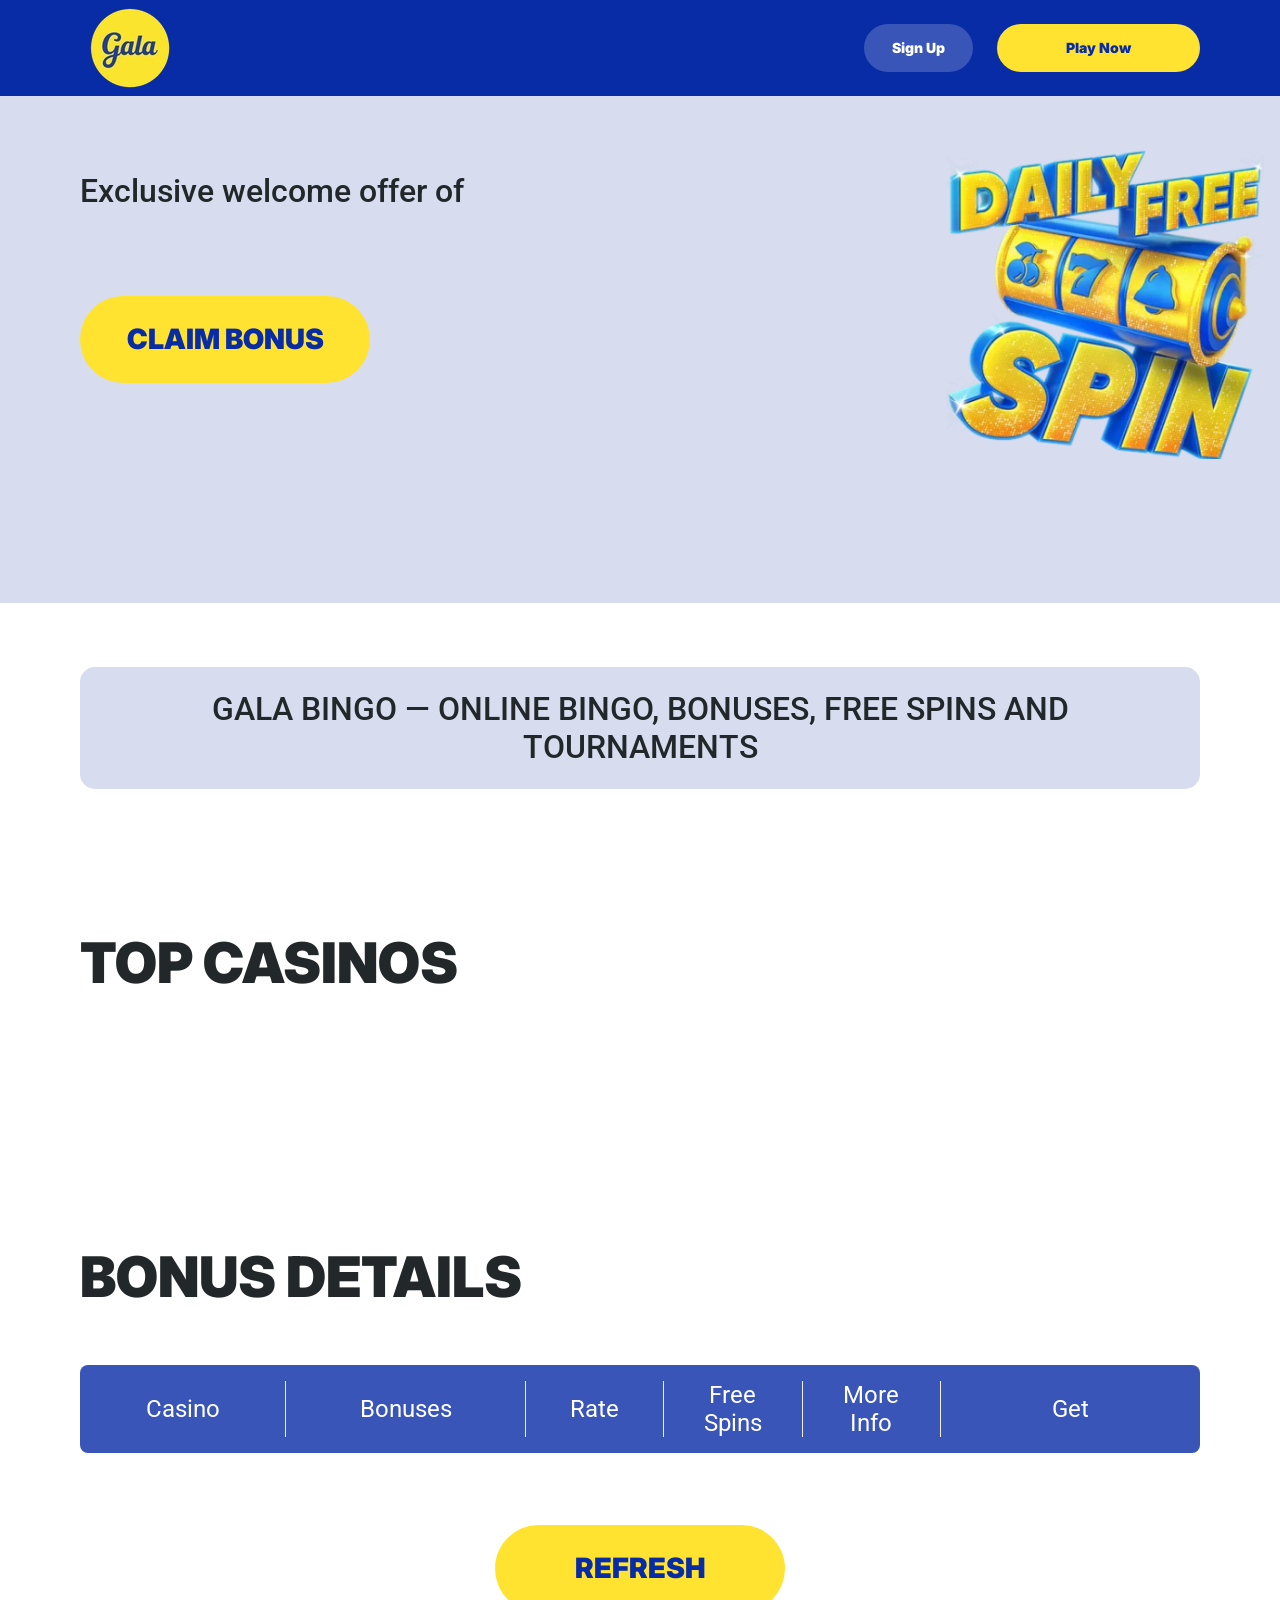
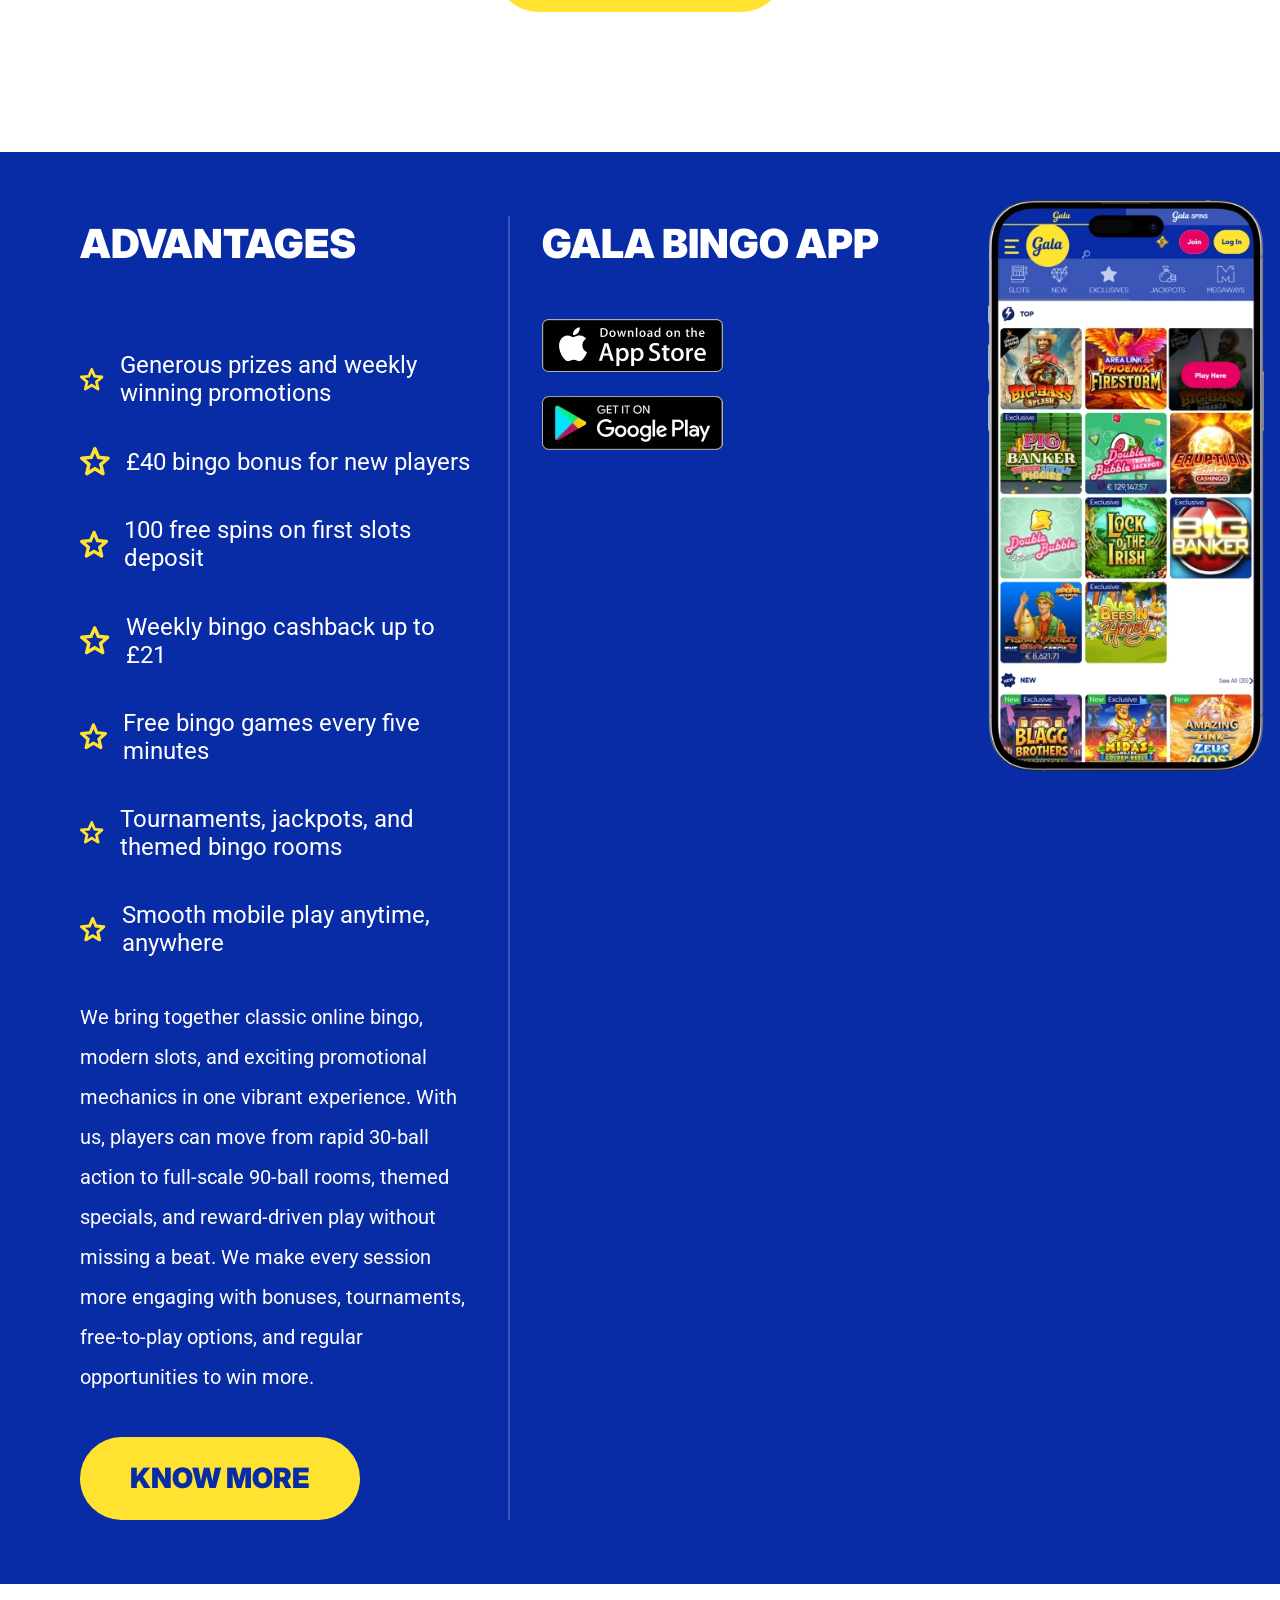
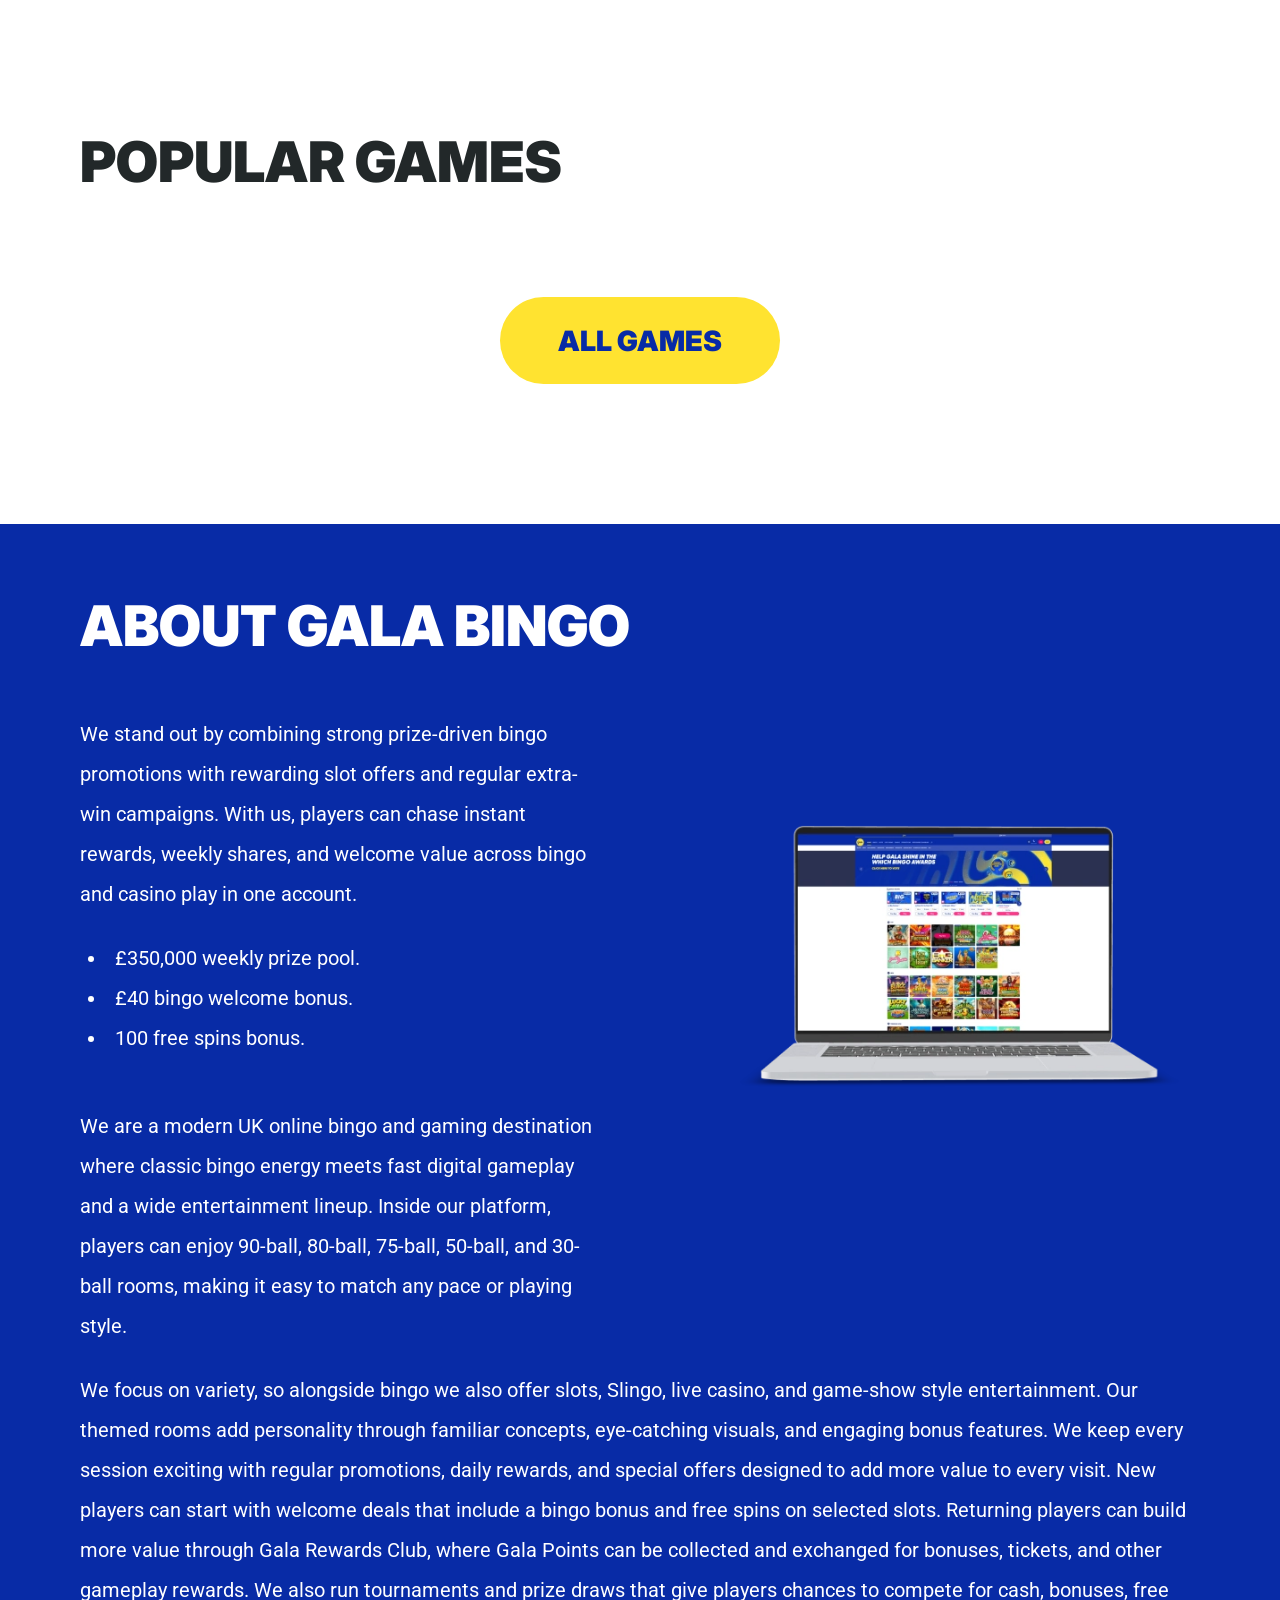
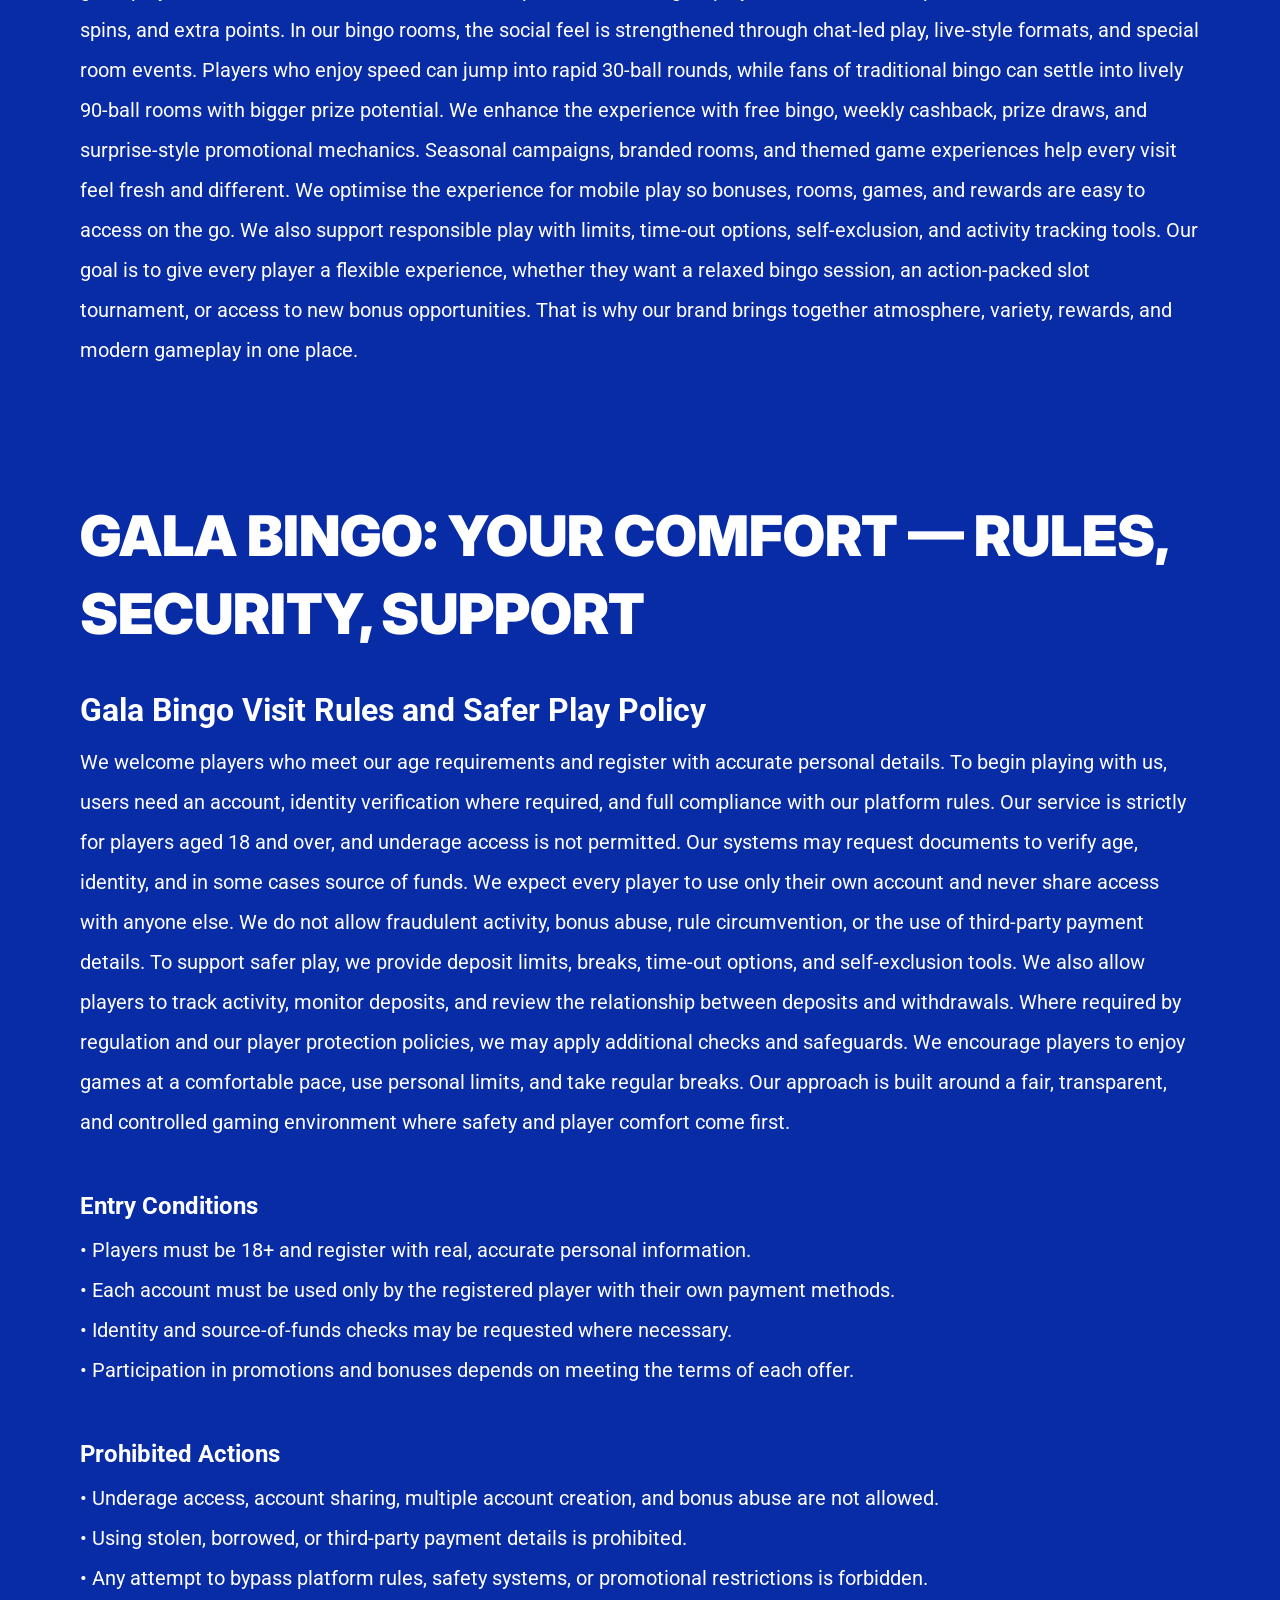
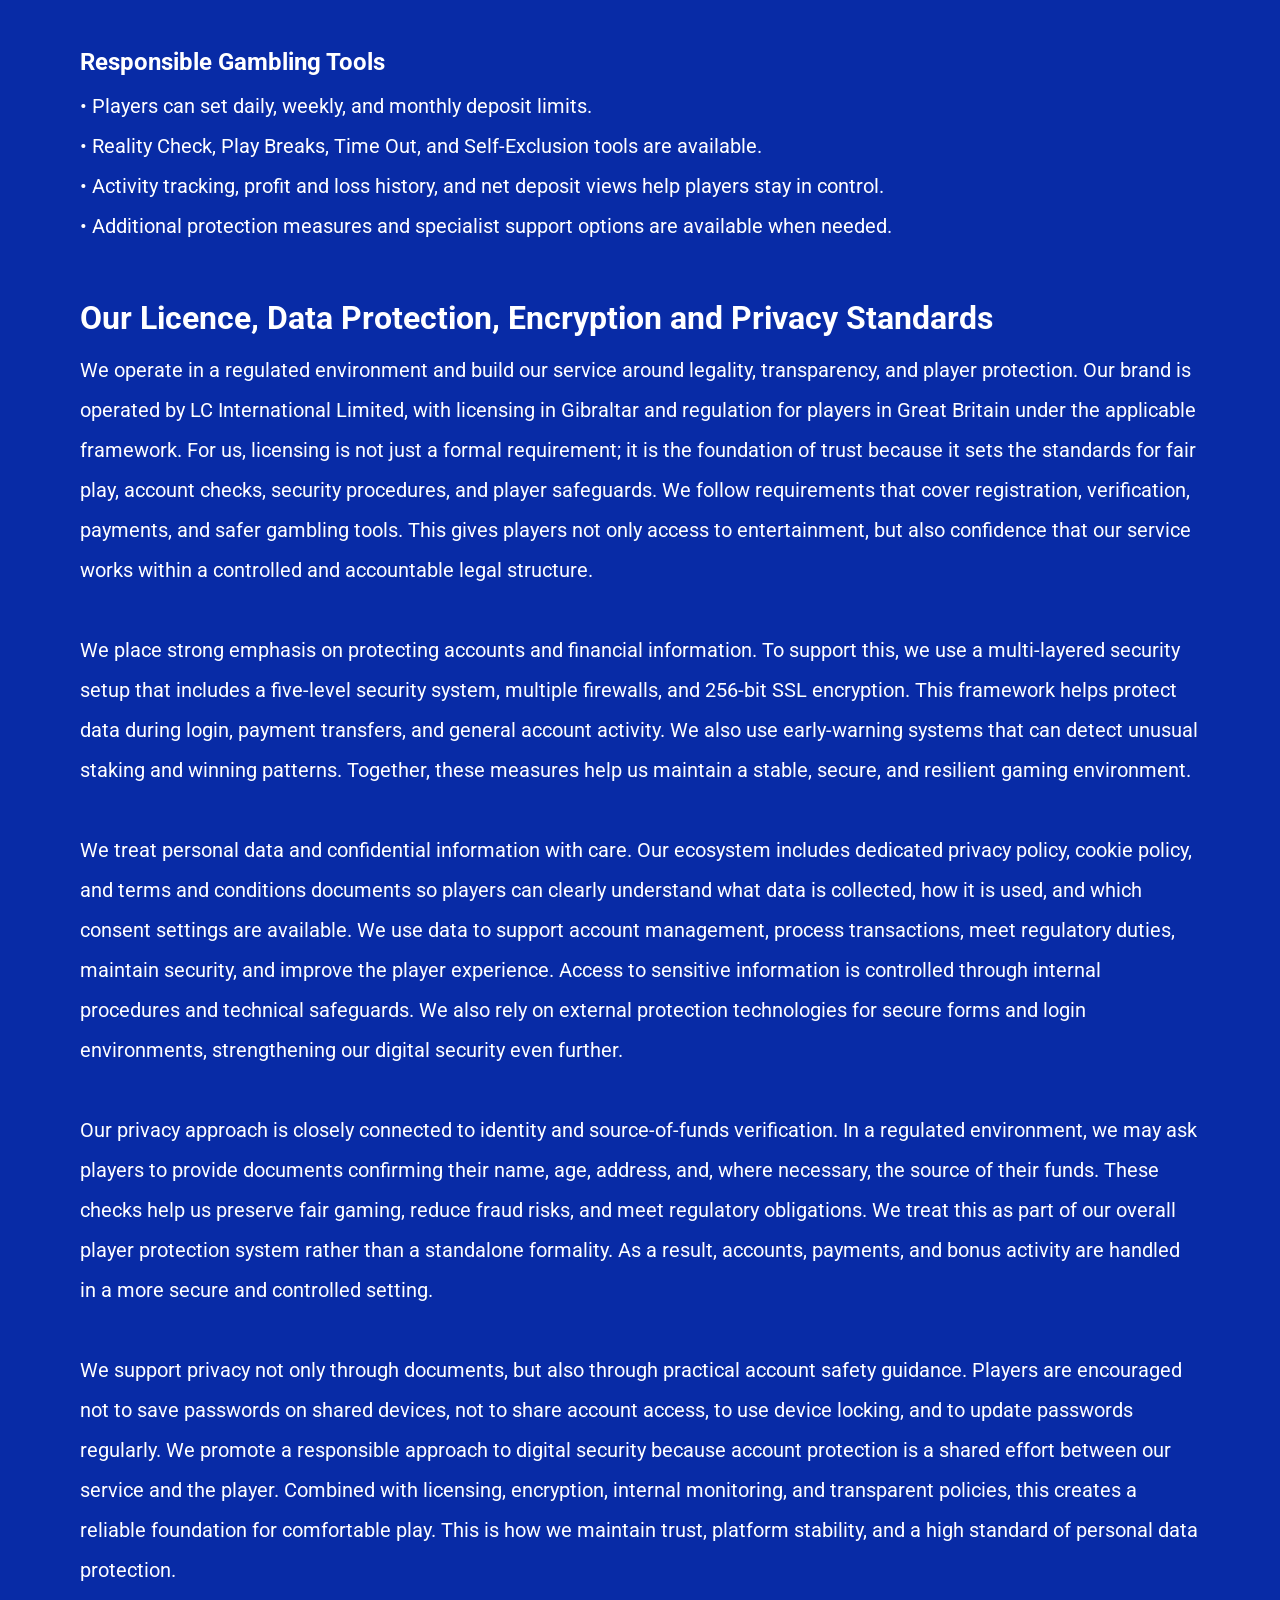
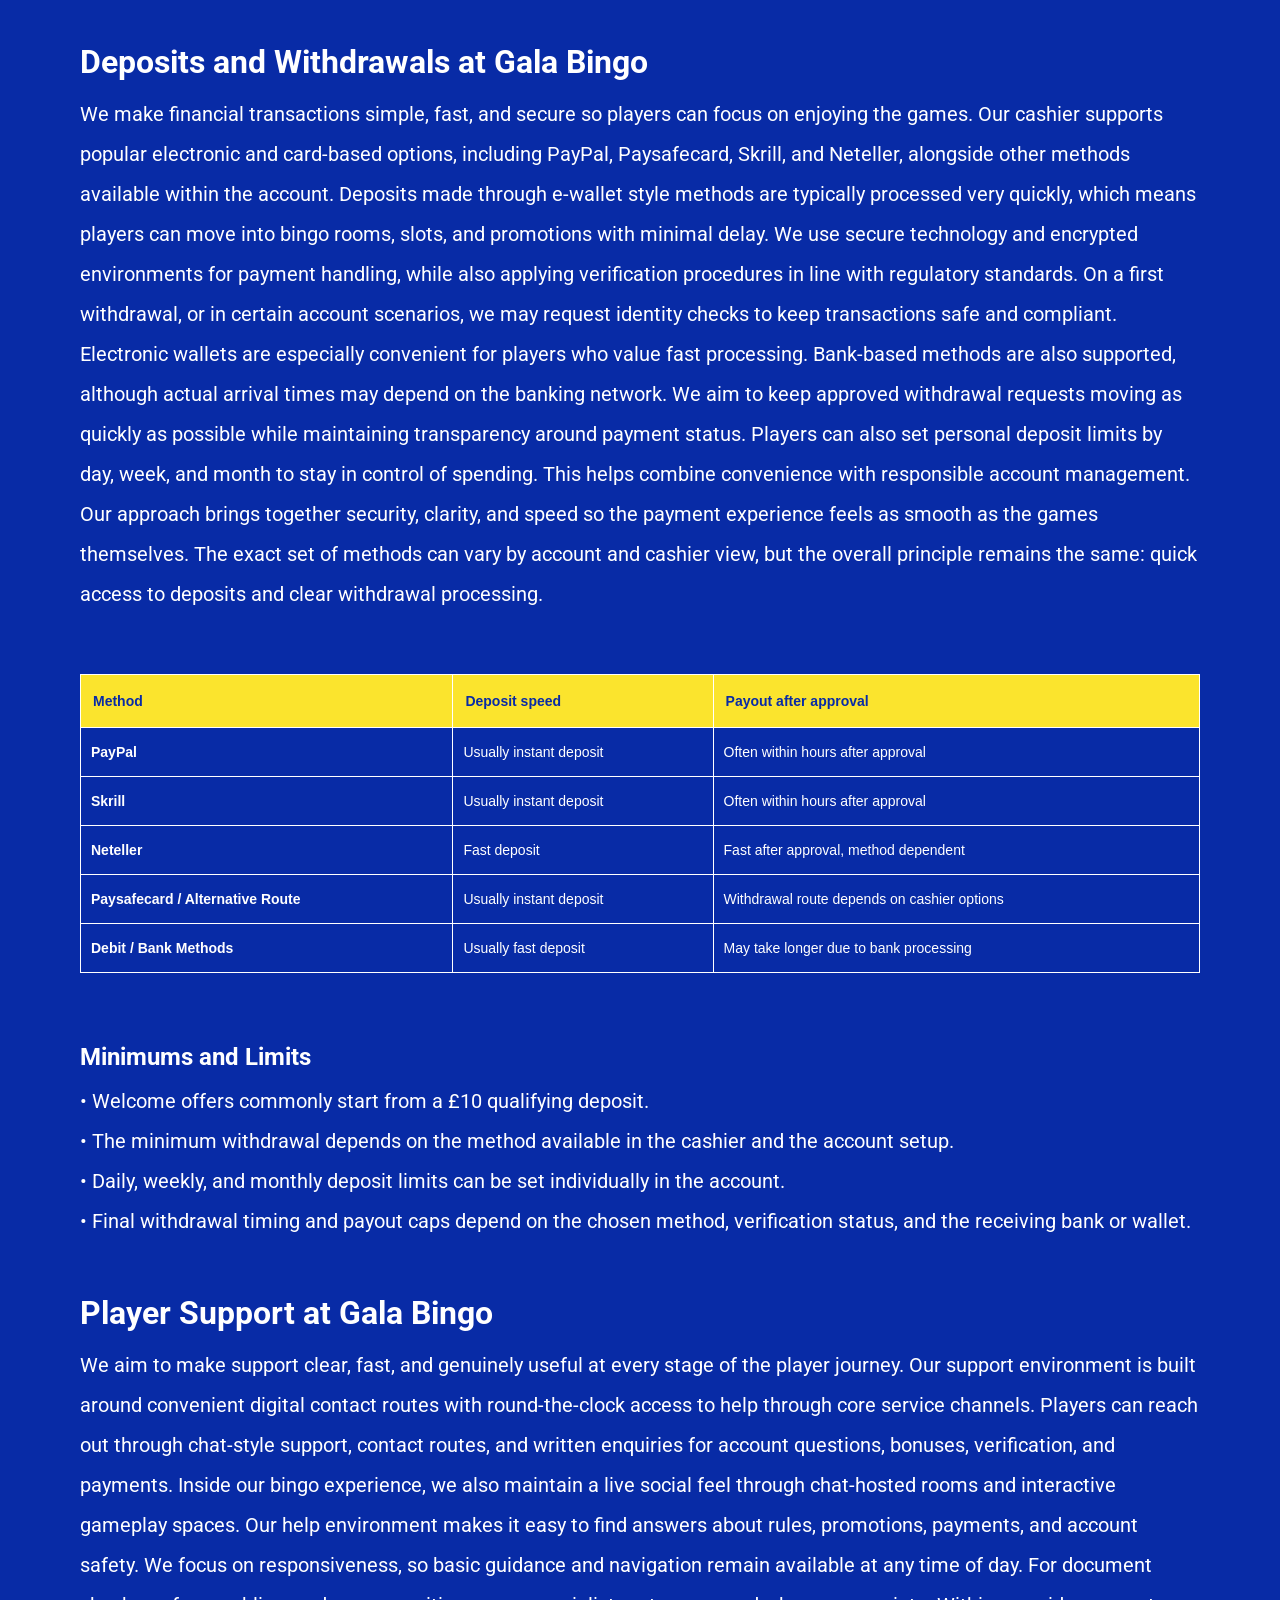
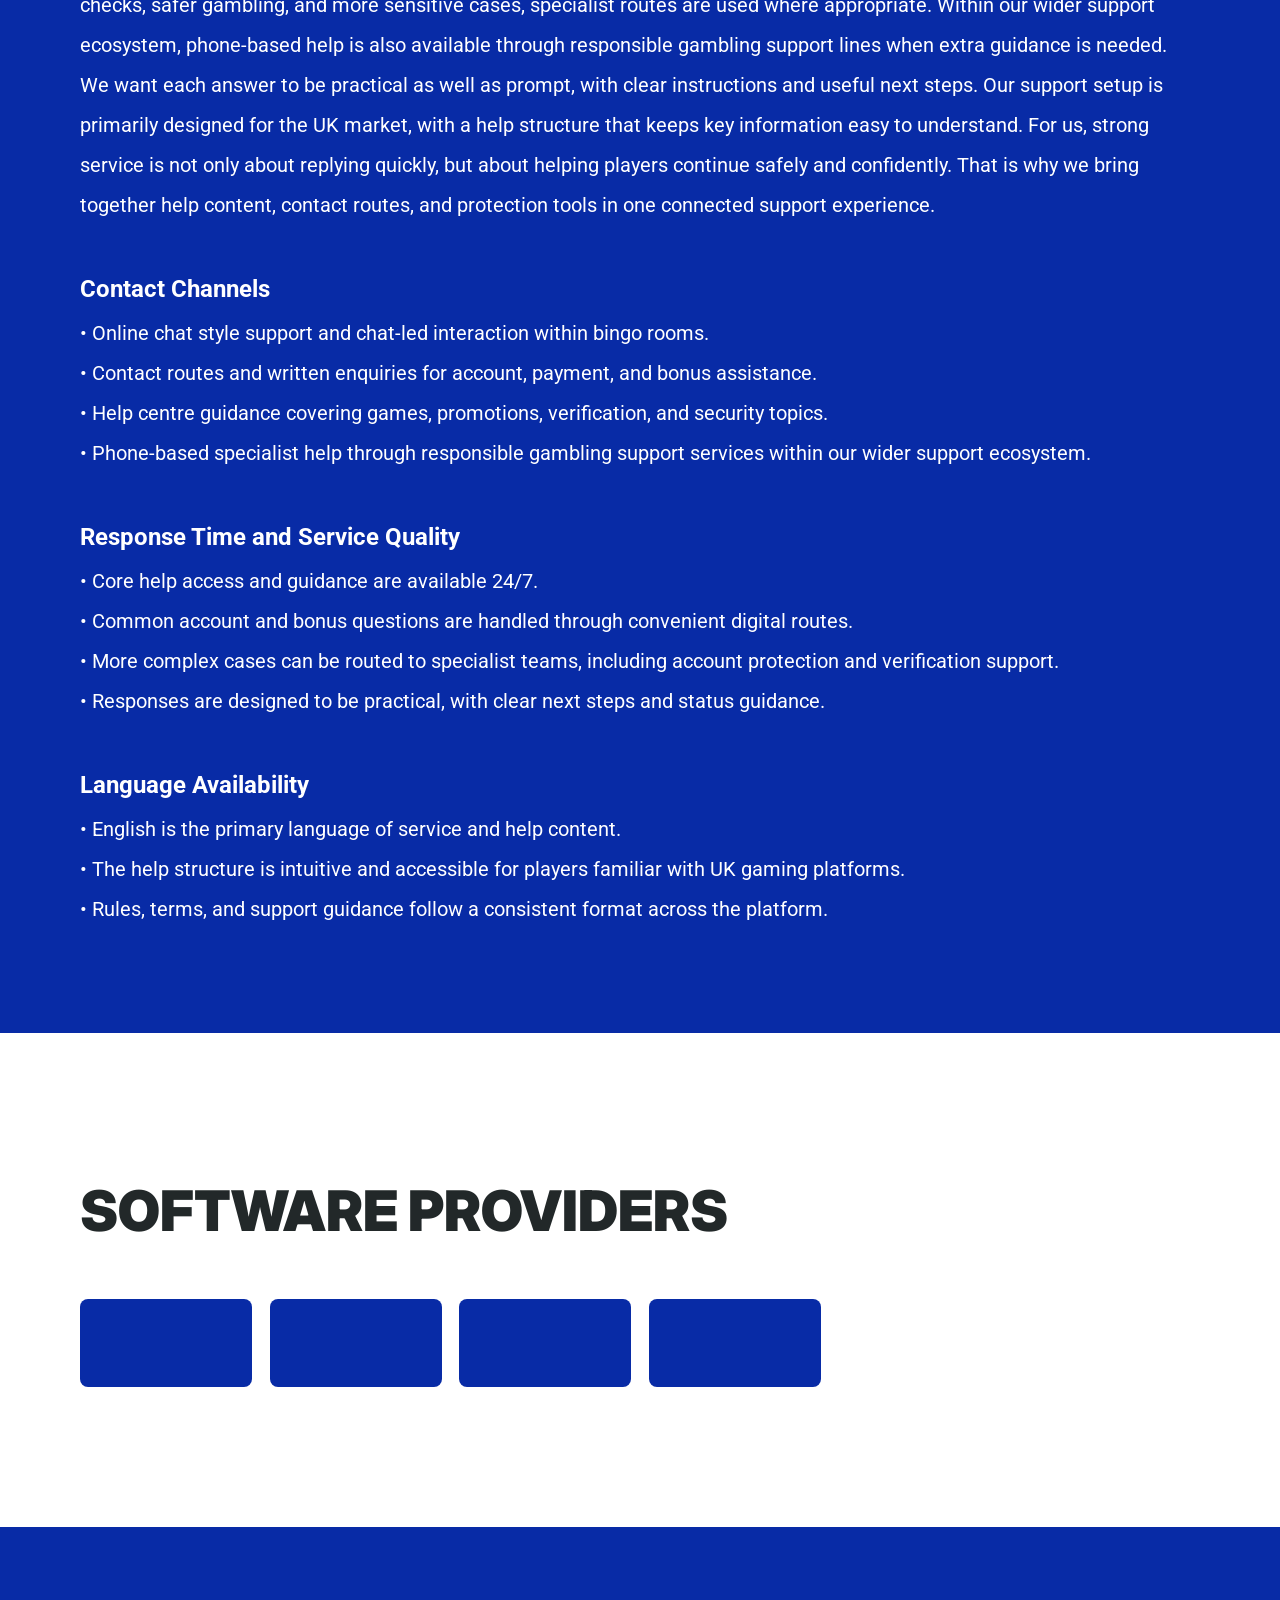
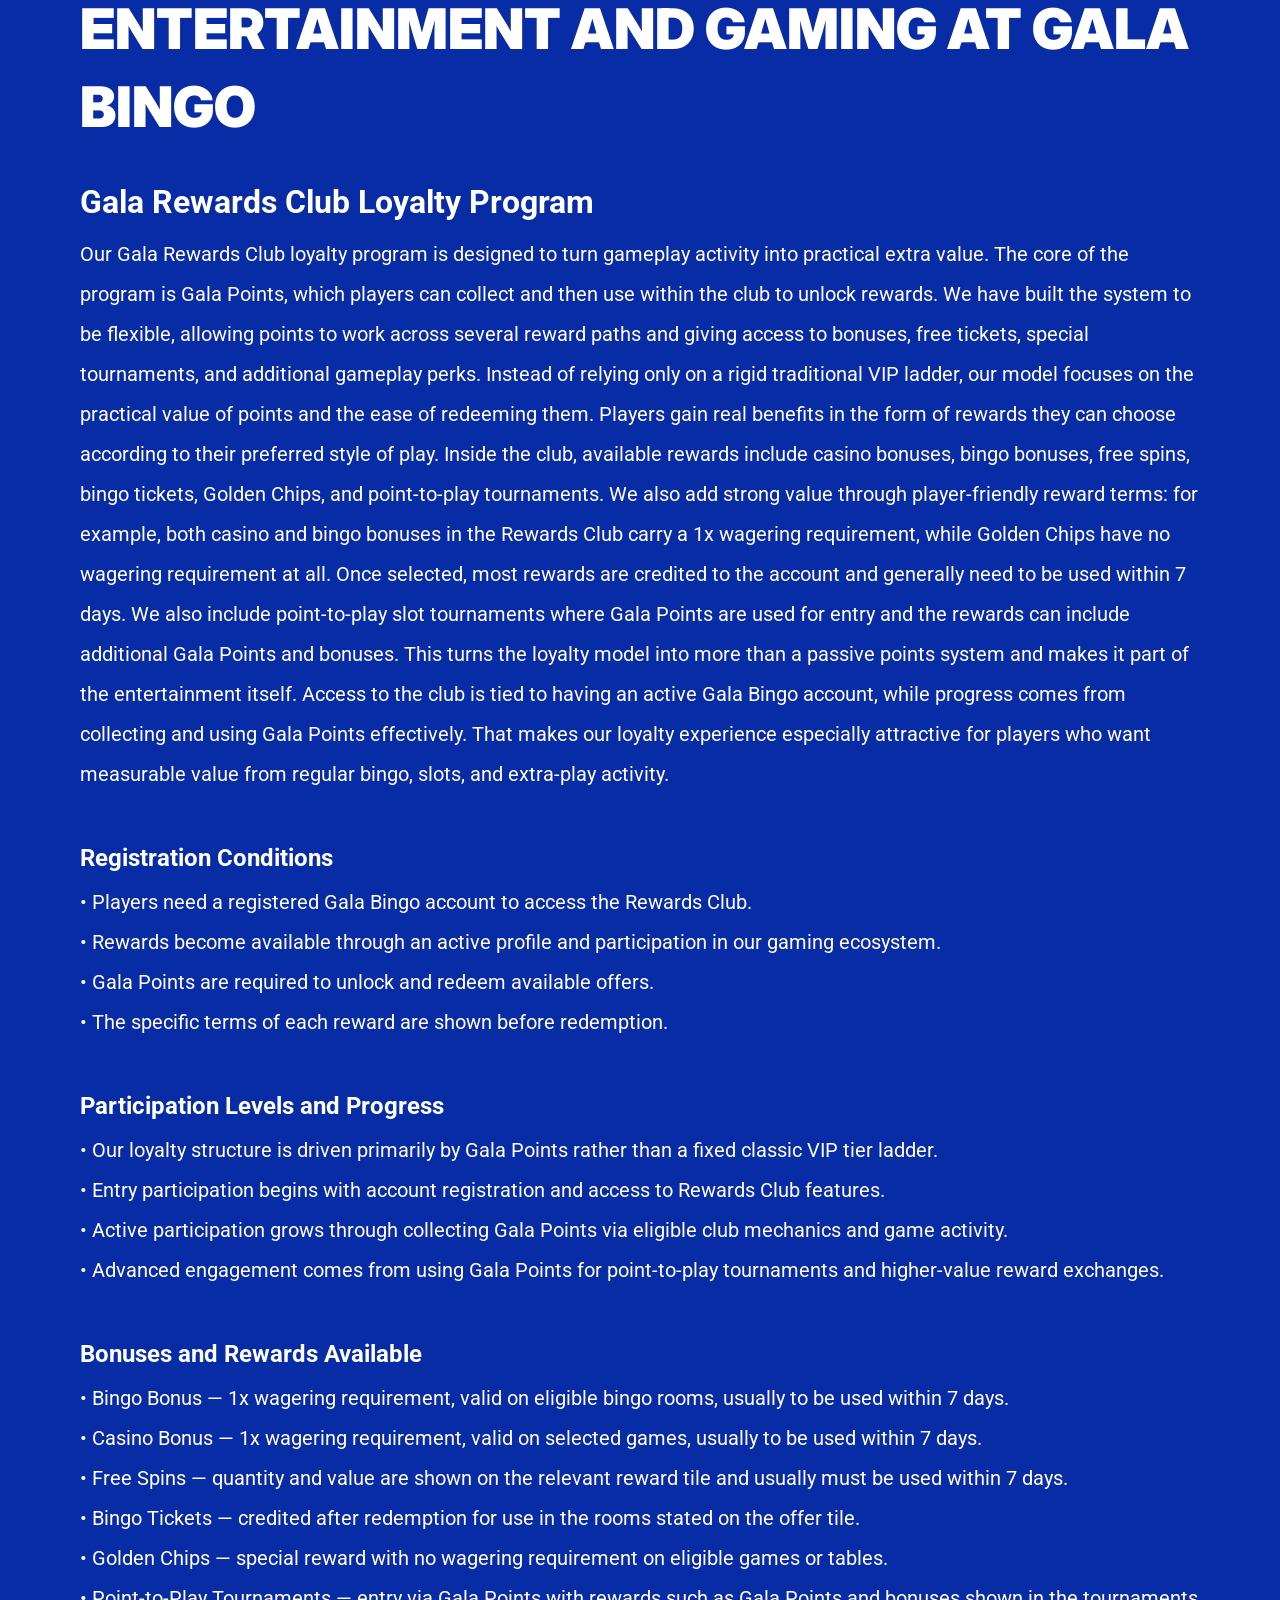
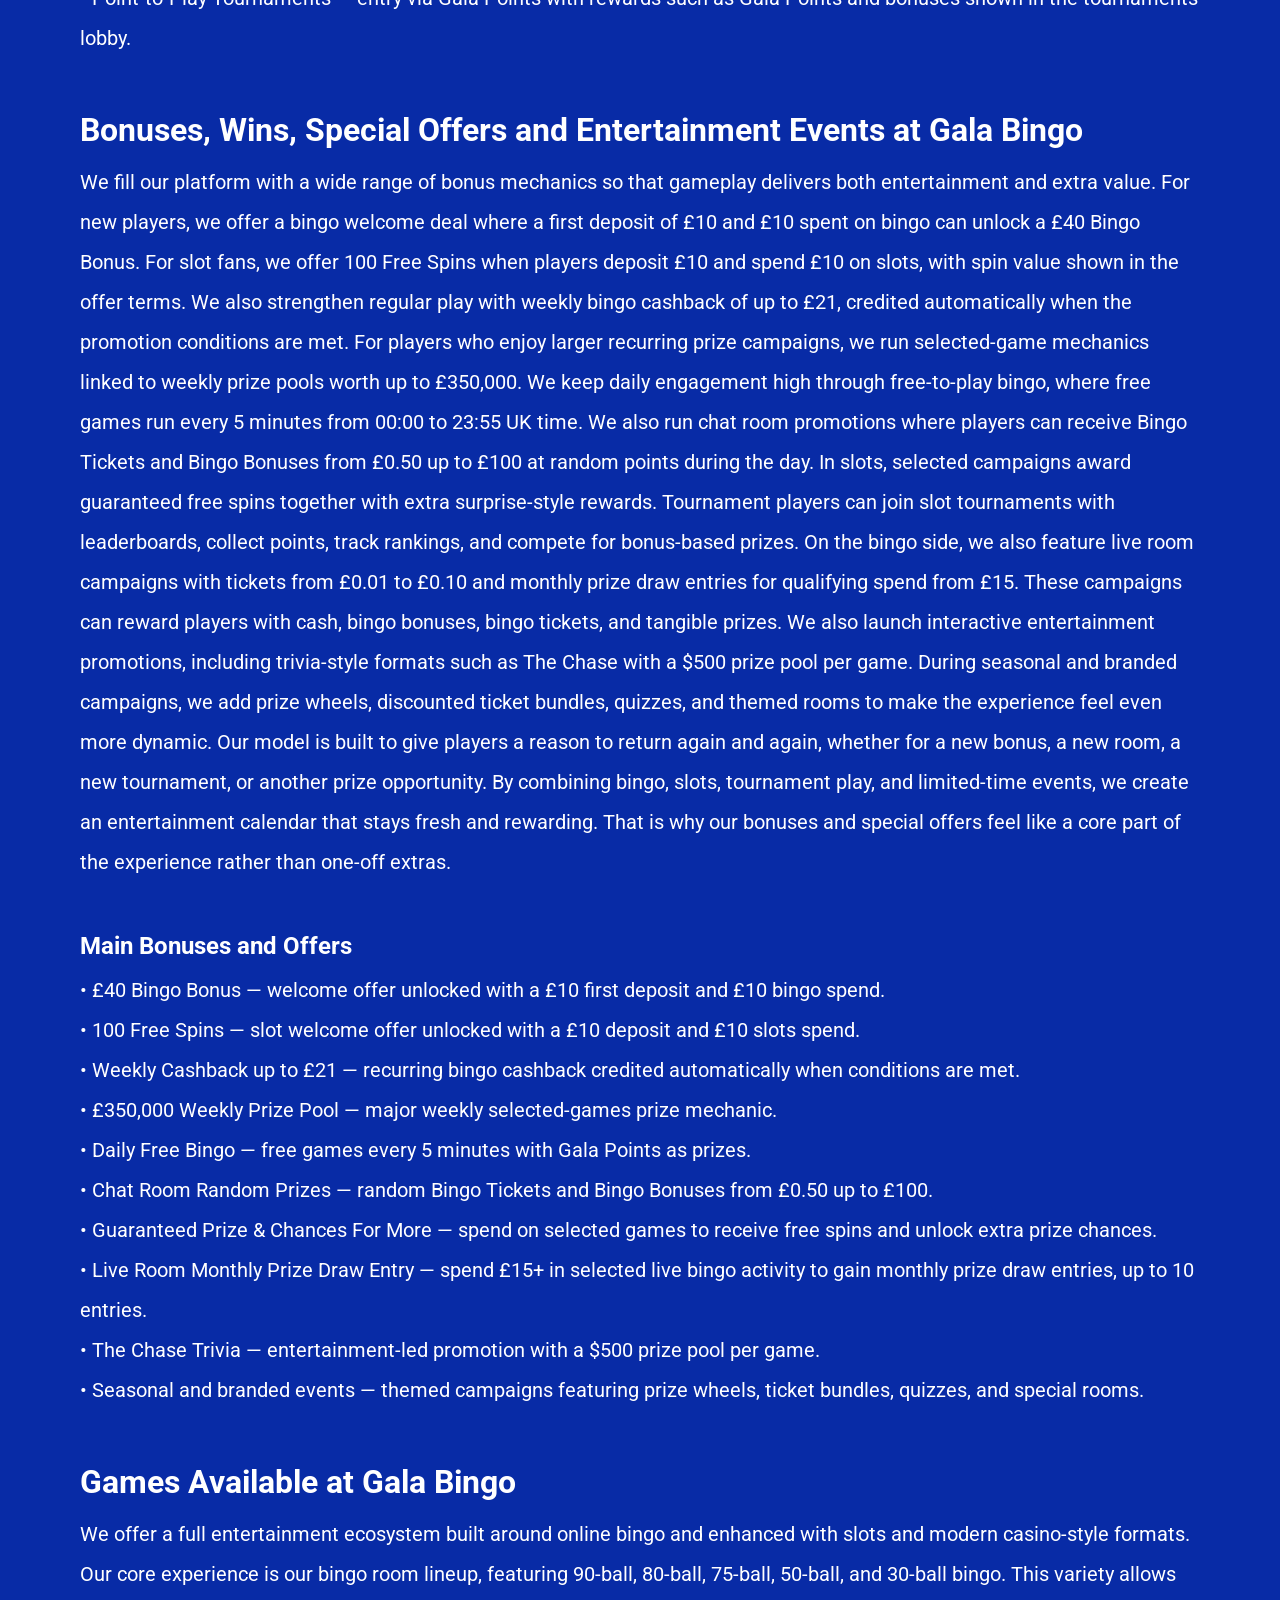
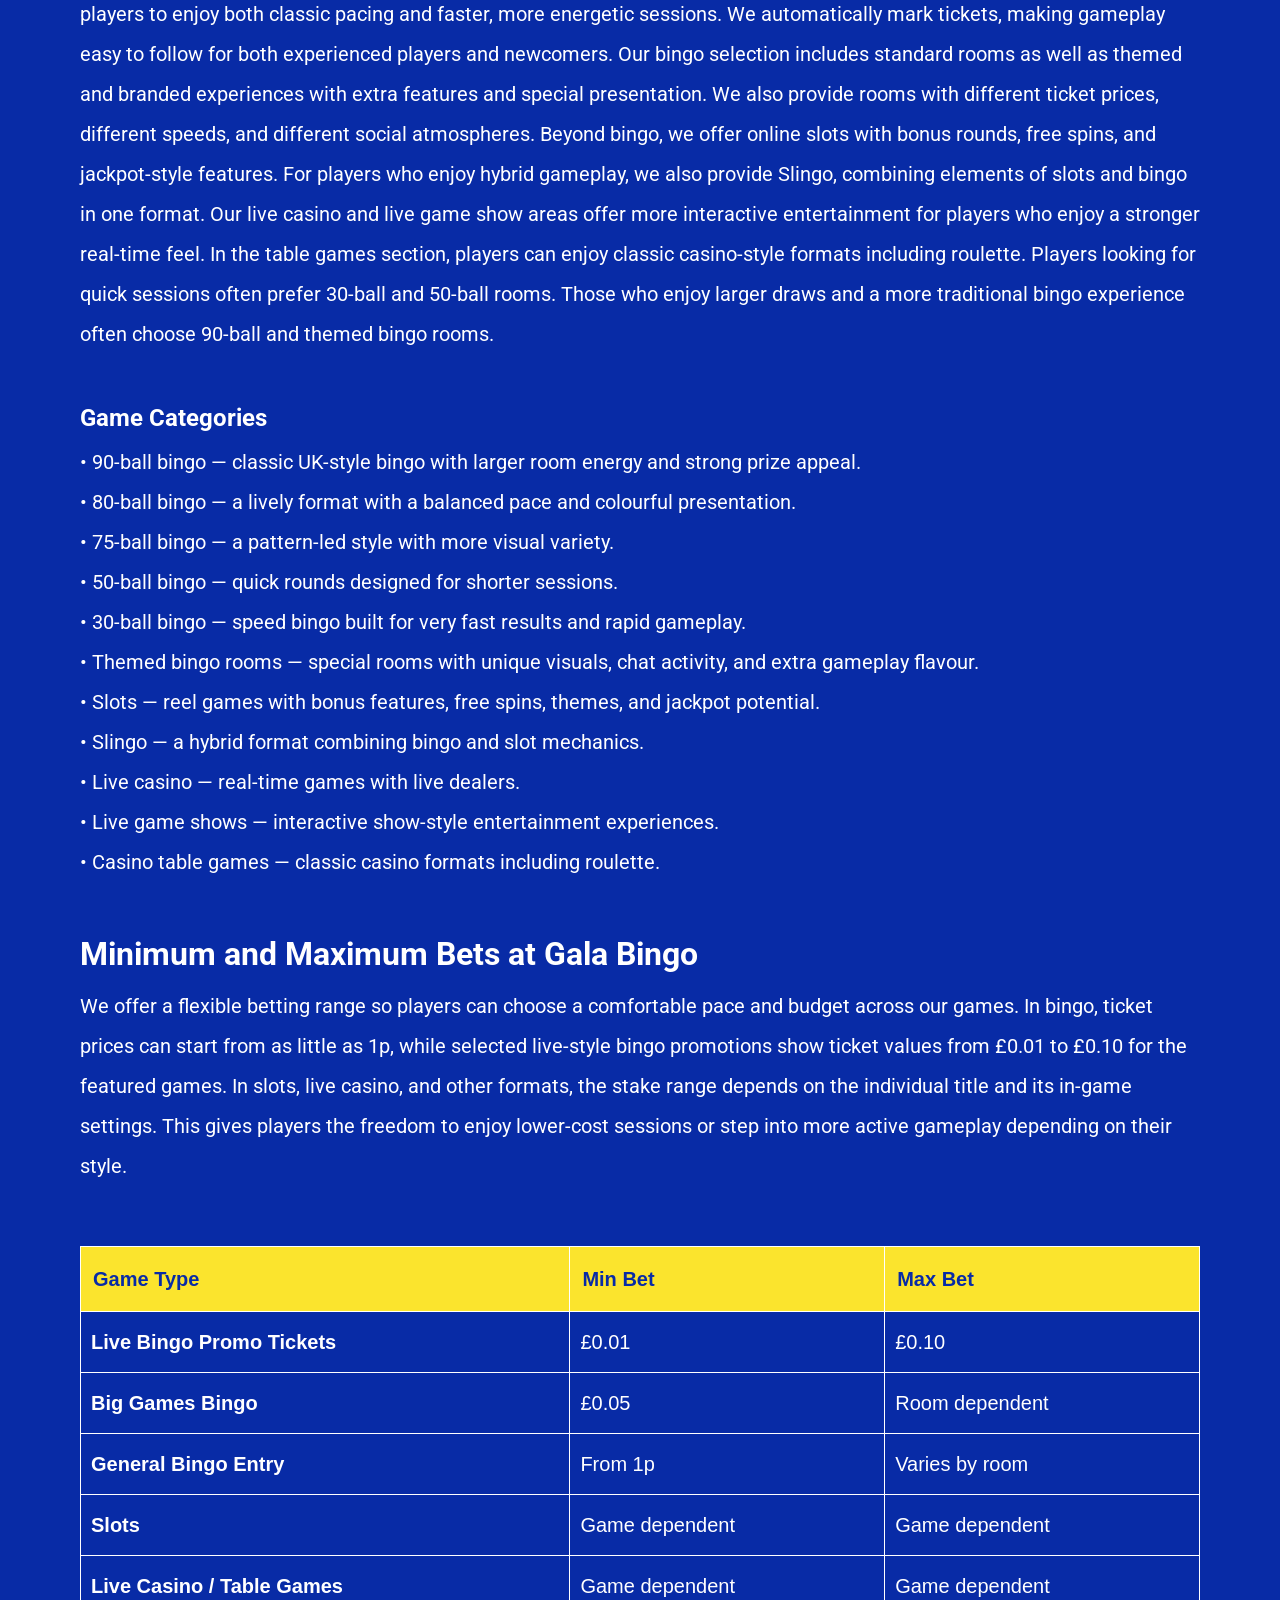
==== index.html @ 48d4ad89 "Site update" ====
<!DOCTYPE html>
<html lang="en-GB">

<head>
    <meta charset="utf-8">

    <script src="./index.js"></script>

    <link rel="manifest" href="./manifest.json">

    <link rel="preconnect" href="https://fonts.googleapis.com" />
    <link rel="preconnect" href="https://fonts.gstatic.com" crossorigin />

    <!-- Google Fonts -->
    <link
            href="https://fonts.googleapis.com/css2?family=Inter:wght@300;400;500;600;700&display=swap"
            rel="stylesheet"
    />
    <!-- Google Fonts -->

    <!-- Google Fonts -->
    <link
            href="https://fonts.googleapis.com/css2?family=Roboto:wght@300;400;500;600;700&display=swap"
            rel="stylesheet"
    />

    <meta name="viewport" content="width=device-width, initial-scale=1, minimum-scale=1, maximum-scale=2">
    <link rel="preload" as="image" href="_assets/images/1773148040-unnamed-1.webp" fetchpriority="high">
    <link rel="stylesheet" href="./normalize.css">
    <link rel="stylesheet" href="./index.css">
    <meta name="theme-color" content="">
    <title>Gala Bingo: Online Bingo, £40 Bingo Bonus, 100 Free Spins and Rewards Club</title>
    <meta name="description"
          content="Discover Gala Bingo with 90-ball, 80-ball, 75-ball, 50-ball and 30-ball bingo, a £40 bingo welcome bonus, 100 free spins, free bingo, tournaments, leaderboards, and the Gala Rewards Club.">
    <link rel="canonical" href="https://gala-bingo-online.com">
    <meta property="og:title" content="Gala Bingo: Online Bingo, £40 Bingo Bonus, 100 Free Spins and Rewards Club">
    <meta property="og:description"
          content="Discover Gala Bingo with 90-ball, 80-ball, 75-ball, 50-ball and 30-ball bingo, a £40 bingo welcome bonus, 100 free spins, free bingo, tournaments, leaderboards, and the Gala Rewards Club.">
    <meta property="og:url" content="https://gala-bingo-online.com">
    <meta property="og:site_name" content="Gala Bingo: Online Bingo, £40 Bingo Bonus, 100 Free Spins and Rewards Club">
    <meta property="og:locale" content="en-GB">
    <meta property="og:image" content="_assets/images/1773148071-n7o6kmulirkn1pcyyhryjkhx6rnh1vfduwfo8wvd-1.webp">
    <meta property="og:image:width" content="1200">
    <meta property="og:image:height" content="630">
    <meta property="og:type" content="website">
    <meta name="twitter:card" content="summary_large_image">
    <meta name="twitter:site" content="gala-bingo-online.com">
    <meta name="twitter:title" content="Gala Bingo: Online Bingo, £40 Bingo Bonus, 100 Free Spins and Rewards Club">
    <meta name="twitter:description"
          content="Discover Gala Bingo with 90-ball, 80-ball, 75-ball, 50-ball and 30-ball bingo, a £40 bingo welcome bonus, 100 free spins, free bingo, tournaments, leaderboards, and the Gala Rewards Club.">
    <meta name="twitter:image" content="_assets/images/1773148071-n7o6kmulirkn1pcyyhryjkhx6rnh1vfduwfo8wvd-1.webp">
    <meta name="twitter:image:width" content="1200">
    <meta name="twitter:image:height" content="630">
    <link rel="icon" href="_assets/images/1773148077-f1925582da124c80a3863dfb816580c6.ico" type="image/x-icon" sizes="16x16">
    <meta name="language" content="en-GB">

    <link rel="apple-touch-icon" href="_assets/images/1773148033-f1925582da124c80a3863dfb816580c6.ico" sizes="96x96">
    <link rel="icon" href="_assets/images/1773148033-f1925582da124c80a3863dfb816580c6.ico" type="image/webp" sizes="192x192">

    <link rel="preload" href="_assets/images/1773148100-n7o6kmulirkn1pcyyhryjkhx6rnh1vfduwfo8wvd-1.webp" as="image" fetchpriority="high">

    <link rel="alternate" hreflang="x-default" href="https://gala-bingo-online.com" />
    <link rel="alternate" hreflang="en" href="https://gala-bingo-online.com" />
</head>

<body>
<svg
        style="display: none"
        xmlns="http://www.w3.org/2000/svg"
        width="1em"
        height="1em"
        viewBox="0 0 256 256"
>
    <symbol id="minus-icon" viewBox="0 0 256 256">
        <path
                fill="#3955B8"
                d="M228 128a12 12 0 0 1-12 12H40a12 12 0 0 1 0-24h176a12 12 0 0 1 12 12"
        />
    </symbol>
</svg>

<svg
        style="display: none"
        xmlns="http://www.w3.org/2000/svg"
        width="1em"
        height="1em"
        viewBox="0 0 32 32"
>
    <symbol id="globe-icon" viewBox="0 0 32 32">
        <path
                fill="#FFE330"
                d="M32.032 16c0-8.501-6.677-15.472-15.072-15.969-0.173-0.019-0.346-0.032-0.523-0.032-0.052 0-0.104 0.005-0.156 0.007-0.093-0.002-0.186-0.007-0.281-0.007-8.84 0-16.032 7.178-16.032 16.001s7.192 16.001 16.032 16.001c0.094 0 0.188-0.006 0.281-0.008 0.052 0.002 0.104 0.008 0.156 0.008 0.176 0 0.349-0.012 0.523-0.032 8.395-0.497 15.072-7.468 15.072-15.969zM29.049 21.151c-0.551-0.16-1.935-0.507-4.377-0.794 0.202-1.381 0.313-2.84 0.313-4.357 0-1.196-0.069-2.354-0.197-3.469 3.094-0.37 4.45-0.835 4.54-0.867l-0.372-1.050c0.695 1.659 1.080 3.478 1.080 5.386 0 1.818-0.352 3.555-0.987 5.151zM8.921 16c0-1.119 0.074-2.212 0.21-3.263 1.621 0.127 3.561 0.222 5.839 0.243v6.939c-2.219 0.021-4.114 0.111-5.709 0.234-0.22-1.319-0.34-2.715-0.34-4.154zM16.967 2.132c2.452 0.711 4.552 4.115 5.492 8.628-1.512 0.12-3.332 0.209-5.492 0.229v-8.857zM14.971 2.156v8.832c-2.136-0.021-3.965-0.109-5.502-0.226 0.96-4.457 3.076-7.836 5.502-8.606zM14.971 21.913l0 7.929c-2.263-0.718-4.256-3.705-5.293-7.719 1.492-0.11 3.253-0.189 5.292-0.21zM16.967 29.868l-0-7.955c2.061 0.020 3.814 0.102 5.288 0.217-1.019 4.067-3 7.076-5.288 7.738zM16.967 19.92l0-6.939c2.291-0.021 4.218-0.118 5.818-0.25 0.131 1.053 0.203 2.147 0.203 3.268 0 1.442-0.116 2.84-0.329 4.16-1.575-0.128-3.462-0.219-5.692-0.24zM28.588 9.81c-0.302 0.094-1.564 0.453-4.094 0.751-0.564-2.998-1.584-5.561-2.91-7.412 3.048 1.325 5.535 3.697 7.005 6.661zM11.213 2.831c-1.632 1.873-2.963 4.568-3.691 7.754-2.265-0.245-3.623-0.534-4.166-0.665 1.585-3.27 4.407-5.836 7.856-7.088zM2.614 11.787c0.385 0.104 1.841 0.467 4.549 0.766-0.155 1.107-0.24 2.26-0.24 3.447 0 1.509 0.136 2.96 0.383 4.334-2.325 0.251-3.755 0.552-4.396 0.706-0.607-1.566-0.944-3.264-0.944-5.041 0-1.467 0.228-2.883 0.649-4.213zM3.784 22.886c0.727-0.154 2.029-0.39 3.956-0.591 0.759 2.803 1.993 5.175 3.473 6.874-3.16-1.148-5.79-3.398-7.429-6.282v0zM21.583 28.849c1.195-1.665 2.14-3.907 2.728-6.525 1.982 0.227 3.226 0.494 3.853 0.652-1.5 2.596-3.808 4.669-6.581 5.873z">
        </path>
    </symbol>
</svg>

<svg width="32" height="31" viewBox="0 0 32 31" fill="none" xmlns="http://www.w3.org/2000/svg">
    <symbol id="star-icon" viewBox="0 0 32 31">
        <path d="M10.0431 24.5932L15.8898 21.0667L21.7365 24.6396L20.2052 17.9577L25.3559 13.5031L18.5811 12.8999L15.8898 6.58913L13.1985 12.8535L6.42371 13.4567L11.5744 17.9577L10.0431 24.5932ZM15.8898 25.4285L8.187 30.0687C7.84672 30.2853 7.49096 30.3781 7.11975 30.3471C6.74853 30.3162 6.42371 30.1925 6.1453 29.9759C5.86688 29.7594 5.65034 29.489 5.49566 29.1648C5.34099 28.8406 5.31005 28.4768 5.40286 28.0734L7.44456 19.3034L0.623417 13.4103C0.314068 13.1319 0.121034 12.8145 0.0443157 12.4581C-0.0324028 12.1017 -0.00951111 11.754 0.112991 11.415C0.235493 11.0759 0.421103 10.7975 0.669819 10.5797C0.918536 10.362 1.25882 10.2227 1.69067 10.1621L10.6927 9.37327L14.1729 1.11366C14.3276 0.742438 14.5676 0.464023 14.8931 0.278414C15.2185 0.0928044 15.5507 0 15.8898 0C16.2288 0 16.5611 0.0928044 16.8865 0.278414C17.2119 0.464023 17.452 0.742438 17.6067 1.11366L21.0869 9.37327L30.0889 10.1621C30.522 10.224 30.8623 10.3632 31.1098 10.5797C31.3572 10.7963 31.5428 11.0747 31.6666 11.415C31.7903 11.7553 31.8138 12.1036 31.7371 12.46C31.6604 12.8163 31.4667 13.1331 31.1562 13.4103L24.335 19.3034L26.3767 28.0734C26.4695 28.4756 26.4386 28.8394 26.2839 29.1648C26.1292 29.4902 25.9127 29.7606 25.6343 29.9759C25.3559 30.1912 25.0311 30.315 24.6598 30.3471C24.2886 30.3793 23.9329 30.2865 23.5926 30.0687L15.8898 25.4285Z" fill="#FFE330"/>
    </symbol>
</svg>

<svg
        xmlns="http://www.w3.org/2000/svg"
        width="1em"
        height="1em"
        viewBox="0 0 256 256"
>
    <symbol id="plus-icon" viewBox="0 0 256 256">
        <path
                fill="#3955B8"
                d="M228 128a12 12 0 0 1-12 12h-76v76a12 12 0 0 1-24 0v-76H40a12 12 0 0 1 0-24h76V40a12 12 0 0 1 24 0v76h76a12 12 0 0 1 12 12"
        />
    </symbol>
</svg>

<svg
        width="33"
        height="32"
        viewBox="0 0 33 32"
        fill="none"
        xmlns="http://www.w3.org/2000/svg"
>
    <symbol id="play-icon" viewBox="0 0 33 32">
        <path
                d="M16.8334 0.0786133C7.9606 0.0786133 0.767578 7.20678 0.767578 15.9998C0.767578 24.7929 7.9606 31.921 16.8334 31.921C25.7061 31.921 32.8992 24.7929 32.8992 15.9998C32.8992 7.20678 25.7061 0.0786133 16.8334 0.0786133ZM22.3861 16.8438L14.3532 21.8192C14.1907 21.9197 14.0059 21.9703 13.821 21.9703C13.6536 21.9703 13.4859 21.929 13.3342 21.8454C13.015 21.67 12.8169 21.3372 12.8169 20.9752V11.0244C12.8169 10.6625 13.015 10.3296 13.3342 10.1543C13.6533 9.97788 14.0436 9.98857 14.3532 10.1805L22.3861 15.1559C22.6796 15.3381 22.858 15.6568 22.858 15.9998C22.858 16.3428 22.6796 16.6616 22.3861 16.8438Z"
                fill="#FFE330"
        />
    </symbol>
</svg>

<svg
        width="20"
        height="20"
        viewBox="0 0 20 20"
        fill="none"
        xmlns="http://www.w3.org/2000/svg"
>
    <symbol id="information-outline" viewBox="0 0 20 20">
        <path
                d="M9 7H11V5H9V7ZM10 18C5.59 18 2 14.41 2 10C2 5.59 5.59 2 10 2C14.41 2 18 5.59 18 10C18 14.41 14.41 18 10 18ZM10 0C8.68678 0 7.38642 0.258658 6.17317 0.761205C4.95991 1.26375 3.85752 2.00035 2.92893 2.92893C1.05357 4.8043 0 7.34784 0 10C0 12.6522 1.05357 15.1957 2.92893 17.0711C3.85752 17.9997 4.95991 18.7362 6.17317 19.2388C7.38642 19.7413 8.68678 20 10 20C12.6522 20 15.1957 18.9464 17.0711 17.0711C18.9464 15.1957 20 12.6522 20 10C20 8.68678 19.7413 7.38642 19.2388 6.17317C18.7362 4.95991 17.9997 3.85752 17.0711 2.92893C16.1425 2.00035 15.0401 1.26375 13.8268 0.761205C12.6136 0.258658 11.3132 0 10 0ZM9 15H11V9H9V15Z"
                fill="#222829"
        />
    </symbol>
</svg>

<div class="wrapper">
    <header class="header" id="top">
        <div class="headerBlock">
            <div class="headerLogoContainer"><a href="https://gala-bingo-online.com" aria-label="Main page"><img class="header__logo logo"
                                                                                                     src="_assets/images/1773148040-unnamed-1.webp" alt="Gala Bingo Logo" /></a></div>
            <ul class="nav__list">
                <li class="nav__item"><a class="nav__link" target="_blank" href="casino.html?id=example-offer-id"
                                         aria-label="Sign Up" id="navSignUp"> Sign Up </a></li>
                <li class="nav__item nav__itemLarge"><a class="nav__link nav__linkLarge" target="_blank"
                                                        href="casino.html?id=example-offer-id" aria-label="Play Now" id="navPlayNow"> Play Now </a>
                </li>
            </ul>
        </div>
    </header>
    <main class="main">
        <section class="heroContainer">
            <div class="hero">
                <div class="heroBlock block">
                    <div class="heroGroup">
                        <div class="heroTextGroup">
                            <p class="heroText heroTextDesktop">Exclusive welcome offer of</p>
                            <p class="heroText heroTextMobile">Exclusive welcome bonus of</p>
                            <p class="heroText heroTextBonus" id="bonusText"></p>
                        </div><a target="_blank" class="heroLink" id="bonusLink" href="/" aria-label="Play game"><span
                            class="heroButton btn btn--large">Claim Bonus</span></a>
                    </div>
                </div>
            </div>
            <div class="heroUnder">
                <h1 class="heroText heroMainTitle">Gala Bingo — Online Bingo, Bonuses, Free Spins and Tournaments</h1>
            </div>
        </section>
        <div class="bonusesCircleContainer">
            <section class="topCasino">
                <div class="container">
                    <div class="topCasinoBlock block">
                        <h2 class="topCasinoTitle title"><span>Top Casinos <span id="countryName"></span></span>
                        </h2>
                        <div class="topCasinoGroup" id="casinoCardContainer">
                            <!-- Casino cards will be dynamically inserted here --></div><button
                            class="topCasinoButton btn btn--large" id="showMoreButton"> All Casino </button>
                    </div>
                </div>
            </section>
            <section class="bonusDetails" id="bonuses">
                <div class="container">
                    <div class="bonusDetailsBlock block">
                        <h2 class="bonusDetailsTitle title"><span>Bonus Details</span></h2>
                        <div class="bonusDetailsGroup">
                            <div class="bonusTable">
                                <div class="bogradientContainer">
                                    <div class="bonusTableRow bonusTableHeader">
                                        <div class="bonusTableHead">
                                            <p class="bonusHeaderText bonusHeaderCasino">Casino</p>
                                        </div>
                                        <div class="bonusTableHead">
                                            <p class="bonusHeaderText bonusDetailsWelcome">Bonuses</p>
                                        </div>
                                        <div class="bonusTableHead">
                                            <p class="bonusHeaderText">Rate</p>
                                        </div>
                                        <div class="bonusTableHead">
                                            <p class="bonusHeaderText bonusHeaderTextSpins">Free Spins</p>
                                        </div>
                                        <div class="bonusTableHead">
                                            <p class="bonusHeaderText">More Info</p>
                                        </div>
                                        <div class="bonusTableHead">
                                            <p class="bonusHeaderText bonusClaimBonus">Get</p>
                                        </div>
                                    </div>
                                </div><!-- Bonus rows will be dynamically inserted here -->
                                <div id="bonusTableRows"></div>
                            </div>
                        </div><button class="bonusDetailsButton btn btn--large" id="refreshButton"> Refresh
                    </button>
                    </div>
                </div>
            </section>
        </div>
        <div class="advantagesCircleContainer">
            <section class="advantages">
                <div class="container">
                    <div class="advantagesBlock block">
                        <div class="advantagesDescription">
                            <h2 class="advantagesTitle title">Advantages</h2>
                            <ul class="advantagesList">
                                <li class="providersGroup"></li>
                                <li class="advantagesItem">
                                    <svg class="advantagesStar" width="30" height="29">
                                        <use href="#star-icon"></use>
                                    </svg>
                                    <p class="advantagesText">Generous prizes and weekly winning promotions</p>
                                </li>
                                <li class="advantagesItem">
                                    <svg class="advantagesStar" width="30" height="29">
                                        <use href="#star-icon"></use>
                                    </svg>
                                    <p class="advantagesText">£40 bingo bonus for new players</p>
                                </li>
                                <li class="advantagesItem">
                                    <svg class="advantagesStar" width="30" height="29">
                                        <use href="#star-icon"></use>
                                    </svg>
                                    <p class="advantagesText">100 free spins on first slots deposit</p>
                                </li>
                                <li class="advantagesItem">
                                    <svg class="advantagesStar" width="30" height="29">
                                        <use href="#star-icon"></use>
                                    </svg>
                                    <p class="advantagesText">Weekly bingo cashback up to £21</p>
                                </li>
                                <li class="advantagesItem">
                                    <svg class="advantagesStar" width="30" height="29">
                                        <use href="#star-icon"></use>
                                    </svg>
                                    <p class="advantagesText">Free bingo games every five minutes</p>
                                </li>
                                <li class="advantagesItem">
                                    <svg class="advantagesStar" width="30" height="29">
                                        <use href="#star-icon"></use>
                                    </svg>
                                    <p class="advantagesText">Tournaments, jackpots, and themed bingo rooms</p>
                                </li>
                                <li class="advantagesItem">
                                    <svg class="advantagesStar" width="30" height="29">
                                        <use href="#star-icon"></use>
                                    </svg>
                                    <p class="advantagesText">Smooth mobile play anytime, anywhere</p>
                                </li>
                                <li class="providersGroup">We bring together classic online bingo, modern slots, and exciting promotional mechanics in one vibrant experience. With us, players can move from rapid 30-ball action to full-scale 90-ball rooms, themed specials, and reward-driven play without missing a beat. We make every session more engaging with bonuses, tournaments, free-to-play options, and regular opportunities to win more.</li>
                            </ul><a class="advantagesLink" id="advantagesLink" target="_blank" href="/" aria-label="Know more"><span
                                class="advantagesButton btn btn--large">Know more</span></a>
                        </div>
                        <div class="advantagesMobile">
                            <h2 class="advantagesTitle title advantagesAppTitle">Gala Bingo App</h2><img
                                class="advantagesMobilePhone" src="_assets/images/1773148128-gala.webp" title="Gala Bingo Mobile"
                                alt="Gala Bingo App" />
                            <div class="advantagesStoreGroup"><a href="/" id="appStoreLink" aria-label="Play game"
                                                                 target="_blank"><img class="advantagesStore" width="181" height="53"
                                                                                      src="./assets/images/advantages/app-store.webp" alt="iOs App " title="Gala Bingo App"/></a><a
                                    href="/" id="googlePlayLink" aria-label="Play game" target="_blank"><img
                                    class="advantagesStore" width="181" height="54"
                                    src="./assets/images/advantages/google-play.webp" alt="android App Gala Bingo App" title="Gala Bingo App" /></a>
                            </div>
                        </div>
                    </div>
                </div>
            </section>
            <section class="games" id="games">
                <div class="container">
                    <div class="gamesBlock block">
                        <h2 class="gamesTitle title"><span>Popular Games</span></h2>
                        <div class="gamesGroup" id="gamesContainer"><!-- Games will be dynamically inserted here -->
                        </div><a target="_blank" class="gamesLink" id="allGamesLink" href="/" aria-label="All Games"><span
                            class="gamesButton btn btn--large">All Games</span></a>
                    </div>
                </div>
            </section>
        </div>
        <div class="historyCircleContainer">
            <section class="history">
                <div class="container">
                    <div class="historyBlock block">
                        <h2 class="historyTitle title">About Gala Bingo</h2>
                        <div class="historyGroup">
                            <div class="historyColumn">
                                <div class="historyText">
                                    <p class="historyDescription">We stand out by combining strong prize-driven bingo promotions with rewarding slot offers and regular extra-win campaigns. With us, players can chase instant rewards, weekly shares, and welcome value across bingo and casino play in one account.</p>
                                    <ul class="historyList">
                                        <li class="historyItem">£350,000 weekly prize pool.</li>
                                        <li class="historyItem">£40 bingo welcome bonus.</li>
                                        <li class="historyItem">100 free spins bonus.</li>
                                    </ul>
                                    <p class="historyDescription">We are a modern UK online bingo and gaming destination where classic bingo energy meets fast digital gameplay and a wide entertainment lineup. Inside our platform, players can enjoy 90-ball, 80-ball, 75-ball, 50-ball, and 30-ball rooms, making it easy to match any pace or playing style. </p>
                                </div>
                            </div>
                            <div class="historyColumn"><img class="historyImage"
                                                            src="_assets/images/1773148135-mac-gala.webp" alt="History" title="Gala Bingo Desktop"/></div>
                        </div>
                        <p class="historyDescription">We focus on variety, so alongside bingo we also offer slots, Slingo, live casino, and game-show style entertainment. Our themed rooms add personality through familiar concepts, eye-catching visuals, and engaging bonus features. We keep every session exciting with regular promotions, daily rewards, and special offers designed to add more value to every visit. New players can start with welcome deals that include a bingo bonus and free spins on selected slots. Returning players can build more value through Gala Rewards Club, where Gala Points can be collected and exchanged for bonuses, tickets, and other gameplay rewards. We also run tournaments and prize draws that give players chances to compete for cash, bonuses, free spins, and extra points. In our bingo rooms, the social feel is strengthened through chat-led play, live-style formats, and special room events. Players who enjoy speed can jump into rapid 30-ball rounds, while fans of traditional bingo can settle into lively 90-ball rooms with bigger prize potential. We enhance the experience with free bingo, weekly cashback, prize draws, and surprise-style promotional mechanics. Seasonal campaigns, branded rooms, and themed game experiences help every visit feel fresh and different. We optimise the experience for mobile play so bonuses, rooms, games, and rewards are easy to access on the go. We also support responsible play with limits, time-out options, self-exclusion, and activity tracking tools. Our goal is to give every player a flexible experience, whether they want a relaxed bingo session, an action-packed slot tournament, or access to new bonus opportunities. That is why our brand brings together atmosphere, variety, rewards, and modern gameplay in one place.</p>
                    </div>
                </div>
            </section>
        </div>
        <div class="historyCircleContainer">
            <section class="history">
                <div class="container">
                    <div class="historyBlock block">
                        <h2 class="historyTitle title">Gala Bingo: your comfort — rules, security, support</h2>
                        <div class="historyDescription"><h3 style = "font-weight: bold;font-size: 32px;">
Gala Bingo Visit Rules and Safer Play Policy
</h3>
<p>
We welcome players who meet our age requirements and register with accurate personal details. To begin playing with us, users need an account, identity verification where required, and full compliance with our platform rules. Our service is strictly for players aged 18 and over, and underage access is not permitted. Our systems may request documents to verify age, identity, and in some cases source of funds. We expect every player to use only their own account and never share access with anyone else. We do not allow fraudulent activity, bonus abuse, rule circumvention, or the use of third-party payment details. To support safer play, we provide deposit limits, breaks, time-out options, and self-exclusion tools. We also allow players to track activity, monitor deposits, and review the relationship between deposits and withdrawals. Where required by regulation and our player protection policies, we may apply additional checks and safeguards. We encourage players to enjoy games at a comfortable pace, use personal limits, and take regular breaks. Our approach is built around a fair, transparent, and controlled gaming environment where safety and player comfort come first.
</p>
<br>
<h4 style = "font-weight: bold; font-size: 24px;">
Entry Conditions
</h4>
<ul>
            <li>• Players must be 18+ and register with real, accurate personal information.</li>
            <li>• Each account must be used only by the registered player with their own payment methods.</li>
            <li>• Identity and source-of-funds checks may be requested where necessary.</li>
            <li>• Participation in promotions and bonuses depends on meeting the terms of each offer.</li>
</ul><br>
<h4 style = "font-weight: bold; font-size: 24px;">
Prohibited Actions
</h4>
<ul>
            <li>• Underage access, account sharing, multiple account creation, and bonus abuse are not allowed.</li>
            <li>• Using stolen, borrowed, or third-party payment details is prohibited.</li>
            <li>• Any attempt to bypass platform rules, safety systems, or promotional restrictions is forbidden.</li>
</ul><br>
<h4 style = "font-weight: bold; font-size: 24px;">
Responsible Gambling Tools
</h4>
<ul>
            <li>• Players can set daily, weekly, and monthly deposit limits.</li>
            <li>• Reality Check, Play Breaks, Time Out, and Self-Exclusion tools are available.</li>
            <li>• Activity tracking, profit and loss history, and net deposit views help players stay in control.</li>
            <li>• Additional protection measures and specialist support options are available when needed.</li>
</ul><br>

<h3 style = "font-weight: bold;font-size: 32px;">
Our Licence, Data Protection, Encryption and Privacy Standards
</h3>
<p>
We operate in a regulated environment and build our service around legality, transparency, and player protection. Our brand is operated by LC International Limited, with licensing in Gibraltar and regulation for players in Great Britain under the applicable framework. For us, licensing is not just a formal requirement; it is the foundation of trust because it sets the standards for fair play, account checks, security procedures, and player safeguards. We follow requirements that cover registration, verification, payments, and safer gambling tools. This gives players not only access to entertainment, but also confidence that our service works within a controlled and accountable legal structure.
</p>
<br>
<p>
We place strong emphasis on protecting accounts and financial information. To support this, we use a multi-layered security setup that includes a five-level security system, multiple firewalls, and 256-bit SSL encryption. This framework helps protect data during login, payment transfers, and general account activity. We also use early-warning systems that can detect unusual staking and winning patterns. Together, these measures help us maintain a stable, secure, and resilient gaming environment.
</p>
<br>
<p>
We treat personal data and confidential information with care. Our ecosystem includes dedicated privacy policy, cookie policy, and terms and conditions documents so players can clearly understand what data is collected, how it is used, and which consent settings are available. We use data to support account management, process transactions, meet regulatory duties, maintain security, and improve the player experience. Access to sensitive information is controlled through internal procedures and technical safeguards. We also rely on external protection technologies for secure forms and login environments, strengthening our digital security even further.
</p>
<br>
<p>
Our privacy approach is closely connected to identity and source-of-funds verification. In a regulated environment, we may ask players to provide documents confirming their name, age, address, and, where necessary, the source of their funds. These checks help us preserve fair gaming, reduce fraud risks, and meet regulatory obligations. We treat this as part of our overall player protection system rather than a standalone formality. As a result, accounts, payments, and bonus activity are handled in a more secure and controlled setting.
</p>
<br>
<p>
We support privacy not only through documents, but also through practical account safety guidance. Players are encouraged not to save passwords on shared devices, not to share account access, to use device locking, and to update passwords regularly. We promote a responsible approach to digital security because account protection is a shared effort between our service and the player. Combined with licensing, encryption, internal monitoring, and transparent policies, this creates a reliable foundation for comfortable play. This is how we maintain trust, platform stability, and a high standard of personal data protection.
</p>
<br>

<h3 style = "font-weight: bold;font-size: 32px;">
Deposits and Withdrawals at Gala Bingo
</h3>
<p>
We make financial transactions simple, fast, and secure so players can focus on enjoying the games. Our cashier supports popular electronic and card-based options, including PayPal, Paysafecard, Skrill, and Neteller, alongside other methods available within the account. Deposits made through e-wallet style methods are typically processed very quickly, which means players can move into bingo rooms, slots, and promotions with minimal delay. We use secure technology and encrypted environments for payment handling, while also applying verification procedures in line with regulatory standards. On a first withdrawal, or in certain account scenarios, we may request identity checks to keep transactions safe and compliant. Electronic wallets are especially convenient for players who value fast processing. Bank-based methods are also supported, although actual arrival times may depend on the banking network. We aim to keep approved withdrawal requests moving as quickly as possible while maintaining transparency around payment status. Players can also set personal deposit limits by day, week, and month to stay in control of spending. This helps combine convenience with responsible account management. Our approach brings together security, clarity, and speed so the payment experience feels as smooth as the games themselves. The exact set of methods can vary by account and cashier view, but the overall principle remains the same: quick access to deposits and clear withdrawal processing.
</p>
<br>
<table style="width: 100%; border-collapse: collapse; margin: 20px auto; font-family: sans-serif; color: #ffffff;font-size:14px">
  <thead>
    <tr style="background-color: #FBE42D;">
      <th style="border: 1px solid #ffffff; padding: 12px; text-align: left; color: #082BA6; font-weight: bold;">Method</th>
      <th style="border: 1px solid #ffffff; padding: 12px; text-align: left; color: #082BA6; font-weight: bold;">Deposit speed</th>
      <th style="border: 1px solid #ffffff; padding: 12px; text-align: left; color: #082BA6; font-weight: bold;">Payout after approval</th>
    </tr>

  </thead>
  <tbody>
    <tr >
      <td style="border: 1px solid #ffffff; padding: 10px;"><strong>PayPal </strong></td>
      <td style="border: 1px solid #ffffff; padding: 10px;">Usually instant deposit</td>
      <td style="border: 1px solid #ffffff; padding: 10px;">Often within hours after approval</td>
    </tr>
    <tr >
      <td style="border: 1px solid #ffffff; padding: 10px;"><strong>Skrill </strong></td>
      <td style="border: 1px solid #ffffff; padding: 10px;">Usually instant deposit</td>
      <td style="border: 1px solid #ffffff; padding: 10px;">Often within hours after approval</td>
    </tr>
    <tr >
      <td style="border: 1px solid #ffffff; padding: 10px;"><strong>Neteller </strong></td>
      <td style="border: 1px solid #ffffff; padding: 10px;">Fast deposit</td>
      <td style="border: 1px solid #ffffff; padding: 10px;">Fast after approval, method dependent</td>
    </tr>
    <tr >
      <td style="border: 1px solid #ffffff; padding: 10px;"><strong>Paysafecard / Alternative Route</strong></td>
      <td style="border: 1px solid #ffffff; padding: 10px;">Usually instant deposit</td>
      <td style="border: 1px solid #ffffff; padding: 10px;">Withdrawal route depends on cashier options</td>
    </tr>
    <tr >
      <td style="border: 1px solid #ffffff; padding: 10px;"><strong>Debit / Bank Methods</strong></td>
      <td style="border: 1px solid #ffffff; padding: 10px;">Usually fast deposit</td>
      <td style="border: 1px solid #ffffff; padding: 10px;">May take longer due to bank processing</td>
    </tr>
  </tbody>
</table>
<br>
<h4 style = "font-weight: bold; font-size: 24px;">
Minimums and Limits
</h4>
<ul>
            <li>• Welcome offers commonly start from a £10 qualifying deposit.</li>
            <li>• The minimum withdrawal depends on the method available in the cashier and the account setup.</li>
            <li>• Daily, weekly, and monthly deposit limits can be set individually in the account.</li>
            <li>• Final withdrawal timing and payout caps depend on the chosen method, verification status, and the receiving bank or wallet.</li>
</ul><br>

<h3 style = "font-weight: bold;font-size: 32px;">
Player Support at Gala Bingo
</h3>
<p>
We aim to make support clear, fast, and genuinely useful at every stage of the player journey. Our support environment is built around convenient digital contact routes with round-the-clock access to help through core service channels. Players can reach out through chat-style support, contact routes, and written enquiries for account questions, bonuses, verification, and payments. Inside our bingo experience, we also maintain a live social feel through chat-hosted rooms and interactive gameplay spaces. Our help environment makes it easy to find answers about rules, promotions, payments, and account safety. We focus on responsiveness, so basic guidance and navigation remain available at any time of day. For document checks, safer gambling, and more sensitive cases, specialist routes are used where appropriate. Within our wider support ecosystem, phone-based help is also available through responsible gambling support lines when extra guidance is needed. We want each answer to be practical as well as prompt, with clear instructions and useful next steps. Our support setup is primarily designed for the UK market, with a help structure that keeps key information easy to understand. For us, strong service is not only about replying quickly, but about helping players continue safely and confidently. That is why we bring together help content, contact routes, and protection tools in one connected support experience.
</p>
<br>
<h4 style = "font-weight: bold; font-size: 24px;">
Contact Channels
</h4>
<ul>
            <li>• Online chat style support and chat-led interaction within bingo rooms.</li>
            <li>• Contact routes and written enquiries for account, payment, and bonus assistance.</li>
            <li>• Help centre guidance covering games, promotions, verification, and security topics.</li>
            <li>• Phone-based specialist help through responsible gambling support services within our wider support ecosystem.</li>
</ul><br>
<h4 style = "font-weight: bold; font-size: 24px;">
Response Time and Service Quality
</h4>
<ul>
            <li>• Core help access and guidance are available 24/7.</li>
            <li>• Common account and bonus questions are handled through convenient digital routes.</li>
            <li>• More complex cases can be routed to specialist teams, including account protection and verification support.</li>
            <li>• Responses are designed to be practical, with clear next steps and status guidance.</li>
</ul><br>
<h4 style = "font-weight: bold; font-size: 24px;">
Language Availability
</h4>
<ul>
            <li>• English is the primary language of service and help content.</li>
            <li>• The help structure is intuitive and accessible for players familiar with UK gaming platforms.</li>
            <li>• Rules, terms, and support guidance follow a consistent format across the platform.</li>
</ul><br></div>
                    </div>
                </div>
            </section>
        </div>


        <section class="">
            <div class="container">
                <div class="sprovidersBlock block">
                    <h2 class="sprovidersTitle title"> Software Providers </h2>
                    <div class="sprovidersGroup" id="providersContainer">
                        <!-- Provider images will be dynamically inserted here --></div>
                </div>
            </div>
        </section>

        <div class="historyCircleContainer">
            <section class="history">
                <div class="container">
                    <div class="historyBlock block">
                        <h2 class="historyTitle title">Entertainment and Gaming at Gala Bingo</h2>
                        <div class="historyDescription"><h3 style = "font-weight: bold;font-size: 32px;">
Gala Rewards Club Loyalty Program
</h3>
<p>
Our Gala Rewards Club loyalty program is designed to turn gameplay activity into practical extra value. The core of the program is Gala Points, which players can collect and then use within the club to unlock rewards. We have built the system to be flexible, allowing points to work across several reward paths and giving access to bonuses, free tickets, special tournaments, and additional gameplay perks. Instead of relying only on a rigid traditional VIP ladder, our model focuses on the practical value of points and the ease of redeeming them. Players gain real benefits in the form of rewards they can choose according to their preferred style of play. Inside the club, available rewards include casino bonuses, bingo bonuses, free spins, bingo tickets, Golden Chips, and point-to-play tournaments. We also add strong value through player-friendly reward terms: for example, both casino and bingo bonuses in the Rewards Club carry a 1x wagering requirement, while Golden Chips have no wagering requirement at all. Once selected, most rewards are credited to the account and generally need to be used within 7 days. We also include point-to-play slot tournaments where Gala Points are used for entry and the rewards can include additional Gala Points and bonuses. This turns the loyalty model into more than a passive points system and makes it part of the entertainment itself. Access to the club is tied to having an active Gala Bingo account, while progress comes from collecting and using Gala Points effectively. That makes our loyalty experience especially attractive for players who want measurable value from regular bingo, slots, and extra-play activity.
</p>
<br>
<h4 style = "font-weight: bold; font-size: 24px;">
Registration Conditions
</h4>
<ul>
            <li>• Players need a registered Gala Bingo account to access the Rewards Club.</li>
            <li>• Rewards become available through an active profile and participation in our gaming ecosystem.</li>
            <li>• Gala Points are required to unlock and redeem available offers.</li>
            <li>• The specific terms of each reward are shown before redemption.</li>
</ul><br>
<h4 style = "font-weight: bold; font-size: 24px;">
Participation Levels and Progress
</h4>
<ul>
            <li>• Our loyalty structure is driven primarily by Gala Points rather than a fixed classic VIP tier ladder.</li>
            <li>• Entry participation begins with account registration and access to Rewards Club features.</li>
            <li>• Active participation grows through collecting Gala Points via eligible club mechanics and game activity.</li>
            <li>• Advanced engagement comes from using Gala Points for point-to-play tournaments and higher-value reward exchanges.</li>
</ul><br>
<h4 style = "font-weight: bold; font-size: 24px;">
Bonuses and Rewards Available
</h4>
<ul>
            <li>• Bingo Bonus — 1x wagering requirement, valid on eligible bingo rooms, usually to be used within 7 days.</li>
            <li>• Casino Bonus — 1x wagering requirement, valid on selected games, usually to be used within 7 days.</li>
            <li>• Free Spins — quantity and value are shown on the relevant reward tile and usually must be used within 7 days.</li>
            <li>• Bingo Tickets — credited after redemption for use in the rooms stated on the offer tile.</li>
            <li>• Golden Chips — special reward with no wagering requirement on eligible games or tables.</li>
            <li>• Point-to-Play Tournaments — entry via Gala Points with rewards such as Gala Points and bonuses shown in the tournaments lobby.</li>
</ul><br>

<h3 style = "font-weight: bold;font-size: 32px;">
Bonuses, Wins, Special Offers and Entertainment Events at Gala Bingo
</h3>
<p>
We fill our platform with a wide range of bonus mechanics so that gameplay delivers both entertainment and extra value. For new players, we offer a bingo welcome deal where a first deposit of £10 and £10 spent on bingo can unlock a £40 Bingo Bonus. For slot fans, we offer 100 Free Spins when players deposit £10 and spend £10 on slots, with spin value shown in the offer terms. We also strengthen regular play with weekly bingo cashback of up to £21, credited automatically when the promotion conditions are met. For players who enjoy larger recurring prize campaigns, we run selected-game mechanics linked to weekly prize pools worth up to £350,000. We keep daily engagement high through free-to-play bingo, where free games run every 5 minutes from 00:00 to 23:55 UK time. We also run chat room promotions where players can receive Bingo Tickets and Bingo Bonuses from £0.50 up to £100 at random points during the day. In slots, selected campaigns award guaranteed free spins together with extra surprise-style rewards. Tournament players can join slot tournaments with leaderboards, collect points, track rankings, and compete for bonus-based prizes. On the bingo side, we also feature live room campaigns with tickets from £0.01 to £0.10 and monthly prize draw entries for qualifying spend from £15. These campaigns can reward players with cash, bingo bonuses, bingo tickets, and tangible prizes. We also launch interactive entertainment promotions, including trivia-style formats such as The Chase with a $500 prize pool per game. During seasonal and branded campaigns, we add prize wheels, discounted ticket bundles, quizzes, and themed rooms to make the experience feel even more dynamic. Our model is built to give players a reason to return again and again, whether for a new bonus, a new room, a new tournament, or another prize opportunity. By combining bingo, slots, tournament play, and limited-time events, we create an entertainment calendar that stays fresh and rewarding. That is why our bonuses and special offers feel like a core part of the experience rather than one-off extras.
</p>
<br>
<h4 style = "font-weight: bold; font-size: 24px;">
Main Bonuses and Offers
</h4>
<ul>
            <li>• £40 Bingo Bonus — welcome offer unlocked with a £10 first deposit and £10 bingo spend.</li>
            <li>• 100 Free Spins — slot welcome offer unlocked with a £10 deposit and £10 slots spend.</li>
            <li>• Weekly Cashback up to £21 — recurring bingo cashback credited automatically when conditions are met.</li>
            <li>• £350,000 Weekly Prize Pool — major weekly selected-games prize mechanic.</li>
            <li>• Daily Free Bingo — free games every 5 minutes with Gala Points as prizes.</li>
            <li>• Chat Room Random Prizes — random Bingo Tickets and Bingo Bonuses from £0.50 up to £100.</li>
            <li>• Guaranteed Prize & Chances For More — spend on selected games to receive free spins and unlock extra prize chances.</li>
            <li>• Live Room Monthly Prize Draw Entry — spend £15+ in selected live bingo activity to gain monthly prize draw entries, up to 10 entries.</li>
            <li>• The Chase Trivia — entertainment-led promotion with a $500 prize pool per game.</li>
            <li>• Seasonal and branded events — themed campaigns featuring prize wheels, ticket bundles, quizzes, and special rooms.</li>
</ul><br>

<h3 style = "font-weight: bold;font-size: 32px;">
Games Available at Gala Bingo
</h3>
<p>
We offer a full entertainment ecosystem built around online bingo and enhanced with slots and modern casino-style formats. Our core experience is our bingo room lineup, featuring 90-ball, 80-ball, 75-ball, 50-ball, and 30-ball bingo. This variety allows players to enjoy both classic pacing and faster, more energetic sessions. We automatically mark tickets, making gameplay easy to follow for both experienced players and newcomers. Our bingo selection includes standard rooms as well as themed and branded experiences with extra features and special presentation. We also provide rooms with different ticket prices, different speeds, and different social atmospheres. Beyond bingo, we offer online slots with bonus rounds, free spins, and jackpot-style features. For players who enjoy hybrid gameplay, we also provide Slingo, combining elements of slots and bingo in one format. Our live casino and live game show areas offer more interactive entertainment for players who enjoy a stronger real-time feel. In the table games section, players can enjoy classic casino-style formats including roulette. Players looking for quick sessions often prefer 30-ball and 50-ball rooms. Those who enjoy larger draws and a more traditional bingo experience often choose 90-ball and themed bingo rooms.
</p>
<br>
<h4 style = "font-weight: bold; font-size: 24px;">
Game Categories
</h4>
<ul>
            <li>• 90-ball bingo — classic UK-style bingo with larger room energy and strong prize appeal.</li>
            <li>• 80-ball bingo — a lively format with a balanced pace and colourful presentation.</li>
            <li>• 75-ball bingo — a pattern-led style with more visual variety.</li>
            <li>• 50-ball bingo — quick rounds designed for shorter sessions.</li>
            <li>• 30-ball bingo — speed bingo built for very fast results and rapid gameplay.</li>
            <li>• Themed bingo rooms — special rooms with unique visuals, chat activity, and extra gameplay flavour.</li>
            <li>• Slots — reel games with bonus features, free spins, themes, and jackpot potential.</li>
            <li>• Slingo — a hybrid format combining bingo and slot mechanics.</li>
            <li>• Live casino — real-time games with live dealers.</li>
            <li>• Live game shows — interactive show-style entertainment experiences.</li>
            <li>• Casino table games — classic casino formats including roulette.</li>
</ul><br>

<h3 style = "font-weight: bold;font-size: 32px;">
Minimum and Maximum Bets at Gala Bingo
</h3>
<p>
We offer a flexible betting range so players can choose a comfortable pace and budget across our games. In bingo, ticket prices can start from as little as 1p, while selected live-style bingo promotions show ticket values from £0.01 to £0.10 for the featured games. In slots, live casino, and other formats, the stake range depends on the individual title and its in-game settings. This gives players the freedom to enjoy lower-cost sessions or step into more active gameplay depending on their style.
</p>
<br>
<table style="width: 100%; border-collapse: collapse; margin: 20px auto; font-family: sans-serif; color: #ffffff;">
  <thead>
    <tr style="background-color: #FBE42D;">
      <th style="border: 1px solid #ffffff; padding: 12px; text-align: left; color: #082BA6; font-weight: bold;">Game Type</th>
      <th style="border: 1px solid #ffffff; padding: 12px; text-align: left; color: #082BA6; font-weight: bold;">Min Bet</th>
      <th style="border: 1px solid #ffffff; padding: 12px; text-align: left; color: #082BA6; font-weight: bold;">Max Bet</th>
    </tr>
  </thead>
  <tbody>
    <tr >
      <td style="border: 1px solid #ffffff; padding: 10px;"><strong>Live Bingo Promo Tickets</strong></td>
      <td style="border: 1px solid #ffffff; padding: 10px;">£0.01</td>
      <td style="border: 1px solid #ffffff; padding: 10px;">£0.10</td>
    </tr>
    <tr >
      <td style="border: 1px solid #ffffff; padding: 10px;"><strong>Big Games Bingo</strong></td>
      <td style="border: 1px solid #ffffff; padding: 10px;">£0.05</td>
      <td style="border: 1px solid #ffffff; padding: 10px;">Room dependent</td>
    </tr>
    <tr >
      <td style="border: 1px solid #ffffff; padding: 10px;"><strong>General Bingo Entry</strong></td>
      <td style="border: 1px solid #ffffff; padding: 10px;">From 1p</td>
      <td style="border: 1px solid #ffffff; padding: 10px;">Varies by room</td>
    </tr>
    <tr >
      <td style="border: 1px solid #ffffff; padding: 10px;"><strong>Slots</strong></td>
      <td style="border: 1px solid #ffffff; padding: 10px;">Game dependent</td>
      <td style="border: 1px solid #ffffff; padding: 10px;">Game dependent</td>
    </tr>
    <tr >
      <td style="border: 1px solid #ffffff; padding: 10px;"><strong>Live Casino / Table Games</strong></td>
      <td style="border: 1px solid #ffffff; padding: 10px;">Game dependent</td>
      <td style="border: 1px solid #ffffff; padding: 10px;">Game dependent</td>
    </tr>
  </tbody>
</table>
<br>

<h3 style = "font-weight: bold;font-size: 32px;">
Tournaments and Leaderboards at Gala Bingo: How to Join and Win
</h3>
<p>
We make tournaments clear, competitive, and easy to follow so every player can track progress in real time. In our slot tournaments, special tournament spins are used to generate points rather than real-money value. Points are awarded based on the spin outcome: a standard winning spin gives 30 points, three consecutive losing tournament spins give 20 points, a 5x bet result gives 50 points, 10x gives 200 points, 20x gives 400 points, and 40x gives 1,000 points. This means we measure not only whether a spin wins, but also how strong the result is relative to the tournament mechanic. Each tournament runs within a fixed duration, and once the maximum spin limit is reached, further spins no longer add points. Our interface shows the number of tournament points collected and the player’s current leaderboard position in real time. If a player leaves before the tournament ends, they can return and continue as long as the duration is still active. Once the event ends, the leaderboard is finalised and rewards are paid to the ranking positions shown in the lobby. In free-to-play tournaments, rewards are Gala Points, while point-to-play tournaments can award Gala Points and casino bonuses. To collect a prize, players simply complete the event and check the final result either via the end-of-tournament pop-up or in the See Your Results section of the tournament lobby. Leaderboards reset after each event, creating a fresh new race every time. This keeps tournament play transparent, dynamic, and easy to monitor on any device.
</p>
<br>
<h4 style = "font-weight: bold; font-size: 24px;">
How Points Are Awarded
</h4>
<ul>
            <li>• Standard winning tournament spin — 30 points.</li>
            <li>• Three consecutive losing tournament spins — 20 points.</li>
            <li>• 5x bet result — 50 points.</li>
            <li>• 10x bet result — 200 points.</li>
            <li>• 20x bet result — 400 points.</li>
            <li>• 40x bet result — 1,000 points.</li>
</ul><br>
<h4 style = "font-weight: bold; font-size: 24px;">
Useful Tournament Rules
</h4>
<ul>
            <li>• Points count only during the active tournament duration.</li>
            <li>• Spins made after the maximum spin limit do not increase the score.</li>
            <li>• Real-time leaderboard position is shown during the event.</li>
            <li>• Final placement can be checked via pop-up or the See Your Results area in the tournament lobby.</li>
            <li>• Each tournament leaderboard resets after the event ends.</li>
</ul><br></div>
                    </div>
                </div>
            </section>
        </div>

        <section class="faq">
            <div class="container">
                <div class="faqBlock block">
                    <h2 class="faqTitle title"><span>Frequently Asked Questions</span></h2>
                    <div class="faqGroup"><input class="faqInput" type="checkbox" id="do_i_need_to_mark_bingo_numbers_manually"/><label
                            class="faqLabel" for="do_i_need_to_mark_bingo_numbers_manually">

                        <svg class="faqIcon" width="24" height="24" aria-hidden="true">
                            <use class="plus" href="#plus-icon"></use>
                            <use class="minus" href="#minus-icon"></use>
                        </svg>

                        <span class="gradientContainer"> Do I need to mark bingo numbers manually? </span></label>
                        <div class="faqContent">
                            <p>No, we automatically mark numbers on tickets to keep gameplay smooth and simple.</p>
                        </div>
                    </div>
                    <div class="faqGroup"><input class="faqInput" type="checkbox" id="how_often_do_free_bingo_games_run"/><label
                            class="faqLabel" for="how_often_do_free_bingo_games_run">

                        <svg class="faqIcon" width="24" height="24" aria-hidden="true">
                            <use class="plus" href="#plus-icon"></use>
                            <use class="minus" href="#minus-icon"></use>
                        </svg>

                        <span class="gradientContainer"> How often do free bingo games run? </span></label>
                        <div class="faqContent">
                            <p>Our free-to-play bingo can run every 5 minutes as part of the free bingo format.</p>
                        </div>
                    </div>
                    <div class="faqGroup"><input class="faqInput" type="checkbox" id="can_i_track_my_spending_and_activity"/><label
                            class="faqLabel" for="can_i_track_my_spending_and_activity">

                        <svg class="faqIcon" width="24" height="24" aria-hidden="true">
                            <use class="plus" href="#plus-icon"></use>
                            <use class="minus" href="#minus-icon"></use>
                        </svg>

                        <span class="gradientContainer"> Can I track my spending and activity? </span></label>
                        <div class="faqContent">
                            <p>Yes, we provide activity tracking tools, net deposit views, and profit/loss information.</p>
                        </div>
                    </div>
                    <div class="faqGroup"><input class="faqInput" type="checkbox" id="what_happens_if_a_rewards_club_reward_is_not_used_in_time"/><label
                            class="faqLabel" for="what_happens_if_a_rewards_club_reward_is_not_used_in_time">

                        <svg class="faqIcon" width="24" height="24" aria-hidden="true">
                            <use class="plus" href="#plus-icon"></use>
                            <use class="minus" href="#minus-icon"></use>
                        </svg>

                        <span class="gradientContainer"> What happens if a Rewards Club reward is not used in time? </span></label>
                        <div class="faqContent">
                            <p>These rewards usually come with a limited usage period, most often up to 7 days.</p>
                        </div>
                    </div>
                    <div class="faqGroup"><input class="faqInput" type="checkbox" id="can_i_combine_bingo_slots_and_promotions_in_one_account"/><label
                            class="faqLabel" for="can_i_combine_bingo_slots_and_promotions_in_one_account">

                        <svg class="faqIcon" width="24" height="24" aria-hidden="true">
                            <use class="plus" href="#plus-icon"></use>
                            <use class="minus" href="#minus-icon"></use>
                        </svg>

                        <span class="gradientContainer"> Can I combine bingo, slots, and promotions in one account? </span></label>
                        <div class="faqContent">
                            <p>Yes, one account gives access to bingo, slots, promotions, Rewards Club, and tournament features.</p>
                        </div>
                    </div>
                </div>
            </div>
        </section>

    </main>
</div>

<footer class="footer">
    <div class="footerContainer">
        <div class="footerTop">
            <div class="footerLogoContainer"><a href="https://gala-bingo-online.com" aria-label="Main page"><img class="footer__logo"
                                                                                                     src="_assets/images/1773148059-unnamed-1.webp" alt="" width="140"
                                                                                                     height="48" /></a></div>
            <div class="footerPay">
                <div class="payBlock"><img class="payElementGrey"
                                           src="./assets/images/footer/payment/masterCard.svg" alt="MasterCard" /><img
                        class="payElementColor" src="./assets/images/footer/payment/masterCard--color.svg"
                        alt="MasterCard" title="MasterCard in Gala Bingo" /></div>
                <div class="payBlock"><img class="payElementGrey" src="./assets/images/footer/payment/visa.svg"
                                           alt="Visa" /><img class="payElementColor"
                                                             src="./assets/images/footer/payment/visa--color.svg" alt="Visa" title="Visa in Gala Bingo" /></div>
                <div class="payBlock"><img class="payElementGrey" src="./assets/images/footer/payment/neteller.svg"
                                           alt="Neteller" /><img class="payElementColor"
                                                                 src="./assets/images/footer/payment/neteller--color.svg" alt="Neteller" title="Neteller in Gala Bingo" /></div>
                <div class="payBlock"><img class="payElementGrey" src="./assets/images/footer/payment/skrill.svg"
                                           alt="Skrill" /><img class="payElementColor"
                                                               src="./assets/images/footer/payment/skrill--color.svg" alt="Skrill" title="Skrill in Gala Bingo" /></div>
                <div class="payBlock"><img class="payElementGrey" src="./assets/images/footer/payment/bitcoin.svg"
                                           alt="Bitcoin" /><img class="payElementColor"
                                                                src="./assets/images/footer/payment/bitcoin--color.svg" alt="Bitcoin" title="Bitcoin in Gala Bingo" /></div>
                <div class="payBlock"><img class="payElementGrey" src="./assets/images/footer/payment/litecoin.svg"
                                           alt="Litecoin" /><img class="payElementColor"
                                                                 src="./assets/images/footer/payment/litecoin--color.svg" alt="Litecoin" title="Litecoin in Gala Bingo" /></div>
                <div class="payBlock"><img class="payElementGrey" src="./assets/images/footer/payment/ethereum.svg"
                                           alt="Etherium" /><img class="payElementColor"
                                                                 src="./assets/images/footer/payment/ethereum--color.svg" alt="Etherium" title="Etherium in Gala Bingo" /></div>
            </div>
        </div>
        <div class="footerMiddle">
            <div class="footerOperator">
                <div class="operatorBlock"><img class="operatorElementGrey"
                                                src="./assets/images/footer/operator/gpwa.svg" alt="GPWA" /><img
                        class="operatorElementColor" src="./assets/images/footer/operator/gpwa--color.svg"
                        alt="GPWA" title="GPWA in Gala Bingo" /></div>
                <div class="operatorBlock"><img class="operatorElementGrey"
                                                src="./assets/images/footer/operator/gambleaware.svg" alt="Gamble Aware" /><img
                        class="operatorElementColor" src="./assets/images/footer/operator/gambleaware--color.svg"
                        alt="Gamble Aware" title="Gamble Aware in Gala Bingo" /></div>
                <div class="operatorBlock"><img class="operatorElementGrey"
                                                src="./assets/images/footer/operator/gamcare.svg" alt="Game care" /><img
                        class="operatorElementColor" src="./assets/images/footer/operator/gamcare--color.svg"
                        alt="Game care" title="Game care in Gala Bingo" /></div>
                <div class="operatorBlock"><img class="operatorElementGrey"
                                                src="./assets/images/footer/operator/gambling-therapy.svg" alt="Gambling Therapy" /><img
                        class="operatorElementColor"
                        src="./assets/images/footer/operator/gambling-therapy--color.svg" alt="Gambling Therapy" title="Gambling Therapy in Gala Bingo" />
                </div>
                <div class="operatorBlock"><img class="operatorElementGrey"
                                                src="./assets/images/footer/operator/gamban.svg" alt="Gamban" /><img
                        class="operatorElementColor" src="./assets/images/footer/operator/gamban--color.svg"
                        alt="Gamban" title="Gamban in Gala Bingo" /></div>
                <div class="operatorBlock"><img class="operatorElementGrey"
                                                src="./assets/images/footer/operator/betblocker.svg" alt="BetBlocker" /><img
                        class="operatorElementColor" src="./assets/images/footer/operator/betblocker--color.svg"
                        alt="BetBlocker" title="BetBlocker in Gala Bingo" /></div>
                <div class="operatorBlock"><img class="operatorElementGrey"
                                                src="./assets/images/footer/operator/itech_labs.svg" alt="ITech Labs" /><img
                        class="operatorElementColor" src="./assets/images/footer/operator/itech_labs--color.svg"
                        alt="ITech Labs" title="ITech Labs in Gala Bingo" /></div>
                <div class="operatorBlock"><img class="operatorElementGrey"
                                                src="./assets/images/footer/operator/ecogra.svg" alt="Ecogra" /><img
                        class="operatorElementColor" src="./assets/images/footer/operator/ecogra--color.svg"
                        alt="Ecogra" title="Ecogra in Gala Bingo" /></div>
            </div>
        </div>
        <div class="footerBottom">
            <div class="footerBottomGroup">
                <p class="footerBottomAge">18+</p>
                <p class="footerBottomCopyright">Copyright © <span class="js-current-year"></span> Gala Bingo </p>
            </div>
        </div>
    </div>
</footer>

<script>
    var playButtonName = "#play-icon";
    var informationOutlineName =
        "#information-outline";
    var topCasinoButtonText = "Claim Bonus";
    var welcomeBonusText = "Welcome bonus";
    var bonusDetailsButtonText = "Get Bonus";
    var playNowText = "Play now";
    var maximumAmountText = "Maximum amount";
    var wagerText = "Wager";
    var bonusCodeText = "Bonus Code";
    var depositText = "";
    var casinoName = "Gala Bingo";
</script>

</body>
</html>
---- index.css ----
.main,.wrapper{width:100%;display:flex;position:relative}.btn,.main,.wrapper{position:relative}.btn,.not-found-title,.subtitle,.title{font-family:var(--accent-font);font-weight:900}.btn,.nav__item,.subtitle,.title{font-weight:900}.operatorElementGrey,.payElementGrey{mix-blend-mode:screen}.btn,.heroTitle,.subtitle,.title{text-transform:uppercase}.casinoCard,.heroTitle,.nav__list{letter-spacing:0}.cardName,.casinoCard,.loader-body,.not-found-content{text-align:center}.bonusDetailsImage,.cardImage{filter:drop-shadow(0 .125rem .125rem rgb(0 0 0 / .75))}.btn:hover,.gameContainer:hover,.nav__item:hover{transform:scale(1.1)}.btn:hover,.faqLabel:hover,.gradientContainer:hover,.moreInfoLabel{cursor:pointer}*,::after,::before{padding:0;margin:0;border:0;box-sizing:border-box}.btn,.btn--large{border-radius:6.25rem;line-height:1.6;text-align:center;text-overflow:ellipsis;overflow:hidden}a{text-decoration:none}li,ol,ul{list-style:none}img{vertical-align:top}h1,h2,h3,h4,h5,h6{font-weight:inherit;font-size:inherit}body,html{height:100%;line-height:1;font-size:16px;color:var(--text);font-family:var(--base-font);--scroll-behavior:smooth !important;scroll-behavior:smooth!important}body.overflow{overflow:hidden}.wrapper{min-height:100%;flex-direction:column;overflow-x:hidden}.container{max-width:90rem;margin:0 auto}.main{flex:1 1 auto;flex-direction:column;background:var(--main-bg)}.block{margin:0 auto;max-width:70rem;padding:0}.block--not-found{max-width:100%;height:100dvh;margin:auto;display:flex;flex-direction:column;justify-content:center;gap:2rem;align-items:center;color:var(--text);background-color:var(--casino-cards)}.btn,.loader-body{justify-content:center;display:flex}.not-found-title{font-size:4rem;color:var(--welcome-bonus-text)}.btn,.btn a{color:var(--button-text)}.not-found-content{font-size:1.5rem;margin:.3125rem;color:var(--text)}.block--not-found button{margin-top:1.875rem}.btn{width:13.625rem;height:3.4375rem;-webkit-justify-content:center;align-items:center;-webkit-align-items:center;background:var(--yellow);font-size:1.25rem;transition:0.2s;box-shadow:inset 0 0 0 .125rem transparent,0 0 0 .125rem #fff0}.btn--large{width:17.5rem;height:5.4375rem;font-size:1.75rem;gap:6.25rem;box-shadow:inset 0 0 0 .1875rem #fff0,0 .125rem 0 0 #fff0;background:var(--yellow-button);color:var(--main-button-text)}.btn--medium{width:13rem;height:3.25rem;font-size:1.25rem;line-height:1.6}.content,.subtitle,.title{line-height:1.39;color:var(--text)}.btn--small{width:9.125rem}.title{font-size:3.5rem}.title span{color:var(--text)}.subtitle{font-size:2.5rem}.content{font-family:var(--base-font);font-size:1.25rem}.logo{width:100%;height:auto}.heroTitle,.nav__item{font-family:var(--accent-font)}.nav__select__container{cursor:pointer;scale:1!important;transform:scale(1)!important}.nav__select{background:var(--bg);color:var(--lang-select-color);text-transform:uppercase;cursor:pointer}:root{--accent-font:'Inter', sans-serif;--base-font:'Roboto', sans-serif;--welcome-bonus-font:'', sans-serif;--lang-select-color:#222829;--bg:#082BA6;--bg-light:#082BA6;--main-bg:#FFFFFF;--text:#222829;--text-black:#ffffff;--table-head:#3955B8;--text-head:#ffffff;--hero-title-text:#222829;--yellow:#3955B8;--yellow-button:#FFE330;--welcome-bonus-bg:#d7dcef;--button-text:#ffffff;--main-button-text:#082BA6;--border-color:#3955B8;--casino-cards:#d7dcef;--welcome-bonus-text:#ff2e2e;--bonus-border-head:#efefdc;--bonus-border:#3955B8;--pay-back:;--providers-back:#082BA6;--faq-label:#d7dcef;--bg-footer:#082BA6;--copyright:#e7e7d5;--link-hover:#222829;--icon-color:;--top-games-hover-fg:#222829}.loader-body{width:100%;height:100vh;align-content:center;transition:0.5s;align-items:center;background-color:var(--casino-cards)}.header,.nav__item{justify-content:center;display:flex}.loader__img{width:7.5rem;height:7.5rem;transform:scale(1);animation:2s infinite pulse-black;border-radius:50%}@keyframes pulse-black{0%,100%{transform:scale(.8);box-shadow:0 0 0 1.25rem var(--yellow)}70%{transform:scale(1);box-shadow:0 0 0 .625rem #fff0}}.loader{width:6.25rem;height:6.25rem;border:.75rem solid var(--yellow-button);border-radius:50%;position:absolute;border-top-color:var(--yellow);transform:translate(-50%,-50%);top:50%;left:50%;-webkit-animation:1s linear infinite spin;-o-animation:1s linear infinite spin;animation:1s linear infinite spin}.loader-body.done{visibility:hidden;opacity:0}@keyframes spin{from{transform:translate(-50%,-50%) rotate(0)}to{transform:translate(-50%,-50%) rotate(360deg)}}.header{min-height:6rem;max-height:6rem;align-items:center;background:var(--bg);position:fixed;top:0;left:0;right:0;width:100%;z-index:3}.headerBlock{width:100%;height:100%;display:flex;gap:.625rem;align-items:center;justify-content:space-between;padding:1.5rem 10rem}.headerLogoContainer{height:100%;max-width:8.75rem;width:8.75rem;margin-left:0;display:flex}.headerLogoContainer a{margin:auto;width:100%}.header__logo{width:auto;top:calc(0% + 0rem);left:calc(0% + 0rem);max-height:calc(100% + 0%);height:calc(100% + 0%);position:relative}.nav__list{display:flex;gap:1.5rem}.nav__item{align-items:center;font-size:.875rem;line-height:1.7;transition:0.2s;border-radius:6.25rem;background:var(--yellow);box-sizing:content-box;color:var(--button-text);box-shadow:inset 0 0 0 .125rem transparent,0 .125rem 0 0 #fff0}.nav__itemLarge{background:var(--yellow-button);color:var(--main-button-text);box-shadow:inset 0 0 0 .125rem #fff0,0 .125rem 0 0 #fff0}.nav__item:hover{cursor:pointer}.nav__link{color:var(--button-text);padding:.75rem 1.75rem;display:flex;justify-content:center;align-items:center;width:100%;height:100%}.nav__linkLarge{color:var(--main-button-text);padding:.75rem 4.3125rem}@media (max-width:90rem){.headerBlock{max-width:70rem;margin:0 auto;padding:1.5rem 0}}@media (max-width:75rem){.block{padding:0 2.5rem}.headerBlock{padding:1.5rem 3rem 1.5rem 2.7rem}}@media (max-width:64rem){.headerBlock{padding:1.5rem 3rem 1.5rem 2.7rem}.headerLogoContainer{margin-left:0}}.footer{display:flex;flex-direction:column;align-items:center;justify-content:center;background:var(--bg-footer)}.footerContainer{max-width:90rem;margin:0 auto;width:100%}.footerTop{padding-top:1.625rem;padding-bottom:.5rem;width:100%;display:flex;justify-content:center;position:relative}.footerLogoContainer{position:absolute;top:.5rem;left:10rem}.footer__logo{width:8.75rem;height:auto}.footerPay{padding:0;display:flex;gap:1rem;flex-wrap:wrap;justify-content:center;max-width:100%}.payElementGrey{max-height:2rem;width:auto}.payElementColor{display:none;max-height:2rem;width:auto}.bonusDetailsInfo .bonusDetailBlockAdd,.heroTextMobile,.moreInfoInput,.operatorBlock:hover .operatorElementGrey,.payBlock:hover .payElementGrey,.topCasinoChipsLeftMobile{display:none}.faqInput:checked+.faqLabel+.faqContent,.heroTextDesktop,.operatorBlock:hover .operatorElementColor,.payBlock:hover .payElementColor{display:block}.footerMiddle,.footerOperator{display:flex;justify-content:center}.footerMiddle{padding-top:.5rem;padding-bottom:0;width:100%}.footerOperator{max-width:40.5rem;width:80%;padding:0;flex-wrap:wrap;gap:.5rem}.operatorElementColor,.operatorElementGrey{max-height:2rem;width:auto;margin-bottom:1rem}.operatorElementColor{display:none}.footerBottom{padding-top:.625rem;padding-bottom:.625rem}.footerBottomGroup{display:flex;justify-content:center;align-items:center;gap:1rem;font-weight:500}.footerBottomAge{font-size:2rem;line-height:1.1875;color:var(--copyright)}.footerBottomCopyright{font-size:1.25rem;line-height:2;color:var(--copyright)}@media (max-width:86.25rem){.footerTop{padding-top:1.5rem;padding-bottom:1rem;flex-direction:column;align-items:center;gap:1rem}.footerLogoContainer{position:static;display:block}.footer__logo{width:8.75rem;height:auto}}@media (max-width:64rem){.footerOperator{width:60%}.payElementColor,.payElementGrey{max-height:1.75rem}.operatorElementColor,.operatorElementGrey{max-height:1.5625rem}}@media (max-width:55rem){.footerOperator{width:70%}}@media (max-width:48rem){.not-found-title{font-size:4rem}.btn--large,.not-found-content{font-size:1.25rem}.btn--large{width:15rem;height:4.5rem;gap:.625rem;line-height:1.6;border-radius:6.25rem;background:var(--yellow-button)}.header{min-height:6rem;max-height:6rem}.headerBlock{padding:1.5rem 2.5rem 1.5rem 2.3rem}.headerLogoContainer{max-width:7.25rem;width:7.25rem}.header__logo{height:auto;top:calc(0% + 0rem);left:calc(0% + 0rem);max-width:calc(7.25rem + 0%);width:calc(7.25rem + 0%);position:relative}.nav__list{gap:.5rem}.nav__item{font-size:.625rem;border-radius:6.25rem}.nav__link{padding:.5rem 1.15625rem}.nav__linkLarge{padding:.5rem 1.75rem}.footer__logo{width:5.5rem;height:auto}}@media (max-width:36.25rem){.footerBottomGroup{gap:.625rem}.footerPay{gap:.4rem}.footerOperator{gap:.4rem;width:80%}.operatorElementColor,.operatorElementGrey,.payElementColor,.payElementGrey{max-height:1.375rem}.footerBottomAge{font-size:1.625rem}.footerBottomCopyright{font-size:1rem}}@media (max-width:36rem){.btn,.btn--large{border-radius:6.25rem}.subtitle,.title{font-weight:900;font-family:var(--accent-font);word-wrap:break-word}.btn--large{width:15rem;height:4.5rem;gap:.625rem;font-size:1.5rem;line-height:1.6;background:var(--yellow-button)}.btn--medium{font-size:1.125rem;line-height:1.6}.title{font-size:2rem}.subtitle{font-size:1.5rem}.footerMiddle{padding-top:0;padding-bottom:0}.footerOperator{max-width:26rem;width:100%}.footerBottomGroup,.footerPay{gap:.625rem}.payElementColor,.payElementGrey{max-height:1.375rem}.operatorElementColor,.operatorElementGrey{max-height:1.375rem;margin-bottom:.4rem}.footerBottomAge,.footerBottomCopyright{font-size:1.125rem;line-height:1.17;color:var(--copyright)}}@media (max-width:30rem){.footerBottomGroup{gap:.1875rem;font-weight:400}.payElementColor,.payElementGrey{max-height:1rem}.footerBottomAge,.footerBottomCopyright{font-size:.75rem}.footerBottomGroup,.footerPay{gap:.5rem}}.heroContainer{max-width:100%;width:100%;background:var(--welcome-bonus-bg);position:relative;z-index:0}.heroUnder{width:100%;display:flex;justify-content:center;align-items:center;padding:4rem 0;background:var(--main-bg) no-repeat center bottom/auto 100%}.heroMainTitle{max-width:70rem;width:70rem;border-radius:.9375rem;background:var(--welcome-bonus-bg);padding:1.4375rem 3.75rem;text-transform:uppercase;font-size:1.75rem;line-height:1.214;text-align:center;margin:0;color:var(--text)}.hero,.heroButton,.heroGroup{z-index:1;position:relative}.hero{max-width:90rem;width:100%;margin:0 auto;padding:8.53125rem 0 8.75rem;background:url(_assets/images/1773148084-n7o6kmulirkn1pcyyhryjkhx6rnh1vfduwfo8wvd-1.webp) right calc(10.5rem + 0rem) top calc(8.5rem + -3rem) / auto calc(63% + 0%) no-repeat}.heroBlock{position:relative;width:100%;max-width:70rem;margin:0 auto}.heroGroup{width:100%;margin-bottom:5.03125rem;display:flex;flex-direction:column;gap:3rem}.heroTitle{max-width:22.75rem;font-size:4rem;font-weight:900;line-height:1.5625;color:var(--hero-title-text);text-shadow:0 .25rem .25rem rgb(0 0 0 / .25);font-family:var(--welcome-bonus-font)}.heroTextGroup{max-width:70%;margin-bottom:0}.heroText{font-size:2rem;line-height:1.1875;min-height:2.375rem;font-weight:500;color:var(--text)}.heroTextBonus{max-width:50%}.heroLink{display:block;width:18.125rem}.heroButton,.gamesButton,.advantagesButton,.bonusDetailsButton,.topCasinoButton{width:18.125rem;font-size:1.75rem}@media (max-width:85rem){.hero{padding:8.53125rem 0 8.75rem;background:url(_assets/images/1773148084-n7o6kmulirkn1pcyyhryjkhx6rnh1vfduwfo8wvd-1.webp) right calc(1rem + 0rem) top calc(10rem + -3rem) / auto calc(55% + 0%) no-repeat}.heroTextBonus{max-width:65%}}@media (max-width:75rem){.heroMainTitle{max-width:52.0625rem}}@media (max-width:64rem){.hero{padding:8.53125rem 0 8.75rem;background:url(_assets/images/1773148084-n7o6kmulirkn1pcyyhryjkhx6rnh1vfduwfo8wvd-1.webp) right calc(1rem + 0rem) top calc(10rem + -3rem) / auto calc(50% + 0%) no-repeat}.heroGroup{gap:2rem}.heroTextBonus{max-width:70%}.heroTitle{max-width:22.75rem;font-size:3rem}.heroText{font-size:1.5rem;min-height:1.7rem}}@media (max-width:58.125rem){.hero{padding:8.53125rem 0 8.75rem;background:url(_assets/images/1773148084-n7o6kmulirkn1pcyyhryjkhx6rnh1vfduwfo8wvd-1.webp) right calc(1rem + 0rem) top calc(10rem + -3rem) / auto calc(45% + 0%) no-repeat}.heroTextBonus{max-width:64%}.heroMainTitle{max-width:34.1875rem}}@media (max-width:48rem){.heroTextBonus,.heroTextGroup{max-width:100%}.heroText,.heroTitle{font-family:var(--accent-font)}.hero{padding:24.09375rem 0 2.75rem;background:url(_assets/images/1773148084-n7o6kmulirkn1pcyyhryjkhx6rnh1vfduwfo8wvd-1.webp) center top calc(10rem + -3rem) / auto calc(36% + 0%) no-repeat}.heroUnder{height:4rem}.heroBlock{text-align:center}.heroGroup{margin-bottom:0;gap:1.45rem;align-items:center}.heroTextGroup{margin-top:1.55rem}.heroTextDesktop{display:none}.heroTextMobile{display:block}.heroLink{margin-left:auto;margin-right:auto;width:16.375rem;position:relative;left:0}.heroButton,.gamesButton,.advantagesButton,.bonusDetailsButton,.topCasinoButton{font-size:1.5rem;width:16.375rem;height:4.8125rem}.heroTitle{max-width:22.75rem;font-size:3.5rem;display:none}.heroText{text-transform:uppercase;font-size:1.5rem;line-height:1.5;min-height:auto;color:var(--text)}.heroMainTitle{padding:1rem .8125rem;font-size:1.25rem;max-width:38.5rem}}.bonusDetailsTitle,.sprovidersTitle,.topCasinoGroup,.topCasinoTitle{margin-bottom:3rem}@media (max-width:43.75rem){.heroMainTitle{max-width:31rem}.heroUnder{padding:5.5rem 2.5rem}}@media (max-width:36rem){.heroBlock,.heroTextGroup{margin-left:0}.hero{background:url(_assets/images/1773148100-n7o6kmulirkn1pcyyhryjkhx6rnh1vfduwfo8wvd-1.webp) center top calc(3.5rem + 1rem) / auto calc(50% + -5%) no-repeat}.heroBlock{padding-right:0;padding-left:0}.heroTitle{margin-left:2.5rem;margin-top:0}}@media (max-width:34.375rem){.hero{background:url(_assets/images/1773148100-n7o6kmulirkn1pcyyhryjkhx6rnh1vfduwfo8wvd-1.webp) center top calc(5.5rem + 1rem) / auto calc(50% + -5%) no-repeat}.heroText{font-family:var(--accent-font);text-transform:uppercase;font-size:1.2rem}.heroUnder{height:4rem}.heroMainTitle{padding:.5rem;font-size:1rem}}@media (max-width:25.875rem){.hero{background:url(_assets/images/1773148100-n7o6kmulirkn1pcyyhryjkhx6rnh1vfduwfo8wvd-1.webp) center top calc(4.2rem + 1rem) / auto calc(50% + -5%) no-repeat}.heroGroup{gap:2rem}.heroUnder{height:4rem}.heroTitle{margin-top:0;max-width:22.75rem;font-size:2.6rem;line-height:110%}.heroText{font-size:1.1rem;line-height:1.1;min-height:1.32rem}}@media (max-width:23.4375rem){.hero{padding:15rem 0 1rem;background:url(_assets/images/1773148100-n7o6kmulirkn1pcyyhryjkhx6rnh1vfduwfo8wvd-1.webp) center top calc(2.5rem + 1rem) / auto calc(55% + -5%) no-repeat}.heroGroup{gap:1rem}.heroUnder{height:2rem;padding:2.5rem 1.5rem}.heroLink{margin-left:auto;margin-right:auto;width:12rem;position:relative;left:0}.heroTitle{margin-top:0;max-width:22.75rem;font-size:2.6rem;line-height:110%}.heroText{font-size:.8rem;line-height:1;min-height:1rem;margin-left:1rem;margin-right:1rem}.heroButton,.gamesButton,.advantagesButton,.bonusDetailsButton,.topCasinoButton{font-size:1rem;line-height:1;width:12rem!important;height:3rem;margin:0 auto}}.cardBonus,.cardName,.cardWelcome{max-width:100%}.topCasino{position:relative;z-index:0;background-image:none;color:var(--text)}.topCasinoChipsLeft{display:block;position:absolute;bottom:5rem;left:0;z-index:0}.topCasinoBlock{padding-top:4.5rem;position:relative;z-index:1}.topCasinoGroup{max-width:100%;display:flex;flex-wrap:wrap;gap:1.6625rem;justify-content:flex-start;align-items:stretch}.cardBonus,.cardWelcome{margin:auto;font-family:var(--base-font)}.sgradientContainer,.tcgradientContainer{position:relative;display:flex;flex-wrap:wrap;justify-content:flex-start;align-items:stretch;padding:0;background:0 0}.bonusTableRowContainer::before,.gggradientContainer::before,.pygradientContainer::before,.sgradientContainer::before,.tcgradientContainer::before{content:"";position:absolute;top:-.125rem;left:-.125rem;right:-.125rem;bottom:-.125rem;background:0 0;z-index:-1;border-radius:.5rem}.casinoCard{width:16.25rem;height:auto;padding:2rem 1.5rem;display:flex;flex-direction:column;align-items:center;justify-content:center;gap:1rem;background:var(--casino-cards);border-radius:.5rem;text-transform:capitalize;word-wrap:break-word;font-family:var(--base-font);font-size:1.25rem;line-height:1.2}.cardButton,.cardButton span{width:12.625rem}.cardBonusText{font-family:var(--base-font);display:flex;flex-direction:column;gap:1rem;justify-content:center;align-items:center}.cardWelcome{color:var(--welcome-bonus-text);font-size:1.5rem;line-height:1.17}.cardBonus{font-size:1.25rem;line-height:1.15}.cardImage{margin-top:0;justify-self:flex-start}.cardName{font-family:var(--base-font);font-weight:500;font-size:1.25rem;line-height:1.2}.gamePlayText,.gameTitle{font-family:var(--base-font);font-weight:500}.cardButton{margin-top:auto;margin-bottom:0;justify-self:flex-end;display:flex;justify-content:center;height:3.5rem}.topCasinoButton{width:17.5rem;margin:0 auto}@media (max-width:75rem){.topCasinoGroup{justify-content:center}}@media (max-width:64.375rem){.topCasino{background-image:none}.topCasinoGroup{max-width:100%;justify-content:center;margin:0 auto 3rem}}@media (max-width:48rem){.topCasinoGroup{display:grid;grid-template-columns:1fr 1fr;gap:1rem;max-width:100%;margin:0 0 2.5rem;padding-left:2.5rem;padding-right:2.5rem}.casinoCard{width:100%}}@media (max-width:36rem){.casinoCard,.tcgradientContainer::before{border-radius:.5rem}.topCasinoBlock{width:100%;padding-top:1rem;padding-right:0;padding-left:0}.cardName,.topCasinoChipsLeft{display:none}.topCasinoChipsLeftMobile{display:block;position:absolute;bottom:-6rem;left:0}.topCasinoTitle{max-width:18.75rem;margin-left:2.5rem;margin-right:2.5rem}.casinoCard{padding:1rem 1.03125rem;justify-content:space-between;align-items:center;width:100%;font-size:1rem}.cardImage{margin-top:0;max-width:10rem;width:10rem;height:4rem}.cardBonusText{gap:.5rem}.cardWelcome{font-size:1.5rem;line-height:1.17}.cardBonus{font-size:1rem;line-height:1.1875;max-width:70%}.cardButton,.cardButton span{max-width:12.5rem;width:12.5rem}.cardButton{padding:0;height:3.375rem;font-size:1.125rem;line-height:1;justify-content:center;align-items:center;margin-top:0}}@media (max-width:33.125rem){.topCasinoGroup{grid-template-columns:1fr}.cardBonus{max-width:100%}}.bonus .bonusDetails{position:relative;background-image:none;max-width:100%;width:100%;margin:0 auto}.bonusChipsRight{display:block;position:absolute;top:-8rem;right:0}.bonusDetailsBlock,.gamesBlock,.sprovidersBlock{padding-top:8.75rem;padding-bottom:8.75rem}.bonusTable{display:flex;flex-direction:column;gap:1.5rem;margin-bottom:3rem}.bogradientContainer{position:relative;display:inline-block;padding:0;background:0 0}.bonusTableHeader,.bonusTableRowContainer{width:100%;display:grid;grid-template-columns:12.875rem repeat(5,1fr);font-size:1.25rem;border-radius:.5rem}.bogradientContainer::before{content:"";position:absolute;top:-.0625rem;left:-.0625rem;right:-.0625rem;bottom:-.0625rem;background:0 0;z-index:-1;border-radius:.5rem}.bonusTableHeader{row-gap:1.5rem;line-height:2}.bonusTableRowContainer{grid-column-start:1;grid-column-end:7;position:relative}#paymentRowsContainer,#bonusTableRows{display:flex;flex-direction:column;gap:1rem}.bonusTableRow.bonusTableHeader{background:var(--table-head)}.bonusDetailsWelcome{width:15rem!important}.bonusTableRow>div:not(.bonusDetailsInfo){padding-top:1rem;padding-bottom:1rem}.bonusTableRow:not(.bonusTableHeader)>div:not(.bonusDetailsInfo){background:var(--casino-cards);color:var(--text)}.bonusDetailsImage,.bonusDetailsText,.moreInfoLabel{border-right:.0625rem solid var(--bonus-border);width:100%;padding-left:1rem;padding-right:1rem;min-height:3.75rem;display:flex;justify-content:center;align-items:center}.bonusDetailBlock .bonusDetailsText,div.bonusTableHead:nth-child(6) p{border-right:none}.bonusDetailsContainer .bonusDetailsText{border-right:.0625rem solid var(--bonus-border);justify-content:flex-start;height:2.5rem;margin-top:.5rem;margin-bottom:.5rem;min-height:auto}.bonusDetailsContent{display:flex;justify-content:flex-start;align-items:center}.bonusTableRow.bonusTableHeader>div.bonusTableHead{font-size:1.5rem;line-height:1.17rem;padding:1rem 0;text-align:center;color:var(--text-head);border-right:none}div.bonusTableHead p{width:100%;border-right:.0625rem solid var(--bonus-border-head);height:3.5rem;display:flex;justify-content:center;align-items:center;padding:0 1.2rem;line-height:1.17}.bonusTableRow div.bonusDetailsInfo{background:0 0}.bonusDetailsInfo{margin-top:.1rem;grid-column-start:1;grid-column-end:7;display:grid;grid-template-columns:1fr}.bonusDetailsInfo .bonusDetailBlock{display:grid;grid-template-columns:12.875rem 5fr;border-bottom:.0625rem solid var(--bonus-border);font-size:1.25rem;line-height:2;color:var(--text)}.bonusDetailBlock p{padding:0 1rem;width:100%}.moreInfoLabel{display:flex;transition:0.5s}.bonusTableRow.bonusTableHeader>div.bonusTableHead .bonusClaimBonus{width:16.2rem}.bonusButton-deposit{background:var(--yellow);width:10.5rem;height:3.25rem;font-size:1.25rem;line-height:1.2}.bonusButton{width:13.5625rem;height:3.5rem;background:var(--yellow);margin-left:1.71875rem;margin-right:1rem}div:has(.moreInfoInput+.moreInfoLabel)~.bonusDetailsInfo{display:none}div:has(.moreInfoInput:checked+.moreInfoLabel)~.bonusDetailsInfo{display:grid}.bonusDetailsButton{margin:0 auto}@media (max-width:65.625rem){.bonusTableRow.bonusTableHeader>div.bonusTableHead .bonusClaimBonus{width:15rem}.bonusButton{margin-left:1rem;width:13rem}}@media (max-width:64.375rem){.bonusDetailsInfo,.bonusTableRowContainer{grid-column-start:1;grid-column-end:6}.bonusDetails{background-image:none}.bonusTable{font-size:1rem}.bonusTableHeader,.bonusTableRowContainer{grid-template-columns:repeat(5,1fr)}.bonusTableHeader>div:nth-child(2),.bonusTableRowContainer>div:nth-child(2){display:none}.bonusDetailsInfo .bonusDetailBlock{line-height:1.2;grid-template-columns:11.25rem 4fr}.bonusDetailsInfo{margin-top:.5rem}.bonusDetailsImage{min-width:6.25rem;height:auto;min-height:auto}.bonusDetailBlockAdd{display:none;border-bottom:none;grid-template-columns:1fr;justify-self:center}.bonusDetailsPicture,.bonusHeaderCasino{min-width:11.25rem}}@media (max-width:48rem){.bonusDetailsInfo,.bonusTableRowContainer{grid-column-start:1;grid-column-end:5}.bonusDetailsBlock{padding-top:7.5rem;padding-bottom:6rem}.bogradientContainer::before,.bonusTableHeader,.bonusTableRowContainer,.bonusTableRowContainer::before{border-radius:.5rem}.bonusTableHeader>div:nth-child(6),.bonusTableRowContainer>div:nth-child(6){display:none}.bonusTable{font-size:1.125rem;gap:1.5rem}.bonusTableHeader,.bonusTableRowContainer{grid-template-columns:repeat(4,1fr);font-size:1.125rem;row-gap:1.5rem}.bonusDetailBlock{grid-template-columns:11rem 3fr}.bonusDetailsImage,.bonusDetailsText,.moreInfoLabel{border-right:none;padding-left:.5rem;padding-right:.5rem;min-height:4rem}.bonusDetailsRate{border-left:.0625rem solid var(--bonus-border)}.bonusTableRow>div:not(.bonusDetailsInfo){padding-top:.5rem;padding-bottom:.5rem}.bonusDetailsPicture,.bonusHeaderCasino{min-width:11rem}.bonusDetailsImage{height:auto;min-height:auto}.bonusDetailsContainer .bonusDetailsText{border-right:.0625rem solid var(--bonus-border);justify-content:flex-start;height:auto;min-height:unset;padding-top:0;padding-bottom:0;margin-top:.5rem;margin-bottom:.5rem}.bonusTableRow.bonusTableHeader>div.bonusTableHead{font-size:1.125rem;line-height:1.17;padding:.5rem 0;text-align:center;color:var(--text-head);border-right:none}div.bonusTableHead p{border-right:none;height:3.625rem}.bonusTableHead>.bonusHeaderCasino{border-right:.0625rem solid var(--bonus-border-head)}.bonusDetailsInfo{margin-top:1rem}.bonusDetailsInfo .bonusDetailBlock{grid-template-columns:11rem 5fr}.bonusDetailsInfo .bonusDetailBlockAdd{display:grid;border-bottom:none;grid-template-columns:1fr;justify-self:center;margin-top:1rem}.bonusDetailBlock p{padding:.5rem .625rem .5rem .5rem;font-size:1.125rem;line-height:1.5}.bonusDetailsInfo .bonusDetailBlockAdd span{font-size:1rem;line-height:1}.bonusDetailsInfo .bonusDetailBlock .bonusButton{max-width:12.75rem;width:12.75rem;padding:0;height:3.375rem;font-size:1.125rem;line-height:1.39}}.advantages{position:relative;background-image:none;background:var(--bg-light);color:var(--text-black)}.bonusChipsRightMobile,.faqInput,.faqInput+.faqLabel+.faqContent,.gamesChipsLeftMobile,.payMethodGroupTwo,.paymentChipsMobile{display:none}.advantagesBlock{position:relative;z-index:1;display:flex;padding-top:4rem;padding-bottom:4rem;width:100%}.advantagesDescription{width:28rem;border-right:.125rem solid var(--border-color);padding-right:2rem}.advantagesTitle{margin-bottom:2.5rem;color:var(--text-black);font-size:2.5rem}.advantagesAppTitle{margin-bottom:3rem;max-width:21.375rem}.advantagesList{display:flex;flex-direction:column;gap:2.5rem;margin-bottom:2.5rem}.advantagesItem{display:flex;gap:1rem;align-items:center}.advantagesText{font-size:1.5rem;line-height:1.17;max-width:90%;word-wrap:break-word}.advantagesLink{display:block;width:17.5rem}.advantagesButton{width:17.5rem;max-height:5.152rem}.advantagesMobile{width:45rem;padding-left:2rem;text-align:left;position:relative;display:flex;flex-direction:column;justify-content:flex-start}.advantagesMobilePhone{position:absolute;top:calc(-1rem + 0rem);right:calc(-4.5rem + 0rem);max-width:calc(40% + 0%);height:auto;margin-bottom:2.5rem}.advantagesStoreGroup{display:flex;flex-direction:column;gap:1.5rem;align-self:flex-start}@media (max-width:87.5rem){.advantagesMobilePhone{right:calc(-4rem + 0rem)}}@media (max-width:78.125rem){.advantagesBlock{padding-left:2.5rem;padding-right:2.5rem}.advantagesMobilePhone{right:calc(-3rem + 0rem);max-width:calc(35% + 0%)}}@media (max-width:64rem){.advantages{position:relative}.advantagesStoreGroup{flex-direction:column}.advantagesMobilePhone{position:static;height:auto;margin-bottom:2.5rem}}@media (max-width:58.125rem){.advantages{position:relative;color:var(--text-black)}.advantagesBlock{flex-direction:column-reverse;gap:5rem}.advantagesDescription{width:100%;border-right:none;padding-right:0}.advantagesStoreGroup{flex-direction:row;align-self:center}.advantagesMobile{width:100%;padding-left:0}.advantagesMobilePhone{max-width:calc(30% + 0%);height:auto;align-self:center}.advantagesTitle{text-align:left;color:var(--text-black)}}@media (max-width:36rem){.bonusChipsRight{display:none}.bonusDetailsInfo .bonusDetailBlockAdd{justify-self:flex-end;padding:0}.bonusDetailsInfo .bonusDetailBlockAdd span{margin:0}.bonusDetailsButton{margin-left:auto}.bonusTableRow .bonusTableHead .bonusHeaderTextSpins{padding-left:.2rem;padding-right:.2rem}.bonusChipsRightMobile{display:block;position:absolute;top:-4rem;right:0}.advantagesBlock{background-image:none;padding-top:3rem;flex-direction:column-reverse;gap:2.5rem}.advantagesDescription{padding:1.5rem}.advantagesMobile{width:100%;padding:1.5rem;margin-bottom:0}.advantagesButton,.advantagesLink{margin-left:auto;margin-right:auto;width:15.5625rem}.advantagesAppTitle,.advantagesTitle{color:var(--text-black);margin-bottom:1.5rem;max-width:100%}.advantagesTitle{text-align:left;font-size:1.5rem;line-height:1}.advantagesText{font-size:1.125rem;line-height:1.17}.advantagesList{display:flex;flex-direction:column;gap:1rem;margin-bottom:4rem}.advantagesLink{max-width:15.5625rem}.advantagesStoreGroup{flex-direction:row;align-self:center}.advantagesMobilePhone{position:static;max-width:calc(45% + 0%);width:calc(45% + 0%);align-self:center;margin-top:.5rem;margin-bottom:1.5rem}.bonusesCircleContainer{background:0 0}}.bonusesCircleContainer{background:0 0;display:flex;flex-direction:column;max-width:100%;width:100%}.games{background:0 0;position:relative}.gamesTitle{margin-bottom:3rem;margin-left:0}.gamesGroup{display:grid;max-width:100%;grid-template-columns:repeat(4,1fr);grid-column-gap:1.3125rem;grid-row-gap:1.5rem;justify-items:center;margin-bottom:3rem}.gggradientContainer{opacity:0;transition:0.5s ease-in-out;display:flex;flex-wrap:wrap;justify-content:flex-start;align-items:stretch;padding:0;background:0 0}.gameDescription,.playBlock{justify-content:center;display:flex}.gameDescription{position:absolute;top:0;left:0;transition:0.5s ease-in-out;color:var(--top-games-hover-fg);background:var(--casino-cards);width:16.5rem;height:8.875rem;align-items:center;flex-direction:column;gap:1rem;padding:.625rem;border-radius:.5rem}.gamesButton,.gamesLink{width:17.5rem}.gameImage{border-radius:.5rem}.playBlock{align-items:center;gap:.5rem}.gameContainer{transition:0.2s;position:relative;border-radius:.5rem}.gameContainer:hover .gggradientContainer{opacity:1}.gamePlayLink{display:flex;gap:.875rem;justify-content:center;align-items:center;font-size:1.625rem;line-height:1.875rem;font-weight:500}.gameTitle{text-align:center;word-break:break-word;font-size:1.5rem;line-height:1}.gamePlayText{display:block;font-size:1.5rem;line-height:1.17}.connectSubtitle,.connectTitle,.depositTitle,.history,.historySubtitle,.historyTitle{color:var(--text-black)}.gamesLink{display:block;margin:0 auto}@media (max-width:75rem){.bonusDetailsBlock{padding-left:2.5rem;padding-right:2.5rem}.bonusDetailsWelcome{width:13rem!important}.gameDescription,.gameImage{width:13.75rem;height:7.375rem}.gamesBlock{padding:8.75rem 2.5rem}.gamesTitle{margin-left:0}.gameDescription{gap:.5rem;padding:.5rem}.gameTitle{font-size:1.2rem}}@media (max-width:64rem){.gameDescription,.gameImage{width:15rem;height:8rem}.gamesGroup{max-width:100%;grid-template-columns:repeat(2,15.625rem);justify-content:center}.gameDescription{gap:.5rem;padding:.5rem}}@media (max-width:32.5rem){.headerLogoContainer,.header__logo{top:calc(0% + 0rem);left:calc(0% + 0rem);max-width:calc(5.8rem + 0%);width:calc(5.8rem + 0%)}.nav__list{flex-direction:row;align-items:center}.nav__item{display:none}.nav__itemLarge{display:flex}.header__logo{height:auto}.footer__logo{width:5.5rem;height:auto}.gamesGroup{grid-template-columns:repeat(1,15.625rem)}}.applicationCircleContainer,.historyCircleContainer,.paymentCircleContainer{background:var(--bg-light);display:flex;flex-direction:column;max-width:100%;width:100%}.history,.payMethod{background-image:none}.history{position:relative}.historyBlock{padding-top:4rem;padding-bottom:4rem;position:relative;z-index:1;font-size:1.25rem;line-height:2}.historyTitle{margin-bottom:1.5rem;margin-top:0}.historySubtitle{margin-bottom:2.5rem;margin-top:2.5rem}.applicationDescriptionTwo,.bonusesDescriptionNext,.depositDescriptionLast,.historyDescription,.idiomasDescriptionTwo,.providersDescriptionTwo{margin-top:1.5rem}.historyGroup{display:flex;gap:4.75rem}.depositColumn,.historyColumn,.supportColumn{flex-basis:50%}.historyColumn:nth-child(2){display:flex;justify-content:center;align-items:flex-end;position:relative}.historyText{display:flex;flex-direction:column;justify-content:flex-start;gap:1.5rem;max-width:33rem}.historyList{display:flex;flex-direction:column;margin-left:.5rem}.connectItem,.historyItem,.supportItem{word-wrap:break-word;list-style:disc inside}.historyImage{position:absolute;top:calc(-2.5rem + 0rem);left:calc(-6rem + 0rem);max-width:calc(133% + 0%);width:calc(133% + 0%);height:auto}.historySecondTitle{margin-top:5rem}@media (max-width:88.125rem){.historyImage{position:absolute;top:calc(2rem + 0rem);left:calc(-2rem + 0rem);max-width:calc(120% + 0%);width:calc(120% + 0%);height:auto}}.connectGroup,.connectList{flex-direction:column;display:flex}@media (max-width:36rem){.gameTitle,.gamesLink span{margin 0 auto}.gamesBlock{padding-top:7rem;padding-bottom:6rem}.gameContainer,.gameDescription,.gameImage,.gggradientContainer::before{border-radius:.5rem}.gamesGroup{grid-column-gap:.5rem;grid-row-gap:1.3rem;justify-items:center;margin-bottom:2rem}.gameDescription,.historyText{gap:1rem}.gamePlayText{font-size:1.125rem}.gamesLink{margin-left:auto;width:17.5rem}.historyCircleContainer{background:var(--bg-light)}.historyBlock{padding-top:2.5rem;padding-left:2.5rem;padding-right:2.5rem;font-size:1.125rem;line-height:1.78}.historyTitle{max-width:70%;margin-bottom:2.5rem}.historyList{margin-top:1rem}}.connectDescriptionLast,.connectList,.depositDescription,.supportDescription{margin-bottom:1.5rem}.connect,.deposit,.idiomas,.providers{background-image:none;color:var(--text-black)}.connectBlock{padding-top:3rem}.connectTitle,.depositTitle{margin-top:0;margin-bottom:1.5rem;font-size:2.5rem}.connectSubtitle{font-size:2.5rem;margin-top:1.5rem}.connectGroup{gap:1rem;font-size:1.25rem;line-height:2}.depositBlock,.idiomasBlock{padding-top:3rem;padding-bottom:4rem}.depositGroup,.idiomasGroup{display:flex;gap:4rem;font-size:1.25rem;line-height:2}.depositList{margin-top:1.5rem;display:flex;flex-direction:column}.applicationItem,.availableGamesItem,.bonusesItem,.depositItem,.providersItem{list-style:disc;margin-left:1rem}@media (max-width:84.375rem){.deposit{background-image:none}.depositGroup{flex-direction:column;gap:3rem}.depositColumn{flex-basis:100%}}.payMethod{position:relative}.payMethodBlock{padding-top:8.75rem;padding-bottom:8rem}.payMethodTitle{margin-bottom:3rem;font-size:3.5rem;line-height:1}.payMethodGroup{display:flex;flex-direction:column;gap:1.1rem}.pygradientContainer{position:relative;display:inline-block;padding:0;background:0 0;color:#fff}.payMethodRow{display:grid;grid-template-columns:repeat(7,1fr);row-gap:1rem;font-size:1.25rem;line-height:2;font-weight:500;border-radius:.5rem}.payMethodItem{margin:.5rem 0;display:flex;justify-content:center;align-items:center;text-align:center}.payMethodItemContent,.payMethodRow>.payMethodItem:first-child,.payMethodRow>.payMethodItem:last-child{justify-content:center}.payMethodItemContent{border-right:.0625rem solid #fff0;width:100%;height:100%;display:flex;align-items:center}.payMethodRow:first-child>.payMethodItem .payMethodItemContent,.payMethodRow>.payMethodItem:nth-child(7){border:none}.payMethodRowHeader{background:var(--table-head);height:3.75rem;font-weight:500;font-size:1.125rem;line-height:1.17;color:var(--text-head)}.payMethodRow:first-child>.payMethodItem{padding-left:.5rem;padding-right:.5rem}.payMethodRowContent{background:var(--pay-back);color:var(--text);border-radius:.5rem}.payMethodRowContent>.payMethodItem:not(:last-child){border-right:.0625rem solid var(--bonus-border-head)}.payMethodGroupTwo .payMethodItemDeposit,.payMethodGroupTwo .payMethodItemImage{grid-column-start:1;grid-column-end:3;justify-content:center}.payMethodMethod{min-width:7.625rem}.payMethod .payMethodItemWide{min-width:9.375rem;text-align:center}.payMethodItemDeposit{width:12rem}.payMethodImage{filter:drop-shadow(.0625rem .0625rem .125rem rgb(0 0 0 / .75))}@media (max-width:76.25rem){.payMethod .payMethodItemWide{min-width:unset}.payMethodItemDeposit{width:8rem;margin:auto;text-align:center}.payMethodLink{display:block;width:7rem}.bonusButton-deposit{background:var(--yellow);width:7rem;height:3.25rem;font-size:1.25rem;line-height:1.2;margin:auto}}@media (max-width:56.25rem){.payMethodRow{font-size:1rem}}@media (max-width:48rem){.gamesChipsLeftMobile{display:block;position:absolute;bottom:-3rem;left:0}.payMethod{background-image:none}.payMethodTitle{margin-bottom:2.5rem;font-size:2rem;line-height:1}.payMethodGroup{display:none}.bonusButton-deposit{background:var(--yellow);width:12.5rem;height:3.125rem;font-size:1.125rem;line-height:1}.payMethodGroupTwo{display:grid;grid-template-columns:repeat(1,1fr);font-size:.875rem;line-height:1.14;font-weight:500;row-gap:1rem}.payMethodCard{display:flex;flex-direction:column;justify-content:center;align-items:center}.payMethodCardContainer{position:relative;width:100%;padding:0;background:0 0;margin-top:1rem}.payMethodCardContainer::before{content:"";position:absolute;top:-.125rem;left:-.125rem;right:-.125rem;bottom:-.125rem;background:0 0;z-index:-1;border-radius:.5rem}.payMethodCardPicture{background:var(--table-head);border-radius:.5rem;width:100%;display:flex;justify-content:space-between;align-items:center;padding:1rem}.payMethodCardImage{width:auto;height:4rem;margin-left:1rem;filter:drop-shadow(.0625rem .0625rem .125rem rgb(0 0 0))}.payMethodCardGroup:first-child .payMethodCardImage{filter:drop-shadow(.0625rem .0625rem .125rem rgb(0 0 0 / .75))}.payMethodCardDescription{background:var(--pay-back);border-radius:.5rem;display:flex;flex-direction:column;width:100%;padding:.5rem 1rem;font-size:1.125rem;line-height:1.17}.payMethodCardBlock{display:flex;justify-content:space-between;column-gap:.2rem;border-top:.0625rem solid rgb(0 0 0 / .2);border-bottom:.0625rem solid rgb(0 0 0 / .2);padding:.5rem}.payMethodCardBlock:nth-child(1n){border-top:none}.payMethodCardBlock:nth-child(5n){border-bottom:none}.payMethodCardText{color:var(--text)}.payMethodCardItem{color:var(--link-hover)}}.application,.applicationTitle,.idiomasTitle,.providersTitle{color:var(--text-black)}@media (max-width:28.125rem){.payMethodCardPicture{flex-direction:column;gap:1rem}.payMethodCardImage{margin-left:0}}.providersBlock{padding-top:4rem;padding-bottom:4rem}.providersTitle{margin-bottom:1.5rem;font-size:2.5rem}.providersGroup{display:flex;gap:3rem;font-size:1.25rem;line-height:2}.idiomasColumn,.providersColumn{flex-basis:50%;display:flex;flex-direction:column}.idiomasList,.providersList{margin:1.5rem 0;display:flex;flex-direction:column}.sprovidersGroup{display:grid;grid-template-columns:repeat(6,10.75rem);grid-column-gap:1.1rem;grid-row-gap:1rem;justify-content:center}.sprovidersContainer{width:10.75rem;height:5.5rem;padding:0 .625rem;border-radius:.5rem;background:var(--providers-back);display:flex;justify-content:center;align-items:center}.sprovidersImage{width:100%;height:auto;max-height:auto;filter:drop-shadow(0 .0625rem .0625rem rgb(0 0 0 / .75))}@media (max-width:75rem){.sprovidersGroup{grid-template-columns:repeat(5,10.75rem)}}@media (max-width:64rem){.history,.providers{background-image:none}.historyColumn,.providersColumn{flex-basis:100%}.historyColumn:last-child{display:none}.historyText{max-width:100%}.providersGroup{flex-direction:column}.sprovidersGroup{grid-template-columns:repeat(3,10.75rem)}}@media (max-width:36rem){.connectBlock{padding-top:2.5rem;padding-left:2.5rem;padding-right:2.5rem}.connectSubtitle,.connectTitle,.depositTitle{font-size:1.5rem}.connectGroup{font-size:1.125rem;line-height:1.78}.depositBlock{padding:2.5rem 2.5rem 6.75rem}.depositWithdrawTitle{margin-bottom:2.5rem}.depositGroup{font-size:1.125rem;line-height:1.78;gap:2.5rem}.paymentChipsMobile{display:block;position:absolute;top:-15rem;left:0}.payMethodBlock,.sprovidersBlock{padding-top:6rem;padding-bottom:6rem}.payMethodTitle{margin-bottom:3rem;font-size:2rem;font-weight:400;line-height:1.028}.applicationCircleContainer,.paymentCircleContainer{background:var(--bg-light)}.providersBlock{padding-top:2.5rem}.providersTitle{font-size:1.5rem;font-weight:400}.providersGroup{gap:2.5rem;font-size:1.125rem;line-height:1.78}.sgradientContainer::before,.sprovidersContainer{border-radius:.5rem}.sprovidersTitle{margin-bottom:2.5rem;font-size:2rem;max-width:50%}.sprovidersContainer{width:9.625rem;height:4.5rem}.sprovidersGroup{grid-template-columns:repeat(3,9.625rem)}}.application,.applicationBlock{padding-bottom:0;position:relative}@media (max-width:31.875rem){.sprovidersTitle{max-width:100%}.sprovidersGroup{grid-template-columns:repeat(2,9.625rem)}}@media (max-width:21.875rem){.sprovidersContainer{width:10.75rem;height:5.5rem}.sprovidersGroup{grid-template-columns:repeat(1,10.75rem)}}.application,.faq{background-image:none}.applicationBlock{z-index:1;padding-top:8rem;font-size:1.25rem;line-height:2}.applicationTitle{font-size:2.5rem;margin-bottom:3rem;max-width:50%}.applicationGroup{display:flex;gap:2.5rem;position:relative}.applicationColumn{max-width:34.25rem;width:34.25rem;display:flex;flex-direction:column}.applicationList{margin-top:1.5rem;margin-bottom:1.5rem;display:flex;flex-direction:column}.applicationItemDecimal{list-style:decimal;margin-left:1rem}.applicationColumn:nth-child(2){flex-direction:row;justify-content:center;align-items:center;position:relative;min-height:300px}.applicationImage{max-width:100%;width:auto;height:auto}.applicationStoreGroup{margin-top:2.5rem;display:flex;gap:.625rem}.applicationMobilePhone{position:absolute;top:calc(-10rem + rem);right:calc(0rem + rem);width:calc(52% + %);max-width:calc(52% + %);height:auto}@media (max-width:83.125rem){.applicationMobilePhone{position:absolute;top:calc(-10rem + rem);right:calc(0rem + rem);width:calc(52% + %);max-width:calc(52% + %);height:auto}}@media (max-width:64rem){.applicationMobilePhone{top:calc(-12rem + rem);right:calc(0rem + rem);width:calc(70% + %);max-width:calc(70% + %)}.idiomas{background-image:none}.idiomasGroup{flex-direction:column}.idiomasColumn{flex-basis:100%}}@media (max-width:48rem){.applicationBlock{font-size:1.125rem;line-height:1.78}.applicationTitle{font-size:2rem;margin-bottom:1.5rem;max-width:60%}.applicationGroup{width:100%;position:relative;gap:0}.applicationColumn:nth-child(2){position:static;max-width:20%;width:20%}.applicationMobile{position:static;width:0}.applicationMobilePhone{position:absolute;left:auto;height:auto;top:calc(-20rem + rem);right:calc(-1rem + rem);width:calc(27% + %);max-width:calc(27% + %)}.applicationColumn{max-width:80%;width:80%}}@media (max-width:36rem){.applicationBlock{padding-top:7rem}.applicationTitle{max-width:75%}.applicationDescription{max-width:100%}.applicationDescriptionTwo{margin-bottom:1.5rem;max-width:100%}.applicationStoreGroup{margin-top:2rem;align-self:center;position:relative;left:0;gap:1.5rem}.applicationGroup{flex-direction:column-reverse}.applicationColumn,.applicationColumn:nth-child(2){max-width:100%;width:100%}.applicationMobilePhone{position:static;left:auto;margin-top:0;margin-bottom:1.5rem;margin-left:0;height:auto;top:calc(-13rem + rem);right:calc(-3rem + rem);width:calc(37% + %);max-width:calc(37% + %)}}@media (max-width:35rem){.advantagesBlock{background-image:none}.advantagesDescription,.advantagesMobile{padding:0}.advantagesMobilePhone{position:static;top:calc(2.5rem + 0rem);right:0;width:calc(45% + 0%);max-width:calc(45% + 0%);height:auto;align-self:center;margin-left:unset}.advantagesLink{width:15rem;max-width:15rem}.advantagesStoreGroup{flex-wrap:wrap;align-self:center;justify-content:center;text-align:center}.applicationTitle{max-width:100%}.applicationMobilePhone{margin-top:2rem;position:static;transform:rotate(0);height:auto;margin-left:unset;top:calc(-15rem + rem);right:calc(0rem + rem);width:calc(65% + %);max-width:calc(65% + %)}.applicationStoreGroup{position:static;flex-wrap:wrap;justify-content:center}}.idiomasTitle{margin-bottom:2rem;font-size:2.5rem}.idiomasItem{list-style:decimal inside;margin-left:1rem}.faqBlock{padding-top:8.75rem;padding-bottom:7.5rem;max-width:70rem}.faqTitle{margin-bottom:1.5rem;margin-left:0}.gradientContainer::before{content:"";position:absolute;top:-.125rem;left:-.125rem;right:-.125rem;bottom:-.125rem;background:0 0;z-index:-2;border-radius:.5rem}.faqInput:checked+.faqLabel::before,.faqLabel::before{position:absolute;width:2rem;height:2rem;content:"";left:2rem;top:50%;transform:translateY(-50%);display:flex}.faqLabel{display:flex;transition:0.5s;position:relative;border-radius:.5rem;height:auto;margin:0 0 1.5rem}.gradientContainer{display:flex;align-items:center;-webkit-align-items:center;padding:.5rem 2rem .5rem 5.5rem;font-family:var(--accent-font);font-size:1.5rem;line-height:1.2;text-transform:uppercase;font-weight:900;background:var(--faq-label);color:var(--text);border-radius:.5rem;height:auto;width:100%}.faqIcon{position:absolute;top:50%;left:2rem;transform:translateY(-50%)}.faqIcon .minus{display:none}.faqInput:checked+.faqLabel .plus{display:none}.faqInput:checked+.faqLabel .minus{display:inline}.faqContent{padding:.625rem 2.375rem 1.5rem 0;font-size:1.25rem;line-height:2;margin:-1.5rem 0 0;color:var(--text)}@media (max-width:36rem){.idiomasBlock{padding-top:2.5rem}.idiomasTitle{font-size:1.5rem;font-weight:400}.idiomasGroup{gap:2rem;font-size:1.125rem;line-height:1.78}.faqBlock{padding-top:6rem;padding-bottom:6rem}.faqLabel,.gradientContainer,.gradientContainer::before{border-radius:.5rem}.gradientContainer{padding:.5rem 1rem .5rem 3.5rem;font-size:1.125rem;line-height:1.22}.faqIcon{left:1rem}.faqLabel{margin:0 0 1.625rem}.faqInput:checked+.faqLabel::before,.faqLabel::before{width:1.5rem;height:1.5rem;left:1rem}.faqContent{padding:.625rem 0 1.5rem;font-size:1.125rem;line-height:1.78;margin:-1.5rem 0 0}}@media (max-width:25rem){.gradientContainer{font-size:.8rem}.faqLabel{word-wrap:break-word}}.availableGames,.bonuses{background:var(--bg-light);color:var(--text-black)}.availableGamesBlock{padding-top:4rem;padding-bottom:4rem;font-size:1.25rem;line-height:2;max-width:70rem}.availableGamesTitle,.bonusesTitle{margin-bottom:3rem;font-size:3.5rem;color:var(--text-black)}.availableGamesSubtitle,.bonusesSubtitle{color:var(--text-black);font-size:2.5rem}.availableGamesDescriptionLast,.prosAndConsDescriptionNext{margin-top:3rem}.availableGamesGroup{margin-top:3rem;margin-bottom:3rem;display:flex;gap:4rem}.availableGamesList,.bonusesList{display:flex;flex-direction:column}.availableGamesColumn{flex-basis:50%;display:flex;flex-direction:column;gap:3rem}.availableGamesGame,.bonusesColumnBonus{display:flex;flex-direction:column;gap:1.5rem}.support{position:relative;background-image:none}.supportBlock{padding-top:8.75rem;padding-bottom:8.75rem;position:relative;z-index:1;max-width:70rem;color:var(--text)}.supportTitle{margin-bottom:3rem;font-size:3.5rem}.supportGroup{display:flex;gap:3.5rem;font-size:1.25rem;line-height:2}.supportColumn:nth-child(2){display:flex;justify-content:center;align-items:center;flex-basis:50%;position:relative}.supportList{display:flex;flex-direction:column;margin-top:1.5rem;margin-bottom:1.5rem;gap:0}.supportImage{position:absolute;top:calc(-7rem + rem);right:calc(-6rem + rem);max-width:calc(114.5% + %);width:calc(114.5% + %);height:auto}@media (max-width:85rem){.supportImage{position:absolute;height:auto;top:calc(-7rem + rem);right:calc(0rem + rem);max-width:calc(100% + %);width:calc(100% + %)}}.prosAndConsBlock{padding-top:8.75rem;padding-bottom:8.75rem;line-height:2;font-size:1.25rem;max-width:70rem;color:var(--text)}.prosAndConsTitle{font-size:3.5rem;line-height:1;margin-bottom:3rem}.prosAndConsSubtitle{font-size:1.5rem}.prosAndConsGroup{display:flex;gap:1.5rem;margin-top:2.5rem}.prosAndConsColumn{display:flex;flex-direction:column;gap:2.5rem}.prosAndConsList{display:flex;flex-direction:column;margin-left:1rem}.prosAndConsItem{list-style:disc}@media (max-width:48rem){.prosAndConsColumn{flex-basis:50%;display:flex;flex-direction:column;gap:2.5rem}}@media (max-width:36rem){.availableGames{background:var(--bg-light);color:var(--text-black)}.availableGamesBlock{padding-top:2.5rem;padding-bottom:2.5rem;font-size:1.125rem;line-height:1.78}.availableGamesTitle{margin-bottom:2.5rem;font-size:2rem;color:var(--text-black)}.availableGamesSubtitle{font-size:1.5rem}.availableGamesDescriptionLast,.prosAndConsDescriptionNext{margin-top:1.5rem}.availableGamesGroup{margin-top:2.5rem;margin-bottom:1.5rem;gap:2.5rem}.availableGamesColumn,.availableGamesGame,.prosAndConsColumn{gap:1.5rem}.supportTitle{margin-bottom:2.5rem;font-size:2rem;line-height:1}.supportGroup{font-size:1.125rem;line-height:1.78}.prosAndConsBlock{padding-top:6rem;padding-bottom:6rem;font-size:1.125rem;line-height:1.78}.prosAndConsTitle{font-size:2rem;line-height:1;margin-bottom:2.5rem}.prosAndConsSubtitle{font-size:1.125rem;font-family:var(--accent-font);font-weight:900;line-height:1.22}.prosAndConsGroup{display:flex;gap:3.5rem;margin-top:2.5rem;justify-content:space-between}}@media (max-width:31.25rem){.bonusTableHeader,.bonusTableRowContainer{grid-template-columns:5.5rem repeat(3,1fr)}.bonusDetailsImage,.bonusDetailsText,.moreInfoLabel{padding-left:.2rem;padding-right:.2rem;min-height:3rem;font-size:.75rem;line-height:100%}.bonusTableRow>div:not(.bonusDetailsInfo){padding-top:.2rem;padding-bottom:.2rem}.bonusDetailsContainer .bonusDetailsText{height:1.5rem;margin-top:.2rem;margin-bottom:.2rem}.bonusTableRow.bonusTableHeader>div.bonusTableHead{font-size:.75rem;line-height:1.1875;padding:.2rem .5rem}div.bonusTableHead p{height:3.75rem;padding:0}.bonusTableHead>.bonusHeaderCasino{border-right:none}.bonusDetailsInfo .bonusDetailBlock{grid-template-columns:5.5rem 3fr}.bonusDetailsInfo .bonusDetailBlockAdd{grid-template-columns:1fr}.bonusDetailBlock p{padding:.2rem;font-size:.75rem;line-height:100%}.bonusHeaderCasino{min-width:5.5rem}.bonusDetailsPicture{min-width:4.375rem;width:5.5rem;display:flex;justify-content:center;align-items:center}.bonusDetailsImage{min-width:3.75rem;min-height:auto}.connectBlock,.historyBlock{padding-left:2.5rem;padding-right:2.5rem}.historyTitle{max-width:100%}.prosAndConsTitle{font-size:1.2rem}.prosAndConsGroup{flex-direction:column}.prosAndConsColumn{flex-basis:100%;font-size:1.125rem}}.bonusesBlock{max-width:70rem;padding-top:4rem;padding-bottom:4rem;font-size:1.25rem;line-height:2}.bonusesGroup{margin-top:3rem;display:flex;gap:2.8rem;margin-bottom:3rem}.bonusesColumn{flex-basis:50%;display:flex;flex-direction:column;gap:2.5rem}@media (max-width:64rem){.faq,.support{background-image:none}.availableGamesGroup,.bonusesGroup{flex-direction:column}.availableGamesColumn,.bonusesColumn,.supportColumn{flex-basis:100%}.supportBlock{padding-top:6rem;padding-bottom:6rem}.supportTitle{max-width:100%}.supportGroup{flex-direction:column;gap:0}.supportColumn:nth-child(2){flex-basis:100%;display:none}.supportImage{display:none}}@media (max-width:36rem){.bonuses{background:var(--bg-light)}.bonusesBlock{padding-top:2.5rem;padding-bottom:2.5rem;font-size:1.125rem;line-height:1.78}.bonusesTitle{margin-bottom:2.5rem;font-size:2rem;color:var(--text-black)}.bonusesSubtitle{color:var(--text-black);font-size:1.5rem}.bonusesDescriptionNext{margin-top:1.5rem}.bonusesGroup{margin-top:2.5rem;gap:2rem;margin-bottom:1.5rem}.bonusesColumn,.bonusesColumnBonus{gap:1.5rem}}@media (max-width:26.25rem){.applicationTitle,.availableGamesTitle,.bonusesTitle,.connectTitle,.depositTitle,.prosAndConsTitle,.providersTitle,.sprovidersTitle,.title,.title span{font-size:1.2rem}.subtitle,.title{font-weight:900;font-family:var(--accent-font);word-wrap:break-word;line-height:1}.title span{line-height:1}.availableGamesSubtitle,.bonusesSubtitle,.connectSubtitle,.subtitle{font-size:1.1rem}.nav__item{font-size:.625rem;margin-top:8px}.nav__linkLarge{width:4.9rem;font-size:10px;padding:.4rem}.advantages,.advantagesTitle{color:var(--text-black)}.payMethodTitle{margin-bottom:3rem;font-size:1.2rem;font-weight:400;line-height:1.028}.applicationMobilePhone{width:calc(75% + %);max-width:calc(75% + %)}.idiomasTitle{font-size:1.2rem;font-weight:400}.supportTitle{margin-bottom:2.5rem;font-size:1.2rem}}@media (max-width:90rem){.heroTextGroup{max-width:60%}}@media (max-width:70rem){.heroTextGroup{max-width:100%}}@media (max-width:23.4375rem){.gamesLink{width:12rem}}
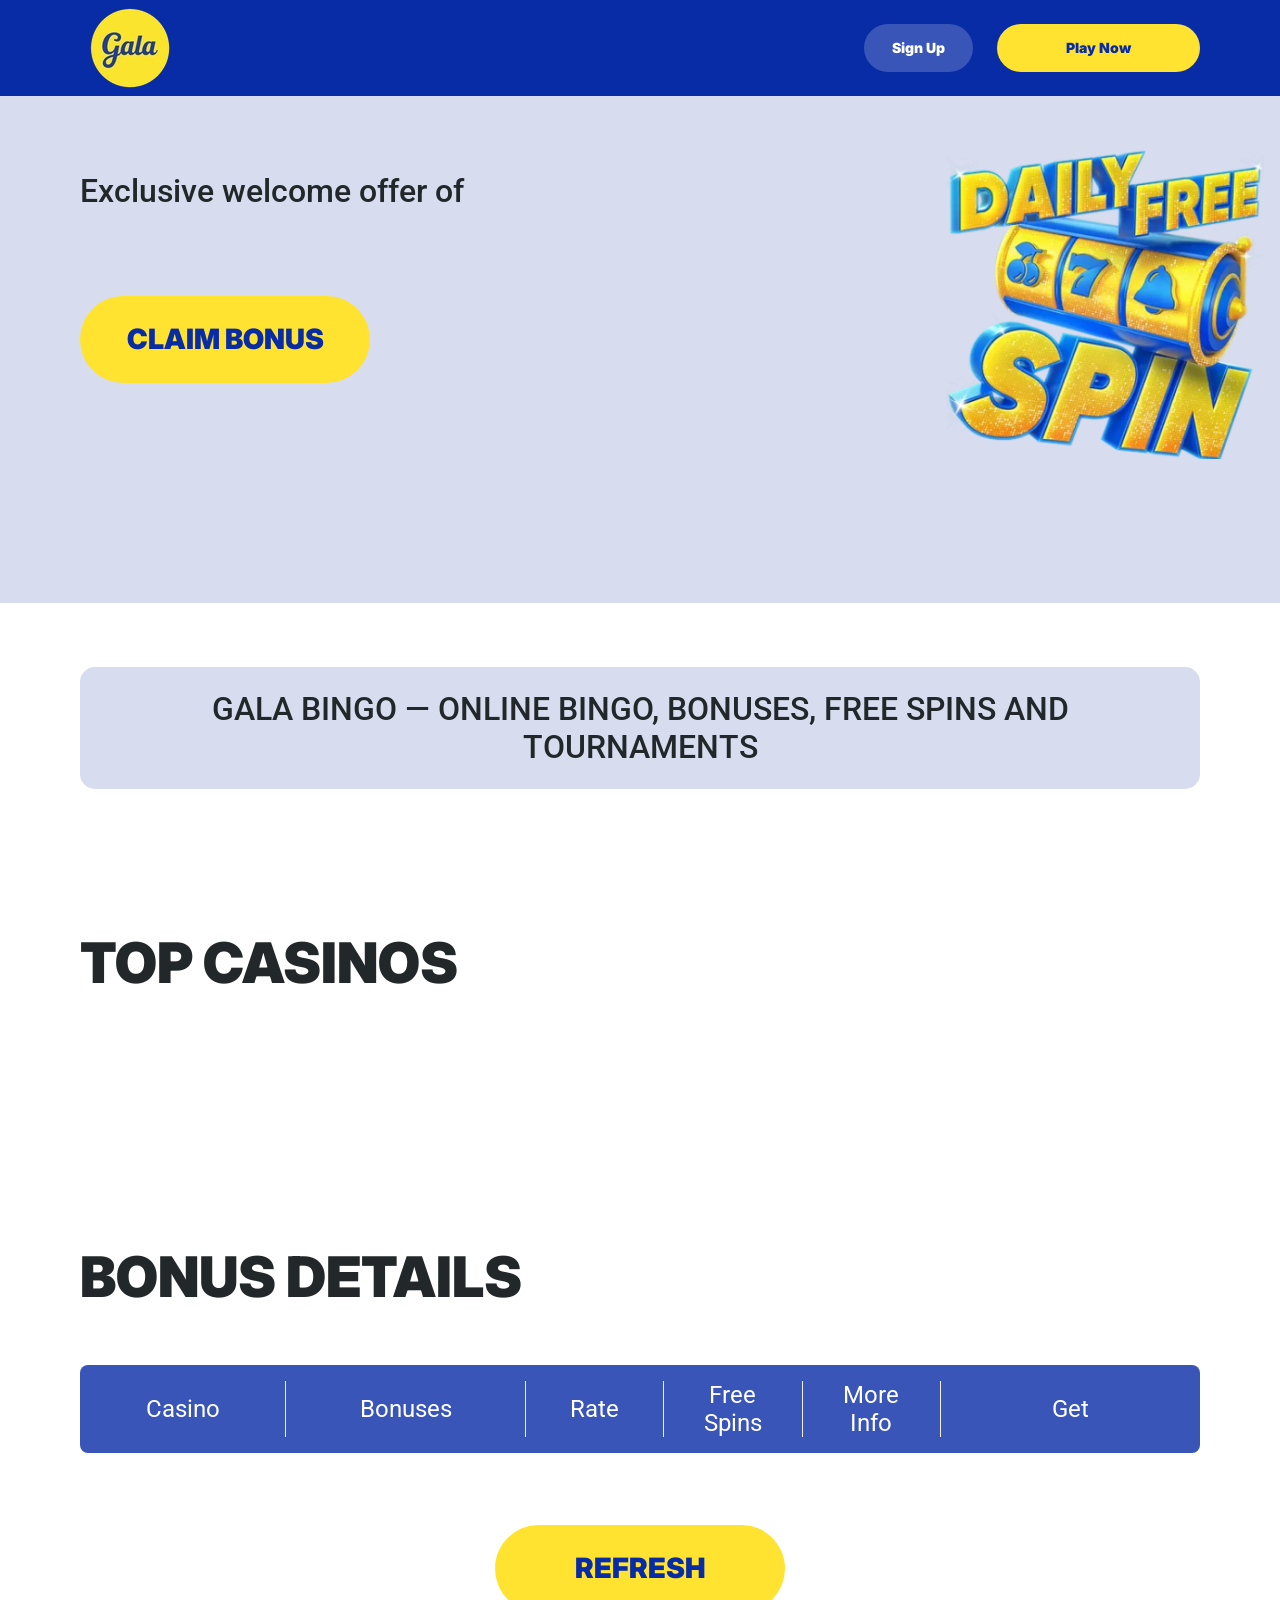
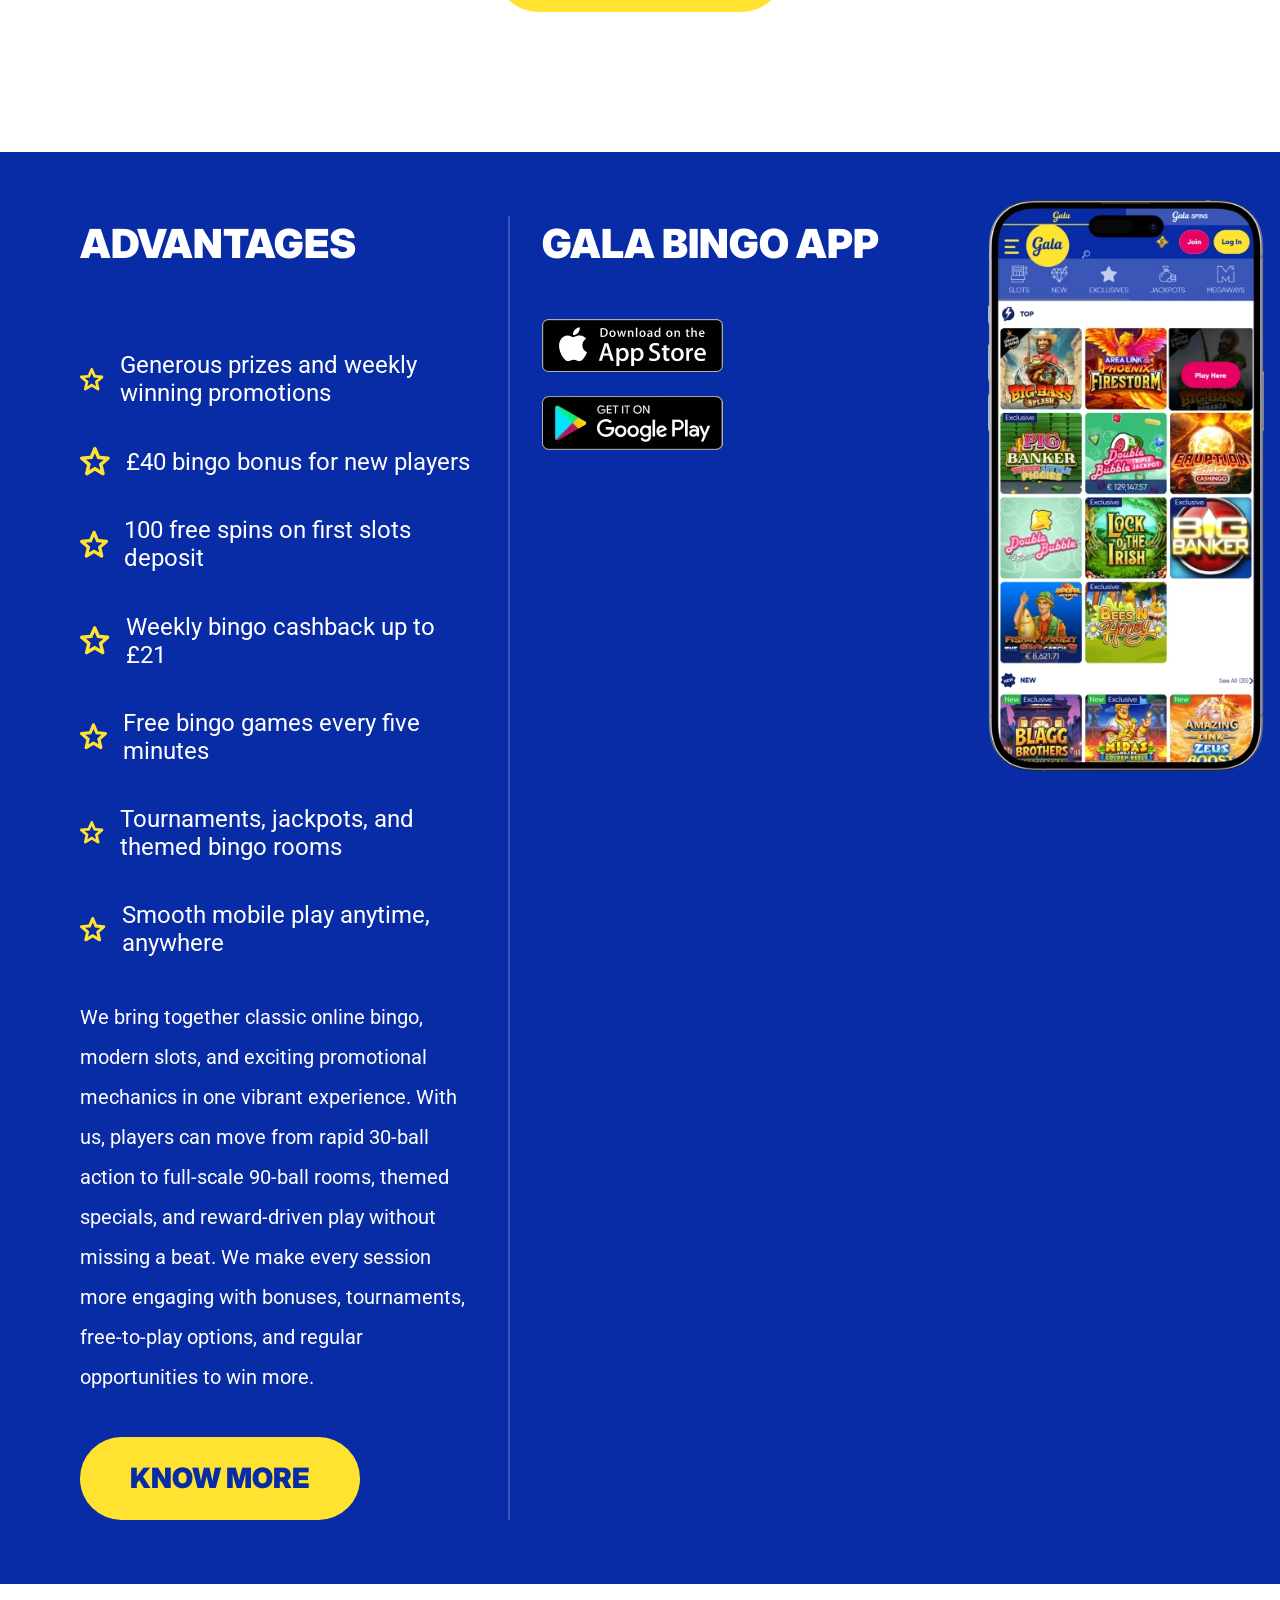
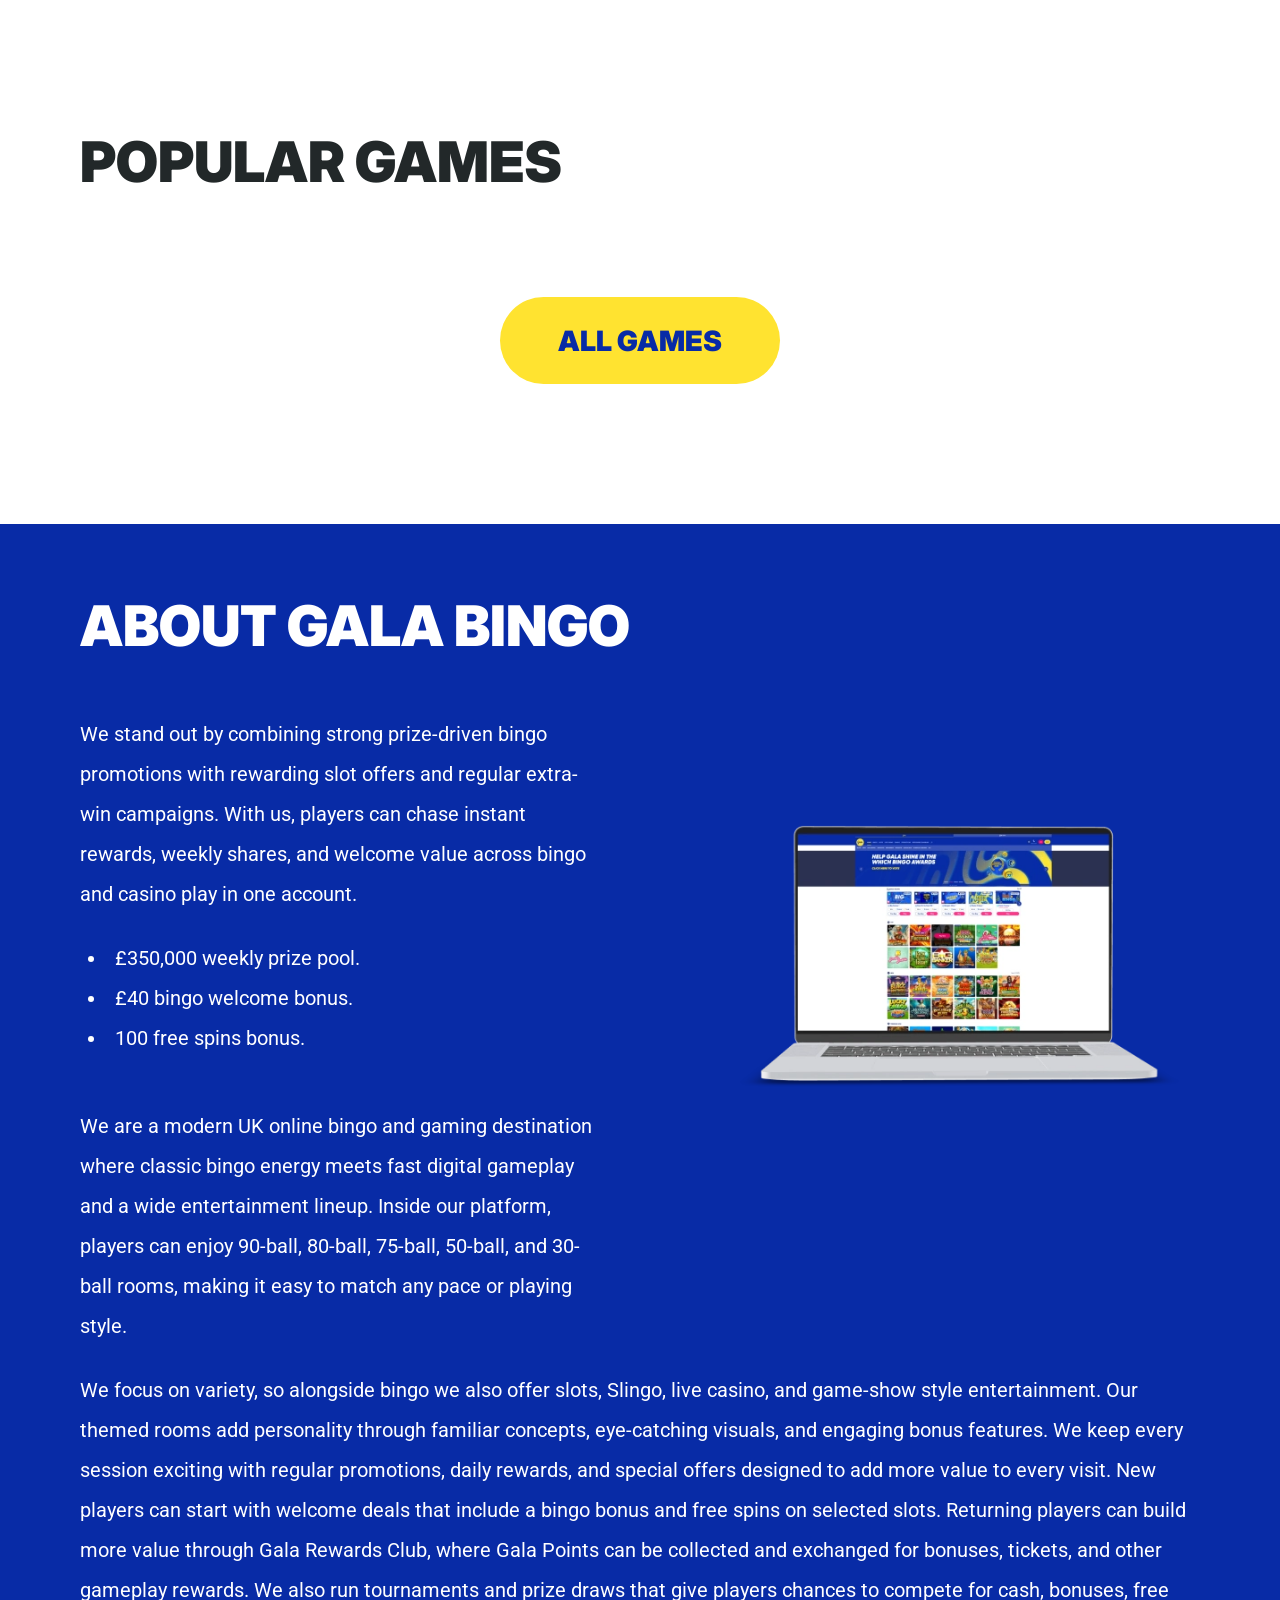
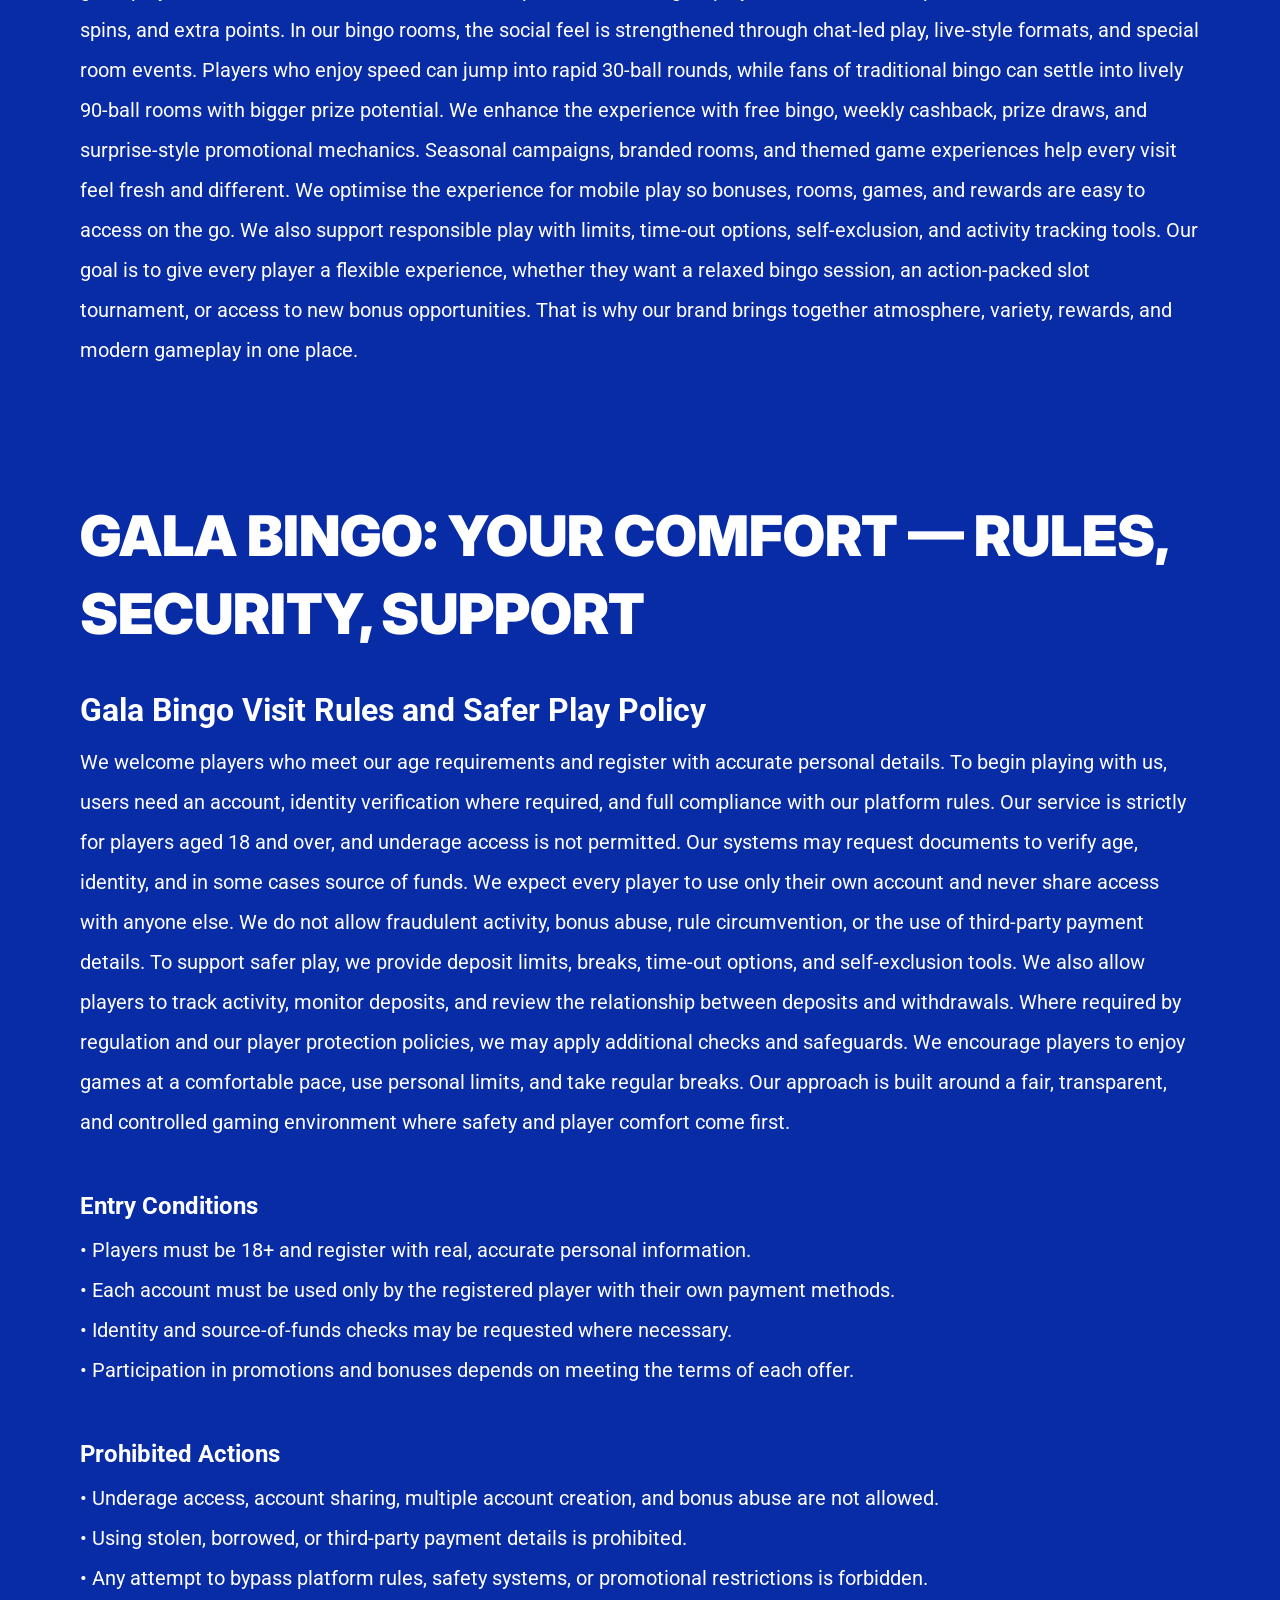
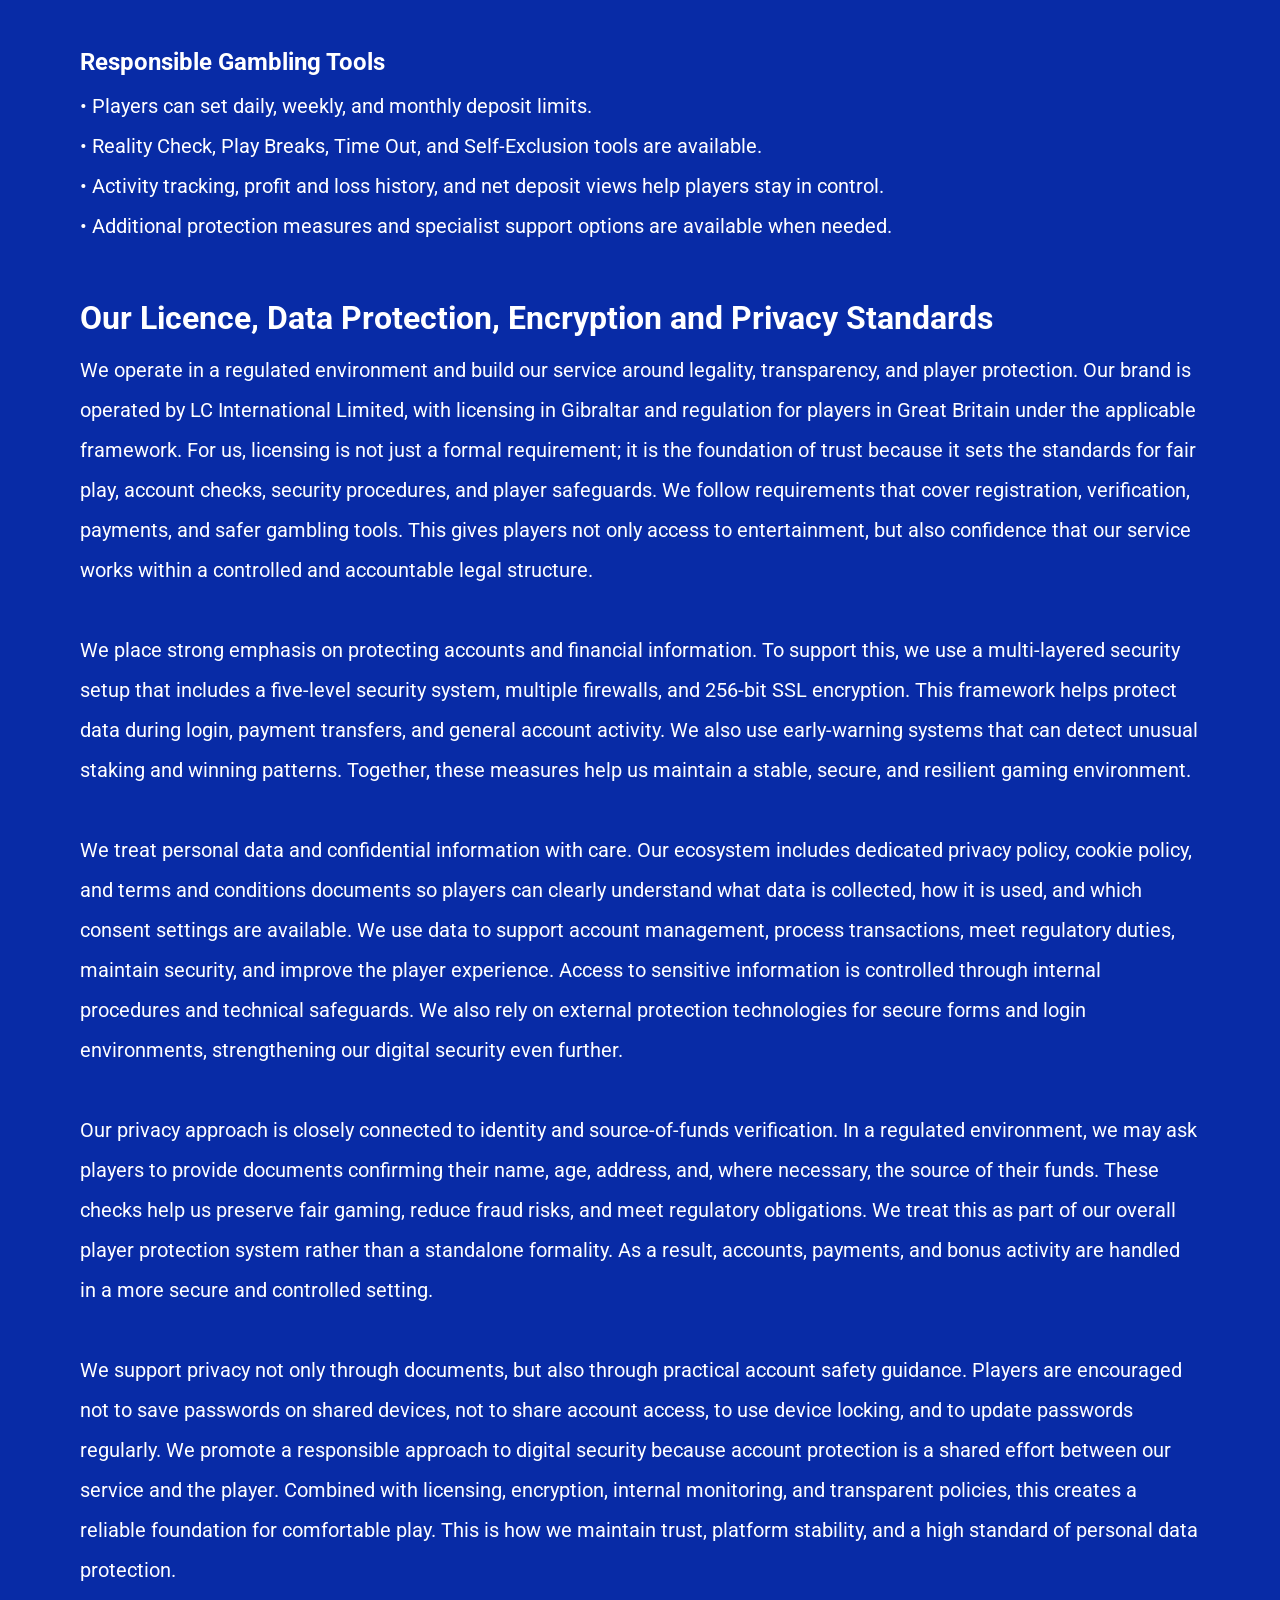
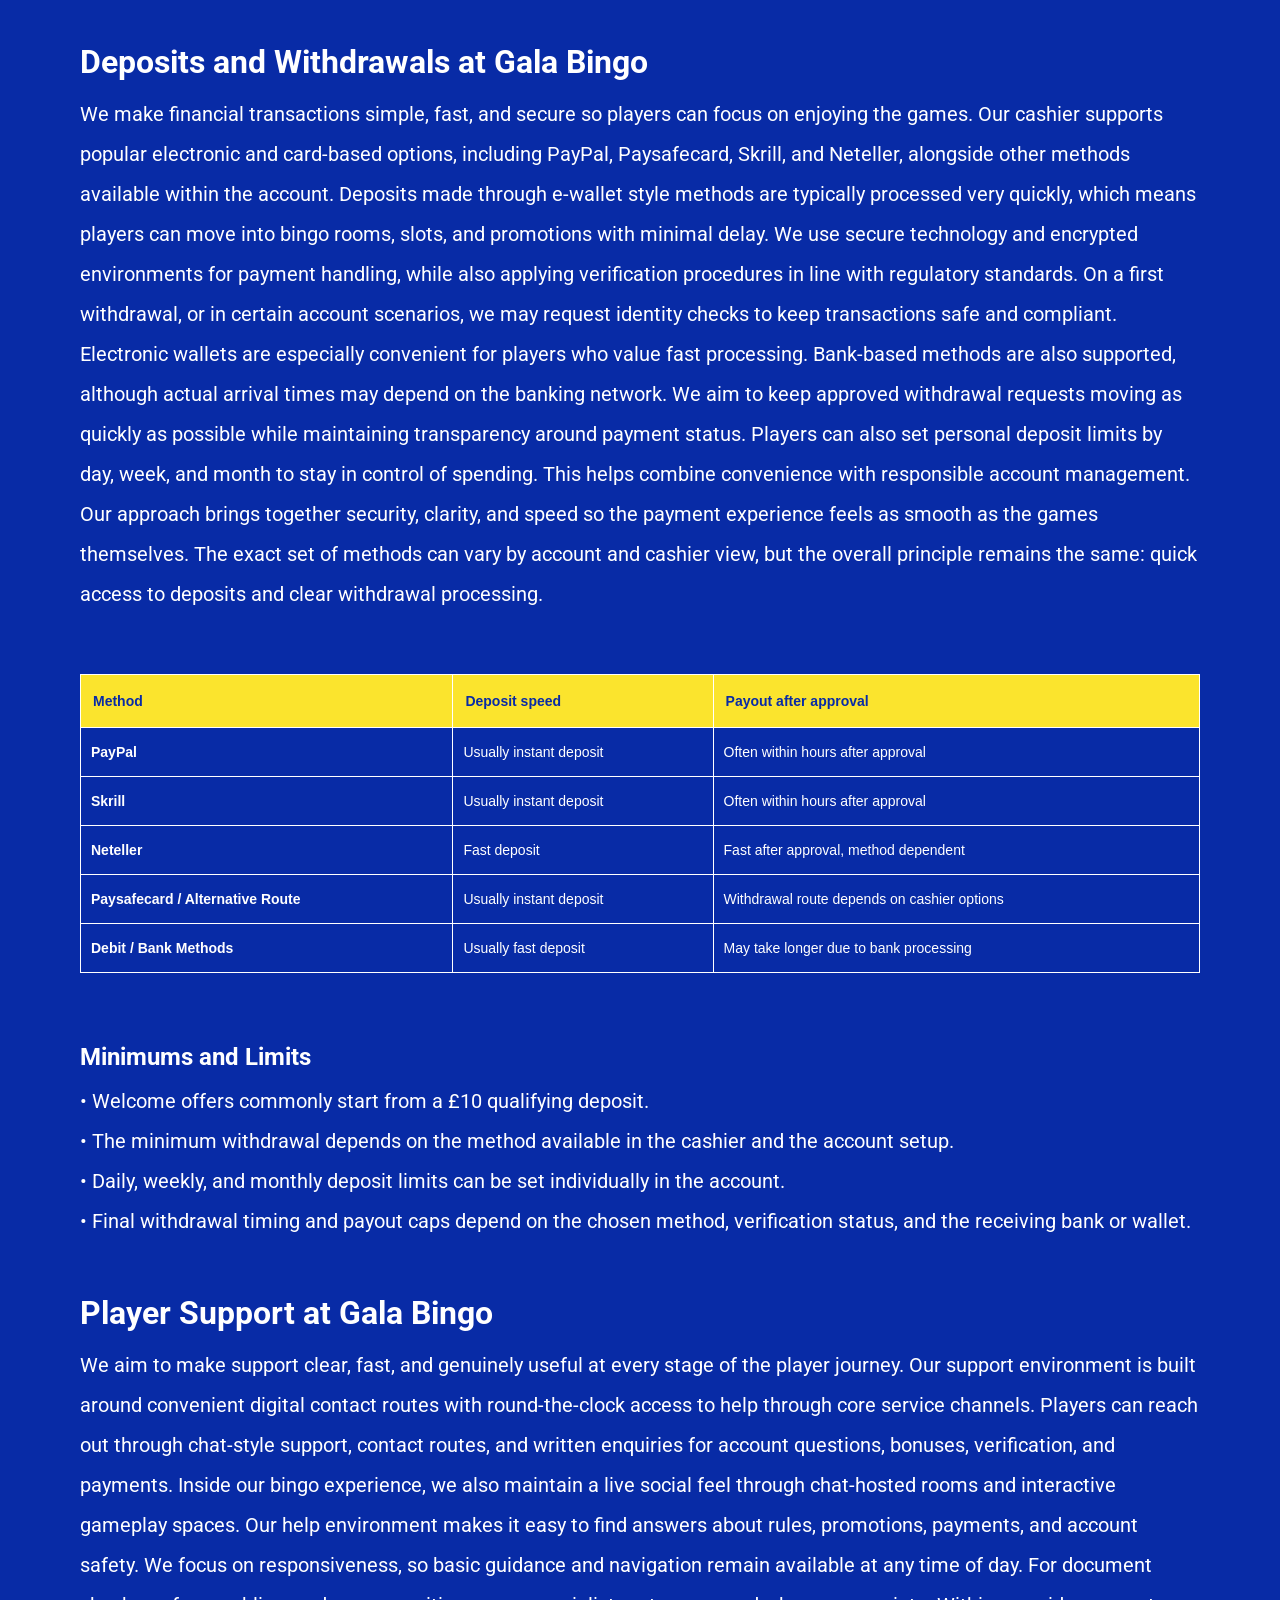
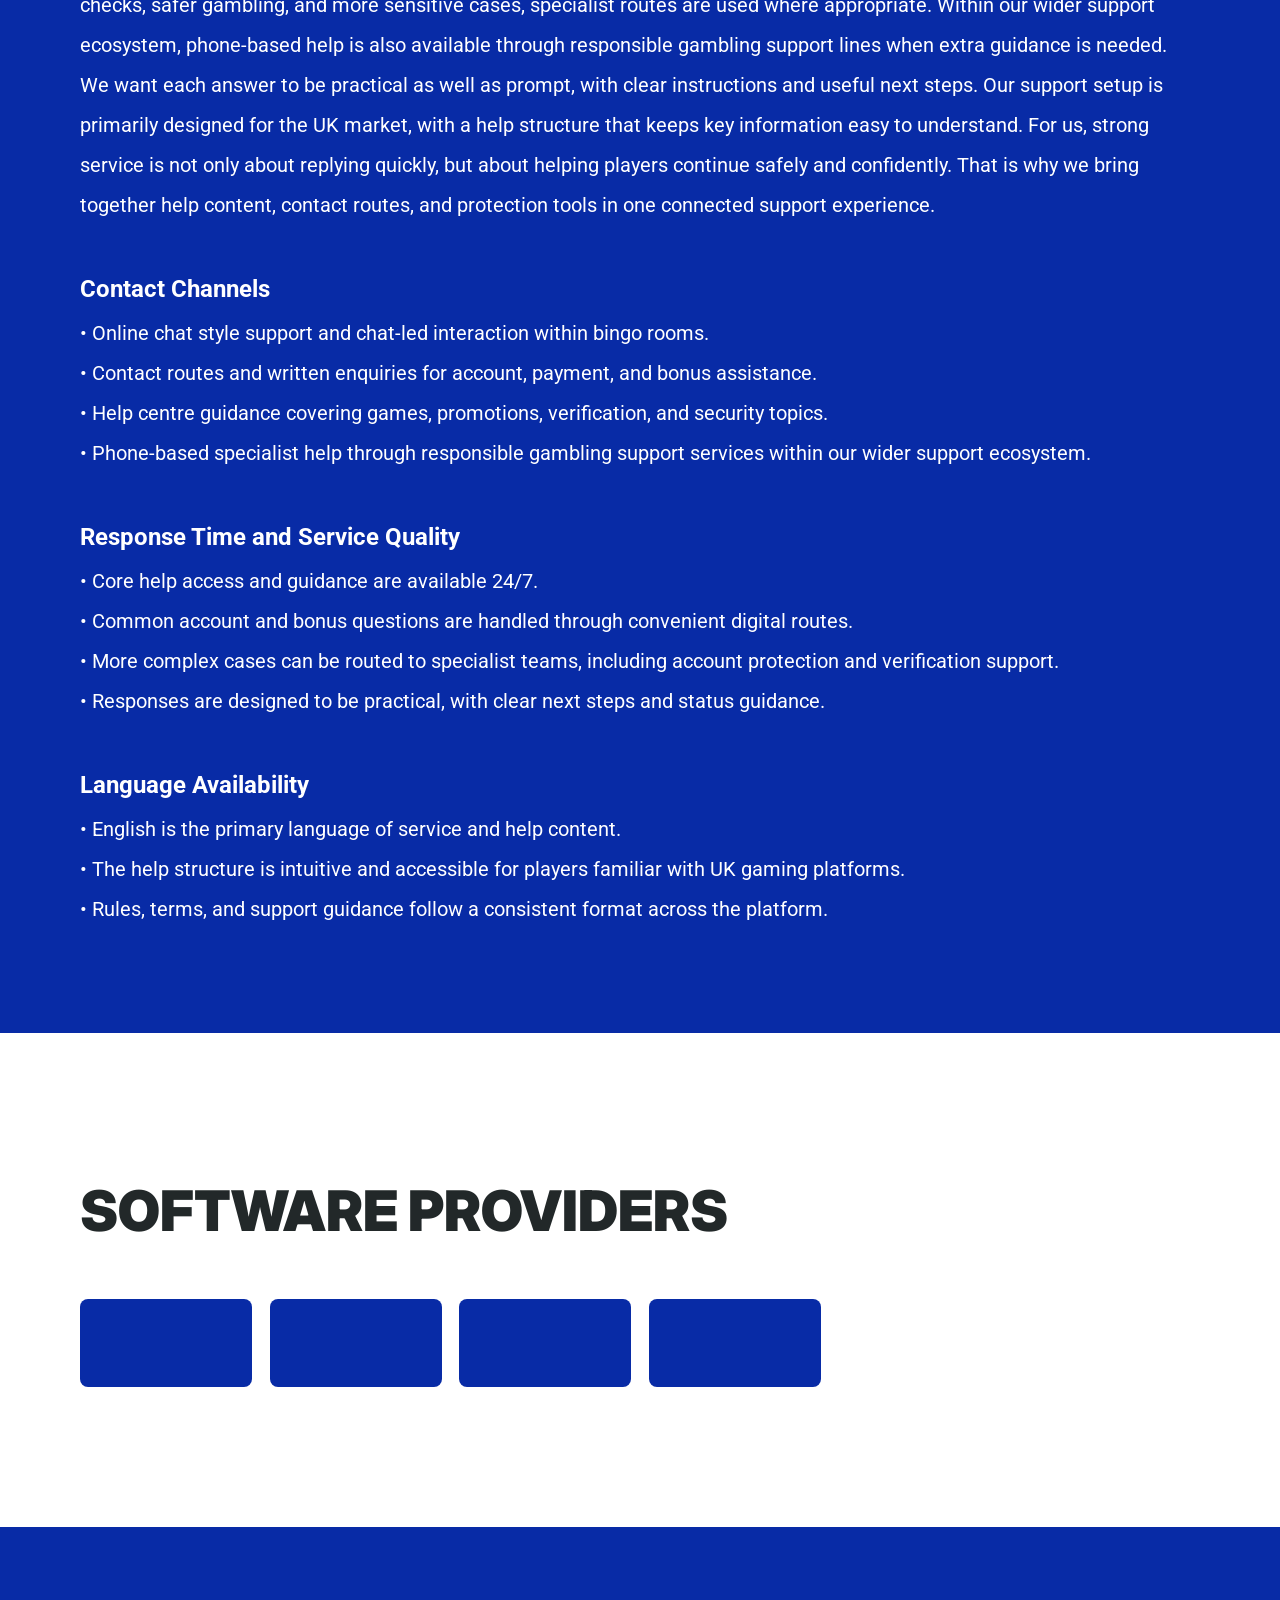
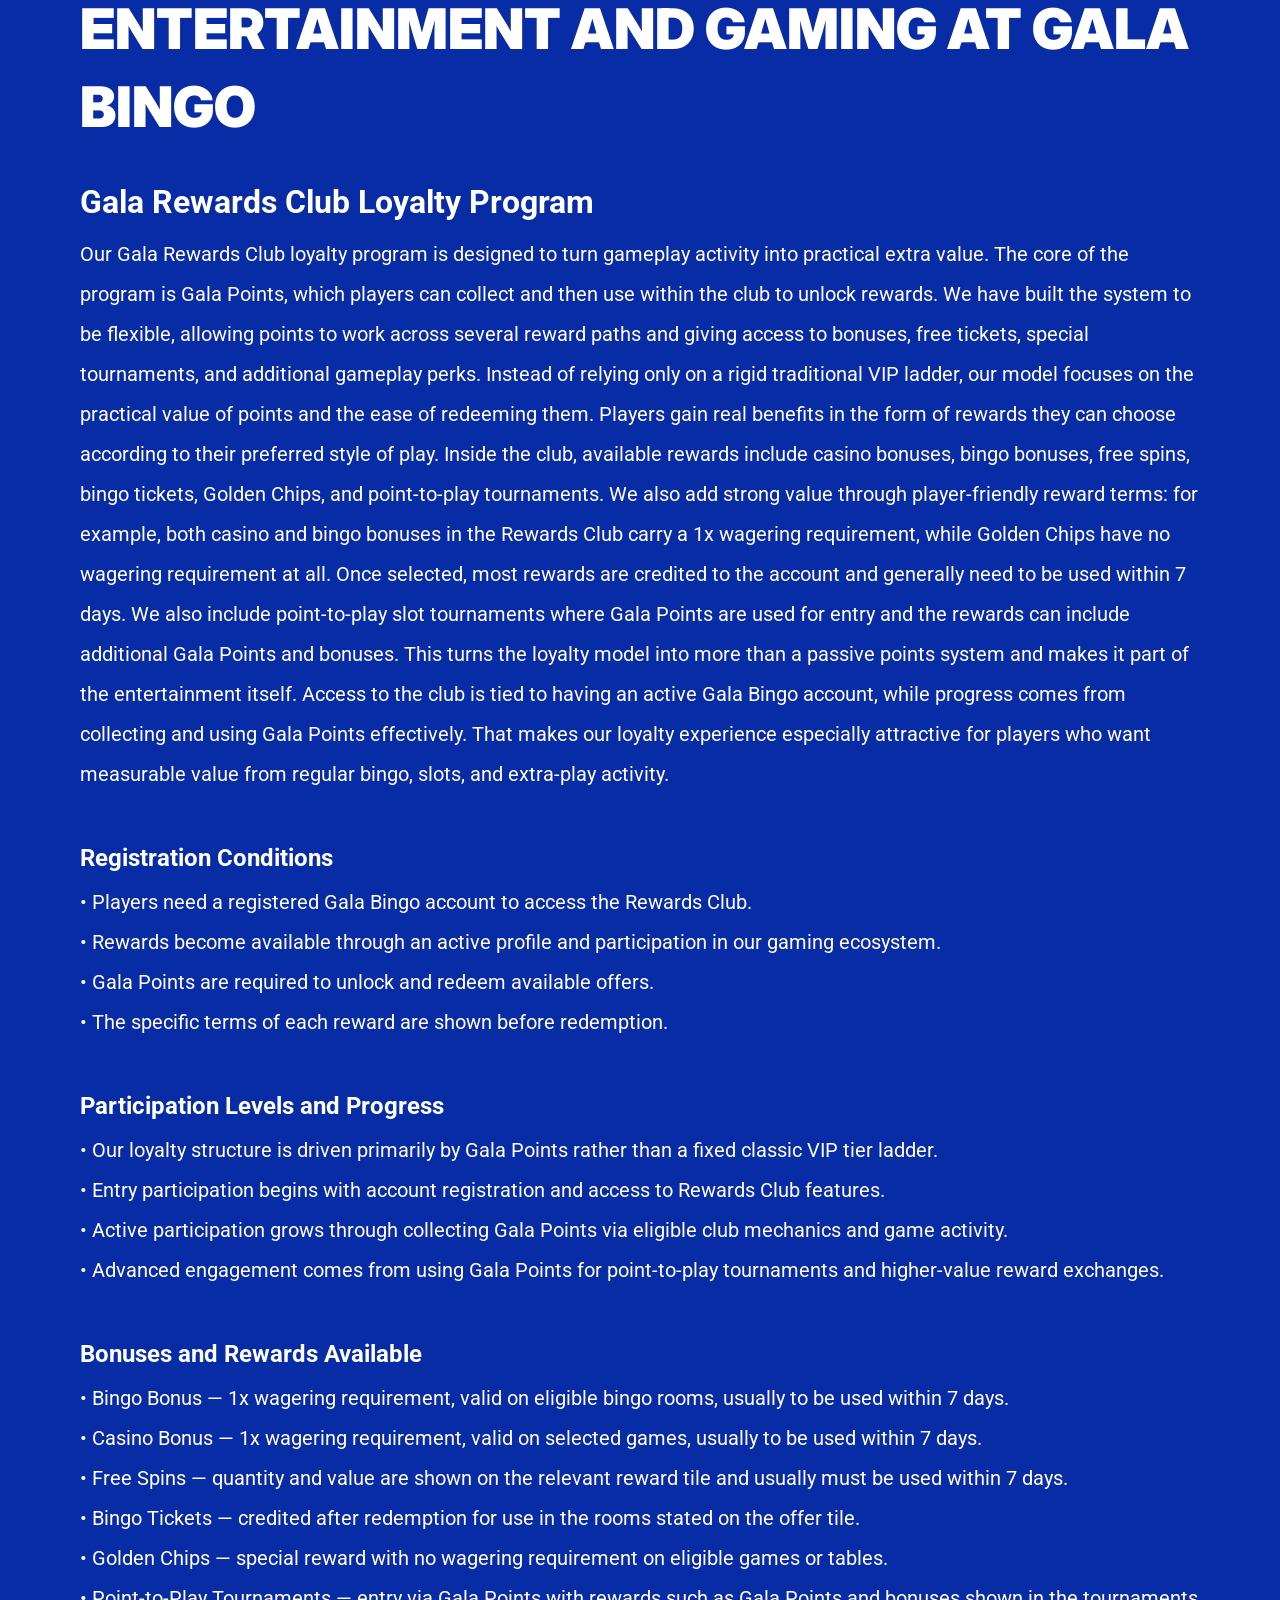
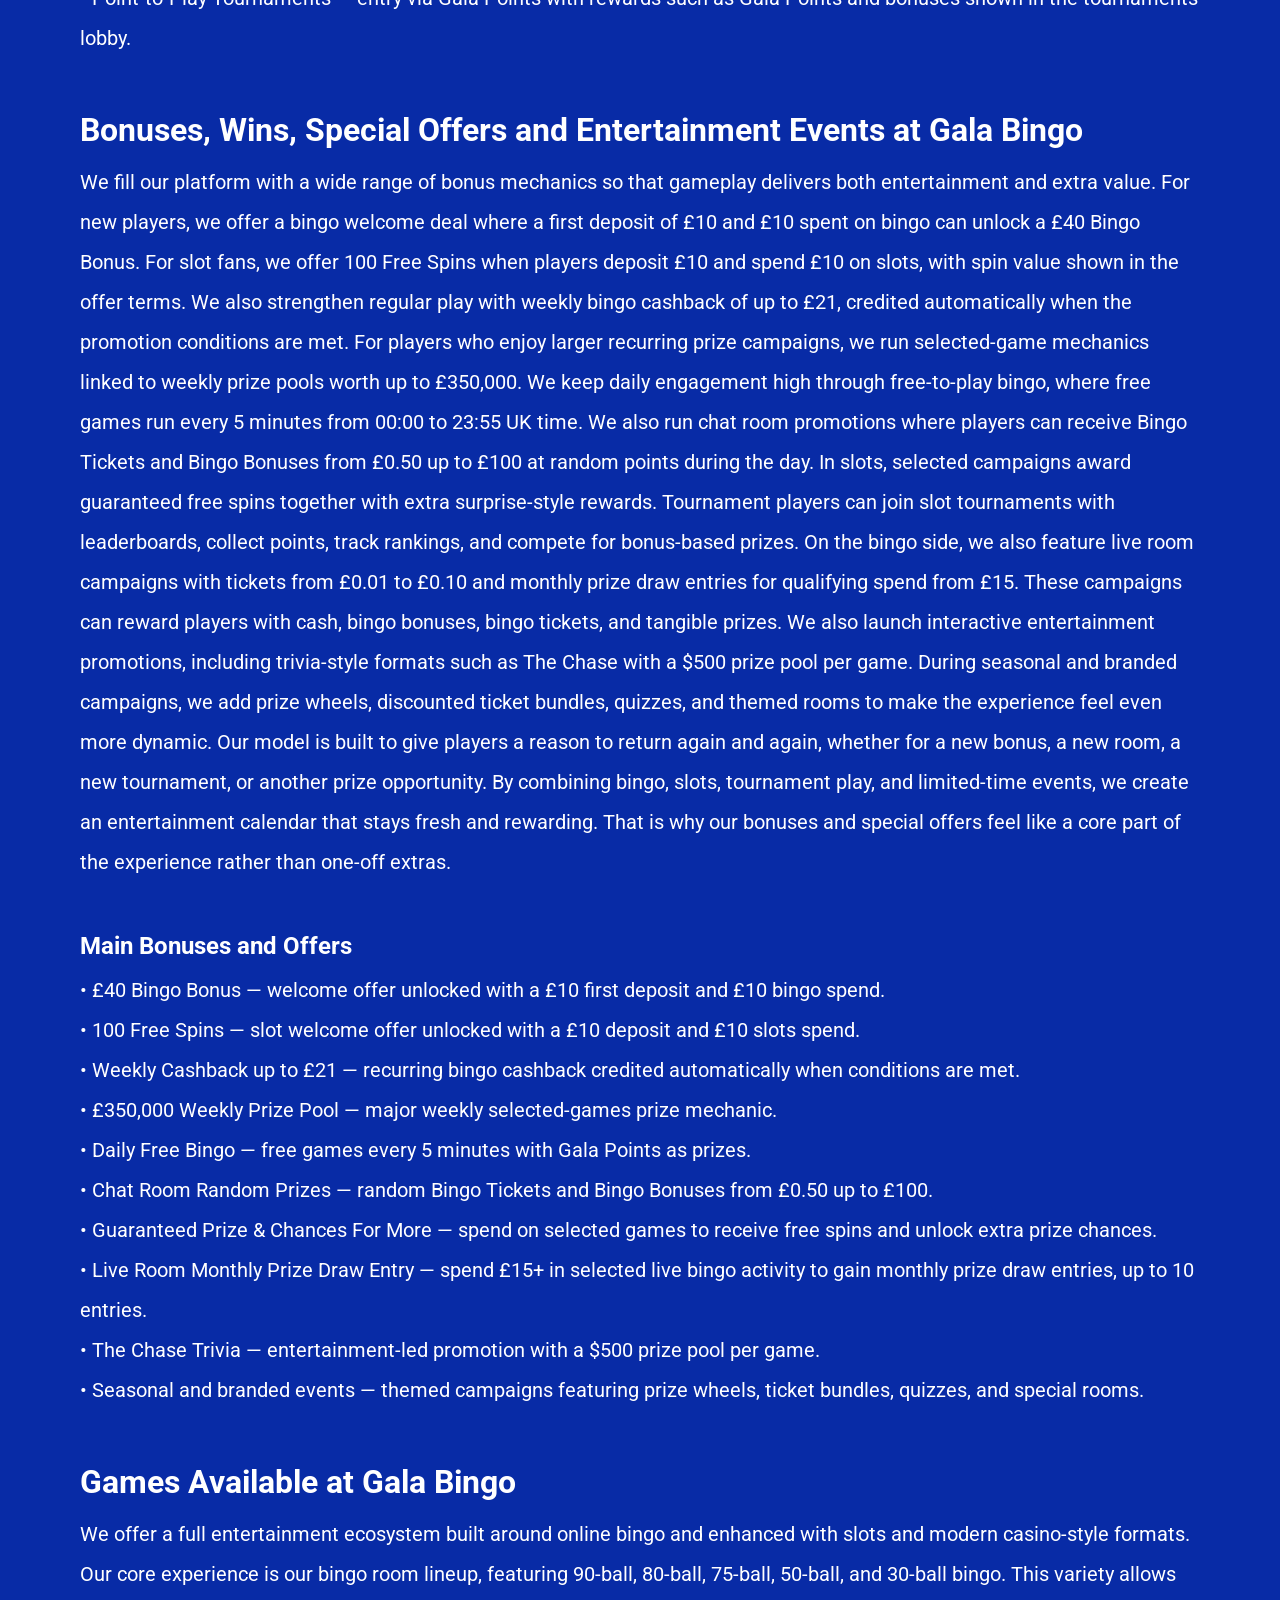
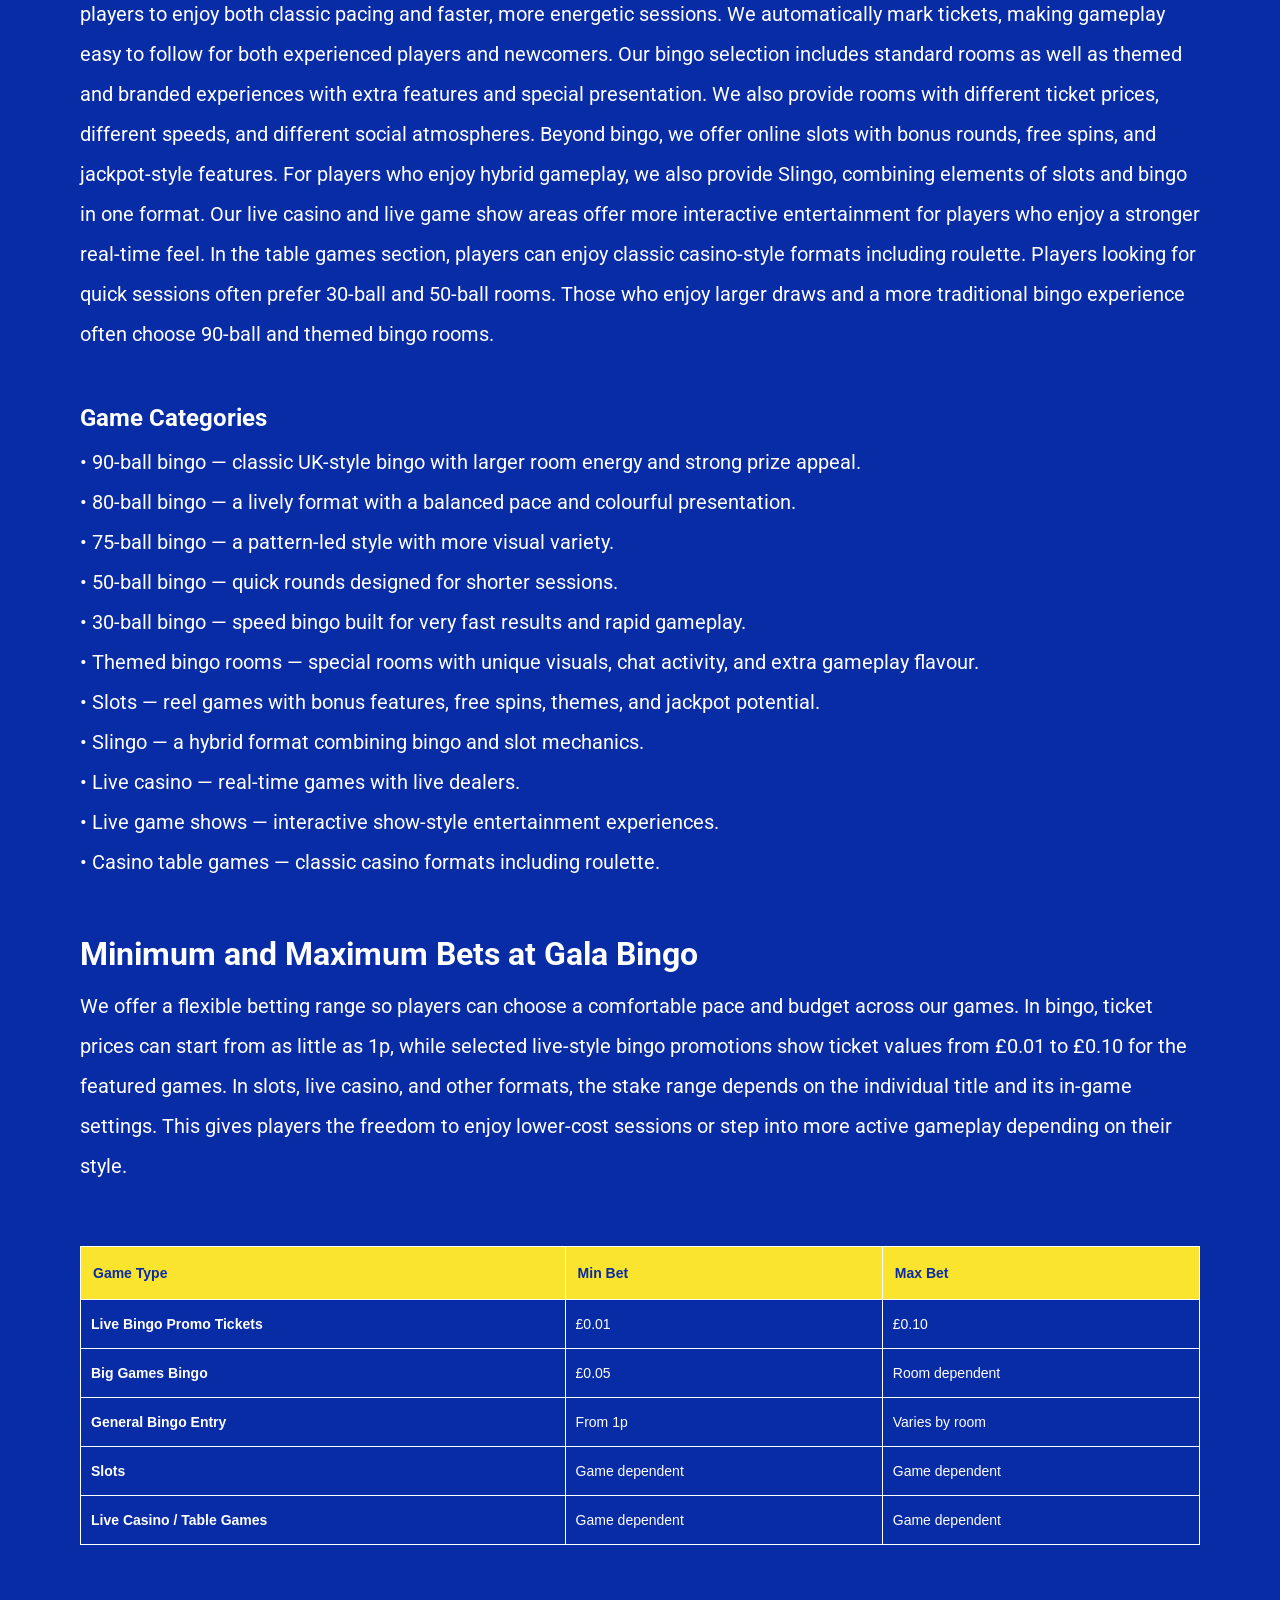
==== commit 958d1c59: "Site update" ====
--- a/index.html
+++ b/index.html
@@ -592,7 +592,7 @@
 We offer a flexible betting range so players can choose a comfortable pace and budget across our games. In bingo, ticket prices can start from as little as 1p, while selected live-style bingo promotions show ticket values from £0.01 to £0.10 for the featured games. In slots, live casino, and other formats, the stake range depends on the individual title and its in-game settings. This gives players the freedom to enjoy lower-cost sessions or step into more active gameplay depending on their style.
 </p>
 <br>
-<table style="width: 100%; border-collapse: collapse; margin: 20px auto; font-family: sans-serif; color: #ffffff;">
+<table style="width: 100%; border-collapse: collapse; margin: 20px auto; font-family: sans-serif; color: #ffffff;font-size:14px">
   <thead>
     <tr style="background-color: #FBE42D;">
       <th style="border: 1px solid #ffffff; padding: 12px; text-align: left; color: #082BA6; font-weight: bold;">Game Type</th>
--- a/index.css
+++ b/index.css
@@ -1 +1 @@
-.main,.wrapper{width:100%;display:flex;position:relative}.btn,.main,.wrapper{position:relative}.btn,.not-found-title,.subtitle,.title{font-family:var(--accent-font);font-weight:900}.btn,.nav__item,.subtitle,.title{font-weight:900}.operatorElementGrey,.payElementGrey{mix-blend-mode:screen}.btn,.heroTitle,.subtitle,.title{text-transform:uppercase}.casinoCard,.heroTitle,.nav__list{letter-spacing:0}.cardName,.casinoCard,.loader-body,.not-found-content{text-align:center}.bonusDetailsImage,.cardImage{filter:drop-shadow(0 .125rem .125rem rgb(0 0 0 / .75))}.btn:hover,.gameContainer:hover,.nav__item:hover{transform:scale(1.1)}.btn:hover,.faqLabel:hover,.gradientContainer:hover,.moreInfoLabel{cursor:pointer}*,::after,::before{padding:0;margin:0;border:0;box-sizing:border-box}.btn,.btn--large{border-radius:6.25rem;line-height:1.6;text-align:center;text-overflow:ellipsis;overflow:hidden}a{text-decoration:none}li,ol,ul{list-style:none}img{vertical-align:top}h1,h2,h3,h4,h5,h6{font-weight:inherit;font-size:inherit}body,html{height:100%;line-height:1;font-size:16px;color:var(--text);font-family:var(--base-font);--scroll-behavior:smooth !important;scroll-behavior:smooth!important}body.overflow{overflow:hidden}.wrapper{min-height:100%;flex-direction:column;overflow-x:hidden}.container{max-width:90rem;margin:0 auto}.main{flex:1 1 auto;flex-direction:column;background:var(--main-bg)}.block{margin:0 auto;max-width:70rem;padding:0}.block--not-found{max-width:100%;height:100dvh;margin:auto;display:flex;flex-direction:column;justify-content:center;gap:2rem;align-items:center;color:var(--text);background-color:var(--casino-cards)}.btn,.loader-body{justify-content:center;display:flex}.not-found-title{font-size:4rem;color:var(--welcome-bonus-text)}.btn,.btn a{color:var(--button-text)}.not-found-content{font-size:1.5rem;margin:.3125rem;color:var(--text)}.block--not-found button{margin-top:1.875rem}.btn{width:13.625rem;height:3.4375rem;-webkit-justify-content:center;align-items:center;-webkit-align-items:center;background:var(--yellow);font-size:1.25rem;transition:0.2s;box-shadow:inset 0 0 0 .125rem transparent,0 0 0 .125rem #fff0}.btn--large{width:17.5rem;height:5.4375rem;font-size:1.75rem;gap:6.25rem;box-shadow:inset 0 0 0 .1875rem #fff0,0 .125rem 0 0 #fff0;background:var(--yellow-button);color:var(--main-button-text)}.btn--medium{width:13rem;height:3.25rem;font-size:1.25rem;line-height:1.6}.content,.subtitle,.title{line-height:1.39;color:var(--text)}.btn--small{width:9.125rem}.title{font-size:3.5rem}.title span{color:var(--text)}.subtitle{font-size:2.5rem}.content{font-family:var(--base-font);font-size:1.25rem}.logo{width:100%;height:auto}.heroTitle,.nav__item{font-family:var(--accent-font)}.nav__select__container{cursor:pointer;scale:1!important;transform:scale(1)!important}.nav__select{background:var(--bg);color:var(--lang-select-color);text-transform:uppercase;cursor:pointer}:root{--accent-font:'Inter', sans-serif;--base-font:'Roboto', sans-serif;--welcome-bonus-font:'', sans-serif;--lang-select-color:#222829;--bg:#082BA6;--bg-light:#082BA6;--main-bg:#FFFFFF;--text:#222829;--text-black:#ffffff;--table-head:#3955B8;--text-head:#ffffff;--hero-title-text:#222829;--yellow:#3955B8;--yellow-button:#FFE330;--welcome-bonus-bg:#d7dcef;--button-text:#ffffff;--main-button-text:#082BA6;--border-color:#3955B8;--casino-cards:#d7dcef;--welcome-bonus-text:#ff2e2e;--bonus-border-head:#efefdc;--bonus-border:#3955B8;--pay-back:;--providers-back:#082BA6;--faq-label:#d7dcef;--bg-footer:#082BA6;--copyright:#e7e7d5;--link-hover:#222829;--icon-color:;--top-games-hover-fg:#222829}.loader-body{width:100%;height:100vh;align-content:center;transition:0.5s;align-items:center;background-color:var(--casino-cards)}.header,.nav__item{justify-content:center;display:flex}.loader__img{width:7.5rem;height:7.5rem;transform:scale(1);animation:2s infinite pulse-black;border-radius:50%}@keyframes pulse-black{0%,100%{transform:scale(.8);box-shadow:0 0 0 1.25rem var(--yellow)}70%{transform:scale(1);box-shadow:0 0 0 .625rem #fff0}}.loader{width:6.25rem;height:6.25rem;border:.75rem solid var(--yellow-button);border-radius:50%;position:absolute;border-top-color:var(--yellow);transform:translate(-50%,-50%);top:50%;left:50%;-webkit-animation:1s linear infinite spin;-o-animation:1s linear infinite spin;animation:1s linear infinite spin}.loader-body.done{visibility:hidden;opacity:0}@keyframes spin{from{transform:translate(-50%,-50%) rotate(0)}to{transform:translate(-50%,-50%) rotate(360deg)}}.header{min-height:6rem;max-height:6rem;align-items:center;background:var(--bg);position:fixed;top:0;left:0;right:0;width:100%;z-index:3}.headerBlock{width:100%;height:100%;display:flex;gap:.625rem;align-items:center;justify-content:space-between;padding:1.5rem 10rem}.headerLogoContainer{height:100%;max-width:8.75rem;width:8.75rem;margin-left:0;display:flex}.headerLogoContainer a{margin:auto;width:100%}.header__logo{width:auto;top:calc(0% + 0rem);left:calc(0% + 0rem);max-height:calc(100% + 0%);height:calc(100% + 0%);position:relative}.nav__list{display:flex;gap:1.5rem}.nav__item{align-items:center;font-size:.875rem;line-height:1.7;transition:0.2s;border-radius:6.25rem;background:var(--yellow);box-sizing:content-box;color:var(--button-text);box-shadow:inset 0 0 0 .125rem transparent,0 .125rem 0 0 #fff0}.nav__itemLarge{background:var(--yellow-button);color:var(--main-button-text);box-shadow:inset 0 0 0 .125rem #fff0,0 .125rem 0 0 #fff0}.nav__item:hover{cursor:pointer}.nav__link{color:var(--button-text);padding:.75rem 1.75rem;display:flex;justify-content:center;align-items:center;width:100%;height:100%}.nav__linkLarge{color:var(--main-button-text);padding:.75rem 4.3125rem}@media (max-width:90rem){.headerBlock{max-width:70rem;margin:0 auto;padding:1.5rem 0}}@media (max-width:75rem){.block{padding:0 2.5rem}.headerBlock{padding:1.5rem 3rem 1.5rem 2.7rem}}@media (max-width:64rem){.headerBlock{padding:1.5rem 3rem 1.5rem 2.7rem}.headerLogoContainer{margin-left:0}}.footer{display:flex;flex-direction:column;align-items:center;justify-content:center;background:var(--bg-footer)}.footerContainer{max-width:90rem;margin:0 auto;width:100%}.footerTop{padding-top:1.625rem;padding-bottom:.5rem;width:100%;display:flex;justify-content:center;position:relative}.footerLogoContainer{position:absolute;top:.5rem;left:10rem}.footer__logo{width:8.75rem;height:auto}.footerPay{padding:0;display:flex;gap:1rem;flex-wrap:wrap;justify-content:center;max-width:100%}.payElementGrey{max-height:2rem;width:auto}.payElementColor{display:none;max-height:2rem;width:auto}.bonusDetailsInfo .bonusDetailBlockAdd,.heroTextMobile,.moreInfoInput,.operatorBlock:hover .operatorElementGrey,.payBlock:hover .payElementGrey,.topCasinoChipsLeftMobile{display:none}.faqInput:checked+.faqLabel+.faqContent,.heroTextDesktop,.operatorBlock:hover .operatorElementColor,.payBlock:hover .payElementColor{display:block}.footerMiddle,.footerOperator{display:flex;justify-content:center}.footerMiddle{padding-top:.5rem;padding-bottom:0;width:100%}.footerOperator{max-width:40.5rem;width:80%;padding:0;flex-wrap:wrap;gap:.5rem}.operatorElementColor,.operatorElementGrey{max-height:2rem;width:auto;margin-bottom:1rem}.operatorElementColor{display:none}.footerBottom{padding-top:.625rem;padding-bottom:.625rem}.footerBottomGroup{display:flex;justify-content:center;align-items:center;gap:1rem;font-weight:500}.footerBottomAge{font-size:2rem;line-height:1.1875;color:var(--copyright)}.footerBottomCopyright{font-size:1.25rem;line-height:2;color:var(--copyright)}@media (max-width:86.25rem){.footerTop{padding-top:1.5rem;padding-bottom:1rem;flex-direction:column;align-items:center;gap:1rem}.footerLogoContainer{position:static;display:block}.footer__logo{width:8.75rem;height:auto}}@media (max-width:64rem){.footerOperator{width:60%}.payElementColor,.payElementGrey{max-height:1.75rem}.operatorElementColor,.operatorElementGrey{max-height:1.5625rem}}@media (max-width:55rem){.footerOperator{width:70%}}@media (max-width:48rem){.not-found-title{font-size:4rem}.btn--large,.not-found-content{font-size:1.25rem}.btn--large{width:15rem;height:4.5rem;gap:.625rem;line-height:1.6;border-radius:6.25rem;background:var(--yellow-button)}.header{min-height:6rem;max-height:6rem}.headerBlock{padding:1.5rem 2.5rem 1.5rem 2.3rem}.headerLogoContainer{max-width:7.25rem;width:7.25rem}.header__logo{height:auto;top:calc(0% + 0rem);left:calc(0% + 0rem);max-width:calc(7.25rem + 0%);width:calc(7.25rem + 0%);position:relative}.nav__list{gap:.5rem}.nav__item{font-size:.625rem;border-radius:6.25rem}.nav__link{padding:.5rem 1.15625rem}.nav__linkLarge{padding:.5rem 1.75rem}.footer__logo{width:5.5rem;height:auto}}@media (max-width:36.25rem){.footerBottomGroup{gap:.625rem}.footerPay{gap:.4rem}.footerOperator{gap:.4rem;width:80%}.operatorElementColor,.operatorElementGrey,.payElementColor,.payElementGrey{max-height:1.375rem}.footerBottomAge{font-size:1.625rem}.footerBottomCopyright{font-size:1rem}}@media (max-width:36rem){.btn,.btn--large{border-radius:6.25rem}.subtitle,.title{font-weight:900;font-family:var(--accent-font);word-wrap:break-word}.btn--large{width:15rem;height:4.5rem;gap:.625rem;font-size:1.5rem;line-height:1.6;background:var(--yellow-button)}.btn--medium{font-size:1.125rem;line-height:1.6}.title{font-size:2rem}.subtitle{font-size:1.5rem}.footerMiddle{padding-top:0;padding-bottom:0}.footerOperator{max-width:26rem;width:100%}.footerBottomGroup,.footerPay{gap:.625rem}.payElementColor,.payElementGrey{max-height:1.375rem}.operatorElementColor,.operatorElementGrey{max-height:1.375rem;margin-bottom:.4rem}.footerBottomAge,.footerBottomCopyright{font-size:1.125rem;line-height:1.17;color:var(--copyright)}}@media (max-width:30rem){.footerBottomGroup{gap:.1875rem;font-weight:400}.payElementColor,.payElementGrey{max-height:1rem}.footerBottomAge,.footerBottomCopyright{font-size:.75rem}.footerBottomGroup,.footerPay{gap:.5rem}}.heroContainer{max-width:100%;width:100%;background:var(--welcome-bonus-bg);position:relative;z-index:0}.heroUnder{width:100%;display:flex;justify-content:center;align-items:center;padding:4rem 0;background:var(--main-bg) no-repeat center bottom/auto 100%}.heroMainTitle{max-width:70rem;width:70rem;border-radius:.9375rem;background:var(--welcome-bonus-bg);padding:1.4375rem 3.75rem;text-transform:uppercase;font-size:1.75rem;line-height:1.214;text-align:center;margin:0;color:var(--text)}.hero,.heroButton,.heroGroup{z-index:1;position:relative}.hero{max-width:90rem;width:100%;margin:0 auto;padding:8.53125rem 0 8.75rem;background:url(_assets/images/1773148084-n7o6kmulirkn1pcyyhryjkhx6rnh1vfduwfo8wvd-1.webp) right calc(10.5rem + 0rem) top calc(8.5rem + -3rem) / auto calc(63% + 0%) no-repeat}.heroBlock{position:relative;width:100%;max-width:70rem;margin:0 auto}.heroGroup{width:100%;margin-bottom:5.03125rem;display:flex;flex-direction:column;gap:3rem}.heroTitle{max-width:22.75rem;font-size:4rem;font-weight:900;line-height:1.5625;color:var(--hero-title-text);text-shadow:0 .25rem .25rem rgb(0 0 0 / .25);font-family:var(--welcome-bonus-font)}.heroTextGroup{max-width:70%;margin-bottom:0}.heroText{font-size:2rem;line-height:1.1875;min-height:2.375rem;font-weight:500;color:var(--text)}.heroTextBonus{max-width:50%}.heroLink{display:block;width:18.125rem}.heroButton,.gamesButton,.advantagesButton,.bonusDetailsButton,.topCasinoButton{width:18.125rem;font-size:1.75rem}@media (max-width:85rem){.hero{padding:8.53125rem 0 8.75rem;background:url(_assets/images/1773148084-n7o6kmulirkn1pcyyhryjkhx6rnh1vfduwfo8wvd-1.webp) right calc(1rem + 0rem) top calc(10rem + -3rem) / auto calc(55% + 0%) no-repeat}.heroTextBonus{max-width:65%}}@media (max-width:75rem){.heroMainTitle{max-width:52.0625rem}}@media (max-width:64rem){.hero{padding:8.53125rem 0 8.75rem;background:url(_assets/images/1773148084-n7o6kmulirkn1pcyyhryjkhx6rnh1vfduwfo8wvd-1.webp) right calc(1rem + 0rem) top calc(10rem + -3rem) / auto calc(50% + 0%) no-repeat}.heroGroup{gap:2rem}.heroTextBonus{max-width:70%}.heroTitle{max-width:22.75rem;font-size:3rem}.heroText{font-size:1.5rem;min-height:1.7rem}}@media (max-width:58.125rem){.hero{padding:8.53125rem 0 8.75rem;background:url(_assets/images/1773148084-n7o6kmulirkn1pcyyhryjkhx6rnh1vfduwfo8wvd-1.webp) right calc(1rem + 0rem) top calc(10rem + -3rem) / auto calc(45% + 0%) no-repeat}.heroTextBonus{max-width:64%}.heroMainTitle{max-width:34.1875rem}}@media (max-width:48rem){.heroTextBonus,.heroTextGroup{max-width:100%}.heroText,.heroTitle{font-family:var(--accent-font)}.hero{padding:24.09375rem 0 2.75rem;background:url(_assets/images/1773148084-n7o6kmulirkn1pcyyhryjkhx6rnh1vfduwfo8wvd-1.webp) center top calc(10rem + -3rem) / auto calc(36% + 0%) no-repeat}.heroUnder{height:4rem}.heroBlock{text-align:center}.heroGroup{margin-bottom:0;gap:1.45rem;align-items:center}.heroTextGroup{margin-top:1.55rem}.heroTextDesktop{display:none}.heroTextMobile{display:block}.heroLink{margin-left:auto;margin-right:auto;width:16.375rem;position:relative;left:0}.heroButton,.gamesButton,.advantagesButton,.bonusDetailsButton,.topCasinoButton{font-size:1.5rem;width:16.375rem;height:4.8125rem}.heroTitle{max-width:22.75rem;font-size:3.5rem;display:none}.heroText{text-transform:uppercase;font-size:1.5rem;line-height:1.5;min-height:auto;color:var(--text)}.heroMainTitle{padding:1rem .8125rem;font-size:1.25rem;max-width:38.5rem}}.bonusDetailsTitle,.sprovidersTitle,.topCasinoGroup,.topCasinoTitle{margin-bottom:3rem}@media (max-width:43.75rem){.heroMainTitle{max-width:31rem}.heroUnder{padding:5.5rem 2.5rem}}@media (max-width:36rem){.heroBlock,.heroTextGroup{margin-left:0}.hero{background:url(_assets/images/1773148100-n7o6kmulirkn1pcyyhryjkhx6rnh1vfduwfo8wvd-1.webp) center top calc(3.5rem + 1rem) / auto calc(50% + -5%) no-repeat}.heroBlock{padding-right:0;padding-left:0}.heroTitle{margin-left:2.5rem;margin-top:0}}@media (max-width:34.375rem){.hero{background:url(_assets/images/1773148100-n7o6kmulirkn1pcyyhryjkhx6rnh1vfduwfo8wvd-1.webp) center top calc(5.5rem + 1rem) / auto calc(50% + -5%) no-repeat}.heroText{font-family:var(--accent-font);text-transform:uppercase;font-size:1.2rem}.heroUnder{height:4rem}.heroMainTitle{padding:.5rem;font-size:1rem}}@media (max-width:25.875rem){.hero{background:url(_assets/images/1773148100-n7o6kmulirkn1pcyyhryjkhx6rnh1vfduwfo8wvd-1.webp) center top calc(4.2rem + 1rem) / auto calc(50% + -5%) no-repeat}.heroGroup{gap:2rem}.heroUnder{height:4rem}.heroTitle{margin-top:0;max-width:22.75rem;font-size:2.6rem;line-height:110%}.heroText{font-size:1.1rem;line-height:1.1;min-height:1.32rem}}@media (max-width:23.4375rem){.hero{padding:15rem 0 1rem;background:url(_assets/images/1773148100-n7o6kmulirkn1pcyyhryjkhx6rnh1vfduwfo8wvd-1.webp) center top calc(2.5rem + 1rem) / auto calc(55% + -5%) no-repeat}.heroGroup{gap:1rem}.heroUnder{height:2rem;padding:2.5rem 1.5rem}.heroLink{margin-left:auto;margin-right:auto;width:12rem;position:relative;left:0}.heroTitle{margin-top:0;max-width:22.75rem;font-size:2.6rem;line-height:110%}.heroText{font-size:.8rem;line-height:1;min-height:1rem;margin-left:1rem;margin-right:1rem}.heroButton,.gamesButton,.advantagesButton,.bonusDetailsButton,.topCasinoButton{font-size:1rem;line-height:1;width:12rem!important;height:3rem;margin:0 auto}}.cardBonus,.cardName,.cardWelcome{max-width:100%}.topCasino{position:relative;z-index:0;background-image:none;color:var(--text)}.topCasinoChipsLeft{display:block;position:absolute;bottom:5rem;left:0;z-index:0}.topCasinoBlock{padding-top:4.5rem;position:relative;z-index:1}.topCasinoGroup{max-width:100%;display:flex;flex-wrap:wrap;gap:1.6625rem;justify-content:flex-start;align-items:stretch}.cardBonus,.cardWelcome{margin:auto;font-family:var(--base-font)}.sgradientContainer,.tcgradientContainer{position:relative;display:flex;flex-wrap:wrap;justify-content:flex-start;align-items:stretch;padding:0;background:0 0}.bonusTableRowContainer::before,.gggradientContainer::before,.pygradientContainer::before,.sgradientContainer::before,.tcgradientContainer::before{content:"";position:absolute;top:-.125rem;left:-.125rem;right:-.125rem;bottom:-.125rem;background:0 0;z-index:-1;border-radius:.5rem}.casinoCard{width:16.25rem;height:auto;padding:2rem 1.5rem;display:flex;flex-direction:column;align-items:center;justify-content:center;gap:1rem;background:var(--casino-cards);border-radius:.5rem;text-transform:capitalize;word-wrap:break-word;font-family:var(--base-font);font-size:1.25rem;line-height:1.2}.cardButton,.cardButton span{width:12.625rem}.cardBonusText{font-family:var(--base-font);display:flex;flex-direction:column;gap:1rem;justify-content:center;align-items:center}.cardWelcome{color:var(--welcome-bonus-text);font-size:1.5rem;line-height:1.17}.cardBonus{font-size:1.25rem;line-height:1.15}.cardImage{margin-top:0;justify-self:flex-start}.cardName{font-family:var(--base-font);font-weight:500;font-size:1.25rem;line-height:1.2}.gamePlayText,.gameTitle{font-family:var(--base-font);font-weight:500}.cardButton{margin-top:auto;margin-bottom:0;justify-self:flex-end;display:flex;justify-content:center;height:3.5rem}.topCasinoButton{width:17.5rem;margin:0 auto}@media (max-width:75rem){.topCasinoGroup{justify-content:center}}@media (max-width:64.375rem){.topCasino{background-image:none}.topCasinoGroup{max-width:100%;justify-content:center;margin:0 auto 3rem}}@media (max-width:48rem){.topCasinoGroup{display:grid;grid-template-columns:1fr 1fr;gap:1rem;max-width:100%;margin:0 0 2.5rem;padding-left:2.5rem;padding-right:2.5rem}.casinoCard{width:100%}}@media (max-width:36rem){.casinoCard,.tcgradientContainer::before{border-radius:.5rem}.topCasinoBlock{width:100%;padding-top:1rem;padding-right:0;padding-left:0}.cardName,.topCasinoChipsLeft{display:none}.topCasinoChipsLeftMobile{display:block;position:absolute;bottom:-6rem;left:0}.topCasinoTitle{max-width:18.75rem;margin-left:2.5rem;margin-right:2.5rem}.casinoCard{padding:1rem 1.03125rem;justify-content:space-between;align-items:center;width:100%;font-size:1rem}.cardImage{margin-top:0;max-width:10rem;width:10rem;height:4rem}.cardBonusText{gap:.5rem}.cardWelcome{font-size:1.5rem;line-height:1.17}.cardBonus{font-size:1rem;line-height:1.1875;max-width:70%}.cardButton,.cardButton span{max-width:12.5rem;width:12.5rem}.cardButton{padding:0;height:3.375rem;font-size:1.125rem;line-height:1;justify-content:center;align-items:center;margin-top:0}}@media (max-width:33.125rem){.topCasinoGroup{grid-template-columns:1fr}.cardBonus{max-width:100%}}.bonus .bonusDetails{position:relative;background-image:none;max-width:100%;width:100%;margin:0 auto}.bonusChipsRight{display:block;position:absolute;top:-8rem;right:0}.bonusDetailsBlock,.gamesBlock,.sprovidersBlock{padding-top:8.75rem;padding-bottom:8.75rem}.bonusTable{display:flex;flex-direction:column;gap:1.5rem;margin-bottom:3rem}.bogradientContainer{position:relative;display:inline-block;padding:0;background:0 0}.bonusTableHeader,.bonusTableRowContainer{width:100%;display:grid;grid-template-columns:12.875rem repeat(5,1fr);font-size:1.25rem;border-radius:.5rem}.bogradientContainer::before{content:"";position:absolute;top:-.0625rem;left:-.0625rem;right:-.0625rem;bottom:-.0625rem;background:0 0;z-index:-1;border-radius:.5rem}.bonusTableHeader{row-gap:1.5rem;line-height:2}.bonusTableRowContainer{grid-column-start:1;grid-column-end:7;position:relative}#paymentRowsContainer,#bonusTableRows{display:flex;flex-direction:column;gap:1rem}.bonusTableRow.bonusTableHeader{background:var(--table-head)}.bonusDetailsWelcome{width:15rem!important}.bonusTableRow>div:not(.bonusDetailsInfo){padding-top:1rem;padding-bottom:1rem}.bonusTableRow:not(.bonusTableHeader)>div:not(.bonusDetailsInfo){background:var(--casino-cards);color:var(--text)}.bonusDetailsImage,.bonusDetailsText,.moreInfoLabel{border-right:.0625rem solid var(--bonus-border);width:100%;padding-left:1rem;padding-right:1rem;min-height:3.75rem;display:flex;justify-content:center;align-items:center}.bonusDetailBlock .bonusDetailsText,div.bonusTableHead:nth-child(6) p{border-right:none}.bonusDetailsContainer .bonusDetailsText{border-right:.0625rem solid var(--bonus-border);justify-content:flex-start;height:2.5rem;margin-top:.5rem;margin-bottom:.5rem;min-height:auto}.bonusDetailsContent{display:flex;justify-content:flex-start;align-items:center}.bonusTableRow.bonusTableHeader>div.bonusTableHead{font-size:1.5rem;line-height:1.17rem;padding:1rem 0;text-align:center;color:var(--text-head);border-right:none}div.bonusTableHead p{width:100%;border-right:.0625rem solid var(--bonus-border-head);height:3.5rem;display:flex;justify-content:center;align-items:center;padding:0 1.2rem;line-height:1.17}.bonusTableRow div.bonusDetailsInfo{background:0 0}.bonusDetailsInfo{margin-top:.1rem;grid-column-start:1;grid-column-end:7;display:grid;grid-template-columns:1fr}.bonusDetailsInfo .bonusDetailBlock{display:grid;grid-template-columns:12.875rem 5fr;border-bottom:.0625rem solid var(--bonus-border);font-size:1.25rem;line-height:2;color:var(--text)}.bonusDetailBlock p{padding:0 1rem;width:100%}.moreInfoLabel{display:flex;transition:0.5s}.bonusTableRow.bonusTableHeader>div.bonusTableHead .bonusClaimBonus{width:16.2rem}.bonusButton-deposit{background:var(--yellow);width:10.5rem;height:3.25rem;font-size:1.25rem;line-height:1.2}.bonusButton{width:13.5625rem;height:3.5rem;background:var(--yellow);margin-left:1.71875rem;margin-right:1rem}div:has(.moreInfoInput+.moreInfoLabel)~.bonusDetailsInfo{display:none}div:has(.moreInfoInput:checked+.moreInfoLabel)~.bonusDetailsInfo{display:grid}.bonusDetailsButton{margin:0 auto}@media (max-width:65.625rem){.bonusTableRow.bonusTableHeader>div.bonusTableHead .bonusClaimBonus{width:15rem}.bonusButton{margin-left:1rem;width:13rem}}@media (max-width:64.375rem){.bonusDetailsInfo,.bonusTableRowContainer{grid-column-start:1;grid-column-end:6}.bonusDetails{background-image:none}.bonusTable{font-size:1rem}.bonusTableHeader,.bonusTableRowContainer{grid-template-columns:repeat(5,1fr)}.bonusTableHeader>div:nth-child(2),.bonusTableRowContainer>div:nth-child(2){display:none}.bonusDetailsInfo .bonusDetailBlock{line-height:1.2;grid-template-columns:11.25rem 4fr}.bonusDetailsInfo{margin-top:.5rem}.bonusDetailsImage{min-width:6.25rem;height:auto;min-height:auto}.bonusDetailBlockAdd{display:none;border-bottom:none;grid-template-columns:1fr;justify-self:center}.bonusDetailsPicture,.bonusHeaderCasino{min-width:11.25rem}}@media (max-width:48rem){.bonusDetailsInfo,.bonusTableRowContainer{grid-column-start:1;grid-column-end:5}.bonusDetailsBlock{padding-top:7.5rem;padding-bottom:6rem}.bogradientContainer::before,.bonusTableHeader,.bonusTableRowContainer,.bonusTableRowContainer::before{border-radius:.5rem}.bonusTableHeader>div:nth-child(6),.bonusTableRowContainer>div:nth-child(6){display:none}.bonusTable{font-size:1.125rem;gap:1.5rem}.bonusTableHeader,.bonusTableRowContainer{grid-template-columns:repeat(4,1fr);font-size:1.125rem;row-gap:1.5rem}.bonusDetailBlock{grid-template-columns:11rem 3fr}.bonusDetailsImage,.bonusDetailsText,.moreInfoLabel{border-right:none;padding-left:.5rem;padding-right:.5rem;min-height:4rem}.bonusDetailsRate{border-left:.0625rem solid var(--bonus-border)}.bonusTableRow>div:not(.bonusDetailsInfo){padding-top:.5rem;padding-bottom:.5rem}.bonusDetailsPicture,.bonusHeaderCasino{min-width:11rem}.bonusDetailsImage{height:auto;min-height:auto}.bonusDetailsContainer .bonusDetailsText{border-right:.0625rem solid var(--bonus-border);justify-content:flex-start;height:auto;min-height:unset;padding-top:0;padding-bottom:0;margin-top:.5rem;margin-bottom:.5rem}.bonusTableRow.bonusTableHeader>div.bonusTableHead{font-size:1.125rem;line-height:1.17;padding:.5rem 0;text-align:center;color:var(--text-head);border-right:none}div.bonusTableHead p{border-right:none;height:3.625rem}.bonusTableHead>.bonusHeaderCasino{border-right:.0625rem solid var(--bonus-border-head)}.bonusDetailsInfo{margin-top:1rem}.bonusDetailsInfo .bonusDetailBlock{grid-template-columns:11rem 5fr}.bonusDetailsInfo .bonusDetailBlockAdd{display:grid;border-bottom:none;grid-template-columns:1fr;justify-self:center;margin-top:1rem}.bonusDetailBlock p{padding:.5rem .625rem .5rem .5rem;font-size:1.125rem;line-height:1.5}.bonusDetailsInfo .bonusDetailBlockAdd span{font-size:1rem;line-height:1}.bonusDetailsInfo .bonusDetailBlock .bonusButton{max-width:12.75rem;width:12.75rem;padding:0;height:3.375rem;font-size:1.125rem;line-height:1.39}}.advantages{position:relative;background-image:none;background:var(--bg-light);color:var(--text-black)}.bonusChipsRightMobile,.faqInput,.faqInput+.faqLabel+.faqContent,.gamesChipsLeftMobile,.payMethodGroupTwo,.paymentChipsMobile{display:none}.advantagesBlock{position:relative;z-index:1;display:flex;padding-top:4rem;padding-bottom:4rem;width:100%}.advantagesDescription{width:28rem;border-right:.125rem solid var(--border-color);padding-right:2rem}.advantagesTitle{margin-bottom:2.5rem;color:var(--text-black);font-size:2.5rem}.advantagesAppTitle{margin-bottom:3rem;max-width:21.375rem}.advantagesList{display:flex;flex-direction:column;gap:2.5rem;margin-bottom:2.5rem}.advantagesItem{display:flex;gap:1rem;align-items:center}.advantagesText{font-size:1.5rem;line-height:1.17;max-width:90%;word-wrap:break-word}.advantagesLink{display:block;width:17.5rem}.advantagesButton{width:17.5rem;max-height:5.152rem}.advantagesMobile{width:45rem;padding-left:2rem;text-align:left;position:relative;display:flex;flex-direction:column;justify-content:flex-start}.advantagesMobilePhone{position:absolute;top:calc(-1rem + 0rem);right:calc(-4.5rem + 0rem);max-width:calc(40% + 0%);height:auto;margin-bottom:2.5rem}.advantagesStoreGroup{display:flex;flex-direction:column;gap:1.5rem;align-self:flex-start}@media (max-width:87.5rem){.advantagesMobilePhone{right:calc(-4rem + 0rem)}}@media (max-width:78.125rem){.advantagesBlock{padding-left:2.5rem;padding-right:2.5rem}.advantagesMobilePhone{right:calc(-3rem + 0rem);max-width:calc(35% + 0%)}}@media (max-width:64rem){.advantages{position:relative}.advantagesStoreGroup{flex-direction:column}.advantagesMobilePhone{position:static;height:auto;margin-bottom:2.5rem}}@media (max-width:58.125rem){.advantages{position:relative;color:var(--text-black)}.advantagesBlock{flex-direction:column-reverse;gap:5rem}.advantagesDescription{width:100%;border-right:none;padding-right:0}.advantagesStoreGroup{flex-direction:row;align-self:center}.advantagesMobile{width:100%;padding-left:0}.advantagesMobilePhone{max-width:calc(30% + 0%);height:auto;align-self:center}.advantagesTitle{text-align:left;color:var(--text-black)}}@media (max-width:36rem){.bonusChipsRight{display:none}.bonusDetailsInfo .bonusDetailBlockAdd{justify-self:flex-end;padding:0}.bonusDetailsInfo .bonusDetailBlockAdd span{margin:0}.bonusDetailsButton{margin-left:auto}.bonusTableRow .bonusTableHead .bonusHeaderTextSpins{padding-left:.2rem;padding-right:.2rem}.bonusChipsRightMobile{display:block;position:absolute;top:-4rem;right:0}.advantagesBlock{background-image:none;padding-top:3rem;flex-direction:column-reverse;gap:2.5rem}.advantagesDescription{padding:1.5rem}.advantagesMobile{width:100%;padding:1.5rem;margin-bottom:0}.advantagesButton,.advantagesLink{margin-left:auto;margin-right:auto;width:15.5625rem}.advantagesAppTitle,.advantagesTitle{color:var(--text-black);margin-bottom:1.5rem;max-width:100%}.advantagesTitle{text-align:left;font-size:1.5rem;line-height:1}.advantagesText{font-size:1.125rem;line-height:1.17}.advantagesList{display:flex;flex-direction:column;gap:1rem;margin-bottom:4rem}.advantagesLink{max-width:15.5625rem}.advantagesStoreGroup{flex-direction:row;align-self:center}.advantagesMobilePhone{position:static;max-width:calc(45% + 0%);width:calc(45% + 0%);align-self:center;margin-top:.5rem;margin-bottom:1.5rem}.bonusesCircleContainer{background:0 0}}.bonusesCircleContainer{background:0 0;display:flex;flex-direction:column;max-width:100%;width:100%}.games{background:0 0;position:relative}.gamesTitle{margin-bottom:3rem;margin-left:0}.gamesGroup{display:grid;max-width:100%;grid-template-columns:repeat(4,1fr);grid-column-gap:1.3125rem;grid-row-gap:1.5rem;justify-items:center;margin-bottom:3rem}.gggradientContainer{opacity:0;transition:0.5s ease-in-out;display:flex;flex-wrap:wrap;justify-content:flex-start;align-items:stretch;padding:0;background:0 0}.gameDescription,.playBlock{justify-content:center;display:flex}.gameDescription{position:absolute;top:0;left:0;transition:0.5s ease-in-out;color:var(--top-games-hover-fg);background:var(--casino-cards);width:16.5rem;height:8.875rem;align-items:center;flex-direction:column;gap:1rem;padding:.625rem;border-radius:.5rem}.gamesButton,.gamesLink{width:17.5rem}.gameImage{border-radius:.5rem}.playBlock{align-items:center;gap:.5rem}.gameContainer{transition:0.2s;position:relative;border-radius:.5rem}.gameContainer:hover .gggradientContainer{opacity:1}.gamePlayLink{display:flex;gap:.875rem;justify-content:center;align-items:center;font-size:1.625rem;line-height:1.875rem;font-weight:500}.gameTitle{text-align:center;word-break:break-word;font-size:1.5rem;line-height:1}.gamePlayText{display:block;font-size:1.5rem;line-height:1.17}.connectSubtitle,.connectTitle,.depositTitle,.history,.historySubtitle,.historyTitle{color:var(--text-black)}.gamesLink{display:block;margin:0 auto}@media (max-width:75rem){.bonusDetailsBlock{padding-left:2.5rem;padding-right:2.5rem}.bonusDetailsWelcome{width:13rem!important}.gameDescription,.gameImage{width:13.75rem;height:7.375rem}.gamesBlock{padding:8.75rem 2.5rem}.gamesTitle{margin-left:0}.gameDescription{gap:.5rem;padding:.5rem}.gameTitle{font-size:1.2rem}}@media (max-width:64rem){.gameDescription,.gameImage{width:15rem;height:8rem}.gamesGroup{max-width:100%;grid-template-columns:repeat(2,15.625rem);justify-content:center}.gameDescription{gap:.5rem;padding:.5rem}}@media (max-width:32.5rem){.headerLogoContainer,.header__logo{top:calc(0% + 0rem);left:calc(0% + 0rem);max-width:calc(5.8rem + 0%);width:calc(5.8rem + 0%)}.nav__list{flex-direction:row;align-items:center}.nav__item{display:none}.nav__itemLarge{display:flex}.header__logo{height:auto}.footer__logo{width:5.5rem;height:auto}.gamesGroup{grid-template-columns:repeat(1,15.625rem)}}.applicationCircleContainer,.historyCircleContainer,.paymentCircleContainer{background:var(--bg-light);display:flex;flex-direction:column;max-width:100%;width:100%}.history,.payMethod{background-image:none}.history{position:relative}.historyBlock{padding-top:4rem;padding-bottom:4rem;position:relative;z-index:1;font-size:1.25rem;line-height:2}.historyTitle{margin-bottom:1.5rem;margin-top:0}.historySubtitle{margin-bottom:2.5rem;margin-top:2.5rem}.applicationDescriptionTwo,.bonusesDescriptionNext,.depositDescriptionLast,.historyDescription,.idiomasDescriptionTwo,.providersDescriptionTwo{margin-top:1.5rem}.historyGroup{display:flex;gap:4.75rem}.depositColumn,.historyColumn,.supportColumn{flex-basis:50%}.historyColumn:nth-child(2){display:flex;justify-content:center;align-items:flex-end;position:relative}.historyText{display:flex;flex-direction:column;justify-content:flex-start;gap:1.5rem;max-width:33rem}.historyList{display:flex;flex-direction:column;margin-left:.5rem}.connectItem,.historyItem,.supportItem{word-wrap:break-word;list-style:disc inside}.historyImage{position:absolute;top:calc(-2.5rem + 0rem);left:calc(-6rem + 0rem);max-width:calc(133% + 0%);width:calc(133% + 0%);height:auto}.historySecondTitle{margin-top:5rem}@media (max-width:88.125rem){.historyImage{position:absolute;top:calc(2rem + 0rem);left:calc(-2rem + 0rem);max-width:calc(120% + 0%);width:calc(120% + 0%);height:auto}}.connectGroup,.connectList{flex-direction:column;display:flex}@media (max-width:36rem){.gameTitle,.gamesLink span{margin 0 auto}.gamesBlock{padding-top:7rem;padding-bottom:6rem}.gameContainer,.gameDescription,.gameImage,.gggradientContainer::before{border-radius:.5rem}.gamesGroup{grid-column-gap:.5rem;grid-row-gap:1.3rem;justify-items:center;margin-bottom:2rem}.gameDescription,.historyText{gap:1rem}.gamePlayText{font-size:1.125rem}.gamesLink{margin-left:auto;width:17.5rem}.historyCircleContainer{background:var(--bg-light)}.historyBlock{padding-top:2.5rem;padding-left:2.5rem;padding-right:2.5rem;font-size:1.125rem;line-height:1.78}.historyTitle{max-width:70%;margin-bottom:2.5rem}.historyList{margin-top:1rem}}.connectDescriptionLast,.connectList,.depositDescription,.supportDescription{margin-bottom:1.5rem}.connect,.deposit,.idiomas,.providers{background-image:none;color:var(--text-black)}.connectBlock{padding-top:3rem}.connectTitle,.depositTitle{margin-top:0;margin-bottom:1.5rem;font-size:2.5rem}.connectSubtitle{font-size:2.5rem;margin-top:1.5rem}.connectGroup{gap:1rem;font-size:1.25rem;line-height:2}.depositBlock,.idiomasBlock{padding-top:3rem;padding-bottom:4rem}.depositGroup,.idiomasGroup{display:flex;gap:4rem;font-size:1.25rem;line-height:2}.depositList{margin-top:1.5rem;display:flex;flex-direction:column}.applicationItem,.availableGamesItem,.bonusesItem,.depositItem,.providersItem{list-style:disc;margin-left:1rem}@media (max-width:84.375rem){.deposit{background-image:none}.depositGroup{flex-direction:column;gap:3rem}.depositColumn{flex-basis:100%}}.payMethod{position:relative}.payMethodBlock{padding-top:8.75rem;padding-bottom:8rem}.payMethodTitle{margin-bottom:3rem;font-size:3.5rem;line-height:1}.payMethodGroup{display:flex;flex-direction:column;gap:1.1rem}.pygradientContainer{position:relative;display:inline-block;padding:0;background:0 0;color:#fff}.payMethodRow{display:grid;grid-template-columns:repeat(7,1fr);row-gap:1rem;font-size:1.25rem;line-height:2;font-weight:500;border-radius:.5rem}.payMethodItem{margin:.5rem 0;display:flex;justify-content:center;align-items:center;text-align:center}.payMethodItemContent,.payMethodRow>.payMethodItem:first-child,.payMethodRow>.payMethodItem:last-child{justify-content:center}.payMethodItemContent{border-right:.0625rem solid #fff0;width:100%;height:100%;display:flex;align-items:center}.payMethodRow:first-child>.payMethodItem .payMethodItemContent,.payMethodRow>.payMethodItem:nth-child(7){border:none}.payMethodRowHeader{background:var(--table-head);height:3.75rem;font-weight:500;font-size:1.125rem;line-height:1.17;color:var(--text-head)}.payMethodRow:first-child>.payMethodItem{padding-left:.5rem;padding-right:.5rem}.payMethodRowContent{background:var(--pay-back);color:var(--text);border-radius:.5rem}.payMethodRowContent>.payMethodItem:not(:last-child){border-right:.0625rem solid var(--bonus-border-head)}.payMethodGroupTwo .payMethodItemDeposit,.payMethodGroupTwo .payMethodItemImage{grid-column-start:1;grid-column-end:3;justify-content:center}.payMethodMethod{min-width:7.625rem}.payMethod .payMethodItemWide{min-width:9.375rem;text-align:center}.payMethodItemDeposit{width:12rem}.payMethodImage{filter:drop-shadow(.0625rem .0625rem .125rem rgb(0 0 0 / .75))}@media (max-width:76.25rem){.payMethod .payMethodItemWide{min-width:unset}.payMethodItemDeposit{width:8rem;margin:auto;text-align:center}.payMethodLink{display:block;width:7rem}.bonusButton-deposit{background:var(--yellow);width:7rem;height:3.25rem;font-size:1.25rem;line-height:1.2;margin:auto}}@media (max-width:56.25rem){.payMethodRow{font-size:1rem}}@media (max-width:48rem){.gamesChipsLeftMobile{display:block;position:absolute;bottom:-3rem;left:0}.payMethod{background-image:none}.payMethodTitle{margin-bottom:2.5rem;font-size:2rem;line-height:1}.payMethodGroup{display:none}.bonusButton-deposit{background:var(--yellow);width:12.5rem;height:3.125rem;font-size:1.125rem;line-height:1}.payMethodGroupTwo{display:grid;grid-template-columns:repeat(1,1fr);font-size:.875rem;line-height:1.14;font-weight:500;row-gap:1rem}.payMethodCard{display:flex;flex-direction:column;justify-content:center;align-items:center}.payMethodCardContainer{position:relative;width:100%;padding:0;background:0 0;margin-top:1rem}.payMethodCardContainer::before{content:"";position:absolute;top:-.125rem;left:-.125rem;right:-.125rem;bottom:-.125rem;background:0 0;z-index:-1;border-radius:.5rem}.payMethodCardPicture{background:var(--table-head);border-radius:.5rem;width:100%;display:flex;justify-content:space-between;align-items:center;padding:1rem}.payMethodCardImage{width:auto;height:4rem;margin-left:1rem;filter:drop-shadow(.0625rem .0625rem .125rem rgb(0 0 0))}.payMethodCardGroup:first-child .payMethodCardImage{filter:drop-shadow(.0625rem .0625rem .125rem rgb(0 0 0 / .75))}.payMethodCardDescription{background:var(--pay-back);border-radius:.5rem;display:flex;flex-direction:column;width:100%;padding:.5rem 1rem;font-size:1.125rem;line-height:1.17}.payMethodCardBlock{display:flex;justify-content:space-between;column-gap:.2rem;border-top:.0625rem solid rgb(0 0 0 / .2);border-bottom:.0625rem solid rgb(0 0 0 / .2);padding:.5rem}.payMethodCardBlock:nth-child(1n){border-top:none}.payMethodCardBlock:nth-child(5n){border-bottom:none}.payMethodCardText{color:var(--text)}.payMethodCardItem{color:var(--link-hover)}}.application,.applicationTitle,.idiomasTitle,.providersTitle{color:var(--text-black)}@media (max-width:28.125rem){.payMethodCardPicture{flex-direction:column;gap:1rem}.payMethodCardImage{margin-left:0}}.providersBlock{padding-top:4rem;padding-bottom:4rem}.providersTitle{margin-bottom:1.5rem;font-size:2.5rem}.providersGroup{display:flex;gap:3rem;font-size:1.25rem;line-height:2}.idiomasColumn,.providersColumn{flex-basis:50%;display:flex;flex-direction:column}.idiomasList,.providersList{margin:1.5rem 0;display:flex;flex-direction:column}.sprovidersGroup{display:grid;grid-template-columns:repeat(6,10.75rem);grid-column-gap:1.1rem;grid-row-gap:1rem;justify-content:center}.sprovidersContainer{width:10.75rem;height:5.5rem;padding:0 .625rem;border-radius:.5rem;background:var(--providers-back);display:flex;justify-content:center;align-items:center}.sprovidersImage{width:100%;height:auto;max-height:auto;filter:drop-shadow(0 .0625rem .0625rem rgb(0 0 0 / .75))}@media (max-width:75rem){.sprovidersGroup{grid-template-columns:repeat(5,10.75rem)}}@media (max-width:64rem){.history,.providers{background-image:none}.historyColumn,.providersColumn{flex-basis:100%}.historyColumn:last-child{display:none}.historyText{max-width:100%}.providersGroup{flex-direction:column}.sprovidersGroup{grid-template-columns:repeat(3,10.75rem)}}@media (max-width:36rem){.connectBlock{padding-top:2.5rem;padding-left:2.5rem;padding-right:2.5rem}.connectSubtitle,.connectTitle,.depositTitle{font-size:1.5rem}.connectGroup{font-size:1.125rem;line-height:1.78}.depositBlock{padding:2.5rem 2.5rem 6.75rem}.depositWithdrawTitle{margin-bottom:2.5rem}.depositGroup{font-size:1.125rem;line-height:1.78;gap:2.5rem}.paymentChipsMobile{display:block;position:absolute;top:-15rem;left:0}.payMethodBlock,.sprovidersBlock{padding-top:6rem;padding-bottom:6rem}.payMethodTitle{margin-bottom:3rem;font-size:2rem;font-weight:400;line-height:1.028}.applicationCircleContainer,.paymentCircleContainer{background:var(--bg-light)}.providersBlock{padding-top:2.5rem}.providersTitle{font-size:1.5rem;font-weight:400}.providersGroup{gap:2.5rem;font-size:1.125rem;line-height:1.78}.sgradientContainer::before,.sprovidersContainer{border-radius:.5rem}.sprovidersTitle{margin-bottom:2.5rem;font-size:2rem;max-width:50%}.sprovidersContainer{width:9.625rem;height:4.5rem}.sprovidersGroup{grid-template-columns:repeat(3,9.625rem)}}.application,.applicationBlock{padding-bottom:0;position:relative}@media (max-width:31.875rem){.sprovidersTitle{max-width:100%}.sprovidersGroup{grid-template-columns:repeat(2,9.625rem)}}@media (max-width:21.875rem){.sprovidersContainer{width:10.75rem;height:5.5rem}.sprovidersGroup{grid-template-columns:repeat(1,10.75rem)}}.application,.faq{background-image:none}.applicationBlock{z-index:1;padding-top:8rem;font-size:1.25rem;line-height:2}.applicationTitle{font-size:2.5rem;margin-bottom:3rem;max-width:50%}.applicationGroup{display:flex;gap:2.5rem;position:relative}.applicationColumn{max-width:34.25rem;width:34.25rem;display:flex;flex-direction:column}.applicationList{margin-top:1.5rem;margin-bottom:1.5rem;display:flex;flex-direction:column}.applicationItemDecimal{list-style:decimal;margin-left:1rem}.applicationColumn:nth-child(2){flex-direction:row;justify-content:center;align-items:center;position:relative;min-height:300px}.applicationImage{max-width:100%;width:auto;height:auto}.applicationStoreGroup{margin-top:2.5rem;display:flex;gap:.625rem}.applicationMobilePhone{position:absolute;top:calc(-10rem + rem);right:calc(0rem + rem);width:calc(52% + %);max-width:calc(52% + %);height:auto}@media (max-width:83.125rem){.applicationMobilePhone{position:absolute;top:calc(-10rem + rem);right:calc(0rem + rem);width:calc(52% + %);max-width:calc(52% + %);height:auto}}@media (max-width:64rem){.applicationMobilePhone{top:calc(-12rem + rem);right:calc(0rem + rem);width:calc(70% + %);max-width:calc(70% + %)}.idiomas{background-image:none}.idiomasGroup{flex-direction:column}.idiomasColumn{flex-basis:100%}}@media (max-width:48rem){.applicationBlock{font-size:1.125rem;line-height:1.78}.applicationTitle{font-size:2rem;margin-bottom:1.5rem;max-width:60%}.applicationGroup{width:100%;position:relative;gap:0}.applicationColumn:nth-child(2){position:static;max-width:20%;width:20%}.applicationMobile{position:static;width:0}.applicationMobilePhone{position:absolute;left:auto;height:auto;top:calc(-20rem + rem);right:calc(-1rem + rem);width:calc(27% + %);max-width:calc(27% + %)}.applicationColumn{max-width:80%;width:80%}}@media (max-width:36rem){.applicationBlock{padding-top:7rem}.applicationTitle{max-width:75%}.applicationDescription{max-width:100%}.applicationDescriptionTwo{margin-bottom:1.5rem;max-width:100%}.applicationStoreGroup{margin-top:2rem;align-self:center;position:relative;left:0;gap:1.5rem}.applicationGroup{flex-direction:column-reverse}.applicationColumn,.applicationColumn:nth-child(2){max-width:100%;width:100%}.applicationMobilePhone{position:static;left:auto;margin-top:0;margin-bottom:1.5rem;margin-left:0;height:auto;top:calc(-13rem + rem);right:calc(-3rem + rem);width:calc(37% + %);max-width:calc(37% + %)}}@media (max-width:35rem){.advantagesBlock{background-image:none}.advantagesDescription,.advantagesMobile{padding:0}.advantagesMobilePhone{position:static;top:calc(2.5rem + 0rem);right:0;width:calc(45% + 0%);max-width:calc(45% + 0%);height:auto;align-self:center;margin-left:unset}.advantagesLink{width:15rem;max-width:15rem}.advantagesStoreGroup{flex-wrap:wrap;align-self:center;justify-content:center;text-align:center}.applicationTitle{max-width:100%}.applicationMobilePhone{margin-top:2rem;position:static;transform:rotate(0);height:auto;margin-left:unset;top:calc(-15rem + rem);right:calc(0rem + rem);width:calc(65% + %);max-width:calc(65% + %)}.applicationStoreGroup{position:static;flex-wrap:wrap;justify-content:center}}.idiomasTitle{margin-bottom:2rem;font-size:2.5rem}.idiomasItem{list-style:decimal inside;margin-left:1rem}.faqBlock{padding-top:8.75rem;padding-bottom:7.5rem;max-width:70rem}.faqTitle{margin-bottom:1.5rem;margin-left:0}.gradientContainer::before{content:"";position:absolute;top:-.125rem;left:-.125rem;right:-.125rem;bottom:-.125rem;background:0 0;z-index:-2;border-radius:.5rem}.faqInput:checked+.faqLabel::before,.faqLabel::before{position:absolute;width:2rem;height:2rem;content:"";left:2rem;top:50%;transform:translateY(-50%);display:flex}.faqLabel{display:flex;transition:0.5s;position:relative;border-radius:.5rem;height:auto;margin:0 0 1.5rem}.gradientContainer{display:flex;align-items:center;-webkit-align-items:center;padding:.5rem 2rem .5rem 5.5rem;font-family:var(--accent-font);font-size:1.5rem;line-height:1.2;text-transform:uppercase;font-weight:900;background:var(--faq-label);color:var(--text);border-radius:.5rem;height:auto;width:100%}.faqIcon{position:absolute;top:50%;left:2rem;transform:translateY(-50%)}.faqIcon .minus{display:none}.faqInput:checked+.faqLabel .plus{display:none}.faqInput:checked+.faqLabel .minus{display:inline}.faqContent{padding:.625rem 2.375rem 1.5rem 0;font-size:1.25rem;line-height:2;margin:-1.5rem 0 0;color:var(--text)}@media (max-width:36rem){.idiomasBlock{padding-top:2.5rem}.idiomasTitle{font-size:1.5rem;font-weight:400}.idiomasGroup{gap:2rem;font-size:1.125rem;line-height:1.78}.faqBlock{padding-top:6rem;padding-bottom:6rem}.faqLabel,.gradientContainer,.gradientContainer::before{border-radius:.5rem}.gradientContainer{padding:.5rem 1rem .5rem 3.5rem;font-size:1.125rem;line-height:1.22}.faqIcon{left:1rem}.faqLabel{margin:0 0 1.625rem}.faqInput:checked+.faqLabel::before,.faqLabel::before{width:1.5rem;height:1.5rem;left:1rem}.faqContent{padding:.625rem 0 1.5rem;font-size:1.125rem;line-height:1.78;margin:-1.5rem 0 0}}@media (max-width:25rem){.gradientContainer{font-size:.8rem}.faqLabel{word-wrap:break-word}}.availableGames,.bonuses{background:var(--bg-light);color:var(--text-black)}.availableGamesBlock{padding-top:4rem;padding-bottom:4rem;font-size:1.25rem;line-height:2;max-width:70rem}.availableGamesTitle,.bonusesTitle{margin-bottom:3rem;font-size:3.5rem;color:var(--text-black)}.availableGamesSubtitle,.bonusesSubtitle{color:var(--text-black);font-size:2.5rem}.availableGamesDescriptionLast,.prosAndConsDescriptionNext{margin-top:3rem}.availableGamesGroup{margin-top:3rem;margin-bottom:3rem;display:flex;gap:4rem}.availableGamesList,.bonusesList{display:flex;flex-direction:column}.availableGamesColumn{flex-basis:50%;display:flex;flex-direction:column;gap:3rem}.availableGamesGame,.bonusesColumnBonus{display:flex;flex-direction:column;gap:1.5rem}.support{position:relative;background-image:none}.supportBlock{padding-top:8.75rem;padding-bottom:8.75rem;position:relative;z-index:1;max-width:70rem;color:var(--text)}.supportTitle{margin-bottom:3rem;font-size:3.5rem}.supportGroup{display:flex;gap:3.5rem;font-size:1.25rem;line-height:2}.supportColumn:nth-child(2){display:flex;justify-content:center;align-items:center;flex-basis:50%;position:relative}.supportList{display:flex;flex-direction:column;margin-top:1.5rem;margin-bottom:1.5rem;gap:0}.supportImage{position:absolute;top:calc(-7rem + rem);right:calc(-6rem + rem);max-width:calc(114.5% + %);width:calc(114.5% + %);height:auto}@media (max-width:85rem){.supportImage{position:absolute;height:auto;top:calc(-7rem + rem);right:calc(0rem + rem);max-width:calc(100% + %);width:calc(100% + %)}}.prosAndConsBlock{padding-top:8.75rem;padding-bottom:8.75rem;line-height:2;font-size:1.25rem;max-width:70rem;color:var(--text)}.prosAndConsTitle{font-size:3.5rem;line-height:1;margin-bottom:3rem}.prosAndConsSubtitle{font-size:1.5rem}.prosAndConsGroup{display:flex;gap:1.5rem;margin-top:2.5rem}.prosAndConsColumn{display:flex;flex-direction:column;gap:2.5rem}.prosAndConsList{display:flex;flex-direction:column;margin-left:1rem}.prosAndConsItem{list-style:disc}@media (max-width:48rem){.prosAndConsColumn{flex-basis:50%;display:flex;flex-direction:column;gap:2.5rem}}@media (max-width:36rem){.availableGames{background:var(--bg-light);color:var(--text-black)}.availableGamesBlock{padding-top:2.5rem;padding-bottom:2.5rem;font-size:1.125rem;line-height:1.78}.availableGamesTitle{margin-bottom:2.5rem;font-size:2rem;color:var(--text-black)}.availableGamesSubtitle{font-size:1.5rem}.availableGamesDescriptionLast,.prosAndConsDescriptionNext{margin-top:1.5rem}.availableGamesGroup{margin-top:2.5rem;margin-bottom:1.5rem;gap:2.5rem}.availableGamesColumn,.availableGamesGame,.prosAndConsColumn{gap:1.5rem}.supportTitle{margin-bottom:2.5rem;font-size:2rem;line-height:1}.supportGroup{font-size:1.125rem;line-height:1.78}.prosAndConsBlock{padding-top:6rem;padding-bottom:6rem;font-size:1.125rem;line-height:1.78}.prosAndConsTitle{font-size:2rem;line-height:1;margin-bottom:2.5rem}.prosAndConsSubtitle{font-size:1.125rem;font-family:var(--accent-font);font-weight:900;line-height:1.22}.prosAndConsGroup{display:flex;gap:3.5rem;margin-top:2.5rem;justify-content:space-between}}@media (max-width:31.25rem){.bonusTableHeader,.bonusTableRowContainer{grid-template-columns:5.5rem repeat(3,1fr)}.bonusDetailsImage,.bonusDetailsText,.moreInfoLabel{padding-left:.2rem;padding-right:.2rem;min-height:3rem;font-size:.75rem;line-height:100%}.bonusTableRow>div:not(.bonusDetailsInfo){padding-top:.2rem;padding-bottom:.2rem}.bonusDetailsContainer .bonusDetailsText{height:1.5rem;margin-top:.2rem;margin-bottom:.2rem}.bonusTableRow.bonusTableHeader>div.bonusTableHead{font-size:.75rem;line-height:1.1875;padding:.2rem .5rem}div.bonusTableHead p{height:3.75rem;padding:0}.bonusTableHead>.bonusHeaderCasino{border-right:none}.bonusDetailsInfo .bonusDetailBlock{grid-template-columns:5.5rem 3fr}.bonusDetailsInfo .bonusDetailBlockAdd{grid-template-columns:1fr}.bonusDetailBlock p{padding:.2rem;font-size:.75rem;line-height:100%}.bonusHeaderCasino{min-width:5.5rem}.bonusDetailsPicture{min-width:4.375rem;width:5.5rem;display:flex;justify-content:center;align-items:center}.bonusDetailsImage{min-width:3.75rem;min-height:auto}.connectBlock,.historyBlock{padding-left:2.5rem;padding-right:2.5rem}.historyTitle{max-width:100%}.prosAndConsTitle{font-size:1.2rem}.prosAndConsGroup{flex-direction:column}.prosAndConsColumn{flex-basis:100%;font-size:1.125rem}}.bonusesBlock{max-width:70rem;padding-top:4rem;padding-bottom:4rem;font-size:1.25rem;line-height:2}.bonusesGroup{margin-top:3rem;display:flex;gap:2.8rem;margin-bottom:3rem}.bonusesColumn{flex-basis:50%;display:flex;flex-direction:column;gap:2.5rem}@media (max-width:64rem){.faq,.support{background-image:none}.availableGamesGroup,.bonusesGroup{flex-direction:column}.availableGamesColumn,.bonusesColumn,.supportColumn{flex-basis:100%}.supportBlock{padding-top:6rem;padding-bottom:6rem}.supportTitle{max-width:100%}.supportGroup{flex-direction:column;gap:0}.supportColumn:nth-child(2){flex-basis:100%;display:none}.supportImage{display:none}}@media (max-width:36rem){.bonuses{background:var(--bg-light)}.bonusesBlock{padding-top:2.5rem;padding-bottom:2.5rem;font-size:1.125rem;line-height:1.78}.bonusesTitle{margin-bottom:2.5rem;font-size:2rem;color:var(--text-black)}.bonusesSubtitle{color:var(--text-black);font-size:1.5rem}.bonusesDescriptionNext{margin-top:1.5rem}.bonusesGroup{margin-top:2.5rem;gap:2rem;margin-bottom:1.5rem}.bonusesColumn,.bonusesColumnBonus{gap:1.5rem}}@media (max-width:26.25rem){.applicationTitle,.availableGamesTitle,.bonusesTitle,.connectTitle,.depositTitle,.prosAndConsTitle,.providersTitle,.sprovidersTitle,.title,.title span{font-size:1.2rem}.subtitle,.title{font-weight:900;font-family:var(--accent-font);word-wrap:break-word;line-height:1}.title span{line-height:1}.availableGamesSubtitle,.bonusesSubtitle,.connectSubtitle,.subtitle{font-size:1.1rem}.nav__item{font-size:.625rem;margin-top:8px}.nav__linkLarge{width:4.9rem;font-size:10px;padding:.4rem}.advantages,.advantagesTitle{color:var(--text-black)}.payMethodTitle{margin-bottom:3rem;font-size:1.2rem;font-weight:400;line-height:1.028}.applicationMobilePhone{width:calc(75% + %);max-width:calc(75% + %)}.idiomasTitle{font-size:1.2rem;font-weight:400}.supportTitle{margin-bottom:2.5rem;font-size:1.2rem}}@media (max-width:90rem){.heroTextGroup{max-width:60%}}@media (max-width:70rem){.heroTextGroup{max-width:100%}}@media (max-width:23.4375rem){.gamesLink{width:12rem}}+.main,.wrapper{width:100%;display:flex;position:relative}.btn,.main,.wrapper{position:relative}.btn,.not-found-title,.subtitle,.title{font-family:var(--accent-font);font-weight:900}.btn,.nav__item,.subtitle,.title{font-weight:900}.operatorElementGrey,.payElementGrey{mix-blend-mode:screen}.btn,.heroTitle,.subtitle,.title{text-transform:uppercase}.casinoCard,.heroTitle,.nav__list{letter-spacing:0}.cardName,.casinoCard,.loader-body,.not-found-content{text-align:center}.bonusDetailsImage,.cardImage{filter:drop-shadow(0 .125rem .125rem rgb(0 0 0 / .75))}.btn:hover,.gameContainer:hover,.nav__item:hover{transform:scale(1.1)}.btn:hover,.faqLabel:hover,.gradientContainer:hover,.moreInfoLabel{cursor:pointer}*,::after,::before{padding:0;margin:0;border:0;box-sizing:border-box}.btn,.btn--large{border-radius:6.25rem;line-height:1.6;text-align:center;text-overflow:ellipsis;overflow:hidden}a{text-decoration:none}li,ol,ul{list-style:none}img{vertical-align:top}h1,h2,h3,h4,h5,h6{font-weight:inherit;font-size:inherit}body,html{height:100%;line-height:1;font-size:16px;color:var(--text);font-family:var(--base-font);--scroll-behavior:smooth !important;scroll-behavior:smooth!important}body.overflow{overflow:hidden}.wrapper{min-height:100%;flex-direction:column;overflow-x:hidden}.container{max-width:90rem;margin:0 auto}.main{flex:1 1 auto;flex-direction:column;background:var(--main-bg)}.block{margin:0 auto;max-width:70rem;padding:0}.block--not-found{max-width:100%;height:100dvh;margin:auto;display:flex;flex-direction:column;justify-content:center;gap:2rem;align-items:center;color:var(--text);background-color:var(--casino-cards)}.btn,.loader-body{justify-content:center;display:flex}.not-found-title{font-size:4rem;color:var(--welcome-bonus-text)}.btn,.btn a{color:var(--button-text)}.not-found-content{font-size:1.5rem;margin:.3125rem;color:var(--text)}.block--not-found button{margin-top:1.875rem}.btn{width:13.625rem;height:3.4375rem;-webkit-justify-content:center;align-items:center;-webkit-align-items:center;background:var(--yellow);font-size:1.25rem;transition:0.2s;box-shadow:inset 0 0 0 .125rem transparent,0 0 0 .125rem #fff0}.btn--large{width:17.5rem;height:5.4375rem;font-size:1.75rem;gap:6.25rem;box-shadow:inset 0 0 0 .1875rem #fff0,0 .125rem 0 0 #fff0;background:var(--yellow-button);color:var(--main-button-text)}.btn--medium{width:13rem;height:3.25rem;font-size:1.25rem;line-height:1.6}.content,.subtitle,.title{line-height:1.39;color:var(--text)}.btn--small{width:9.125rem}.title{font-size:3.5rem}.title span{color:var(--text)}.subtitle{font-size:2.5rem}.content{font-family:var(--base-font);font-size:1.25rem}.logo{width:100%;height:auto}.heroTitle,.nav__item{font-family:var(--accent-font)}.nav__select__container{cursor:pointer;scale:1!important;transform:scale(1)!important}.nav__select{background:var(--bg);color:var(--lang-select-color);text-transform:uppercase;cursor:pointer}:root{--accent-font:'Inter', sans-serif;--base-font:'Roboto', sans-serif;--welcome-bonus-font:'', sans-serif;--lang-select-color:#222829;--bg:#082BA6;--bg-light:#082BA6;--main-bg:#FFFFFF;--text:#222829;--text-black:#ffffff;--table-head:#3955B8;--text-head:#ffffff;--hero-title-text:#222829;--yellow:#3955B8;--yellow-button:#FFE330;--welcome-bonus-bg:#d7dcef;--button-text:#ffffff;--main-button-text:#082BA6;--border-color:#3955B8;--casino-cards:#d7dcef;--welcome-bonus-text:#ff2e2e;--bonus-border-head:#efefdc;--bonus-border:#3955B8;--pay-back:;--providers-back:#082BA6;--faq-label:#d7dcef;--bg-footer:#082BA6;--copyright:#e7e7d5;--link-hover:#222829;--icon-color:;--top-games-hover-fg:#222829}.loader-body{width:100%;height:100vh;align-content:center;transition:0.5s;align-items:center;background-color:var(--casino-cards)}.header,.nav__item{justify-content:center;display:flex}.loader__img{width:7.5rem;height:7.5rem;transform:scale(1);animation:2s infinite pulse-black;border-radius:50%}@keyframes pulse-black{0%,100%{transform:scale(.8);box-shadow:0 0 0 1.25rem var(--yellow)}70%{transform:scale(1);box-shadow:0 0 0 .625rem #fff0}}.loader{width:6.25rem;height:6.25rem;border:.75rem solid var(--yellow-button);border-radius:50%;position:absolute;border-top-color:var(--yellow);transform:translate(-50%,-50%);top:50%;left:50%;-webkit-animation:1s linear infinite spin;-o-animation:1s linear infinite spin;animation:1s linear infinite spin}.loader-body.done{visibility:hidden;opacity:0}@keyframes spin{from{transform:translate(-50%,-50%) rotate(0)}to{transform:translate(-50%,-50%) rotate(360deg)}}.header{min-height:6rem;max-height:6rem;align-items:center;background:var(--bg);position:fixed;top:0;left:0;right:0;width:100%;z-index:3}.headerBlock{width:100%;height:100%;display:flex;gap:.625rem;align-items:center;justify-content:space-between;padding:1.5rem 10rem}.headerLogoContainer{height:100%;max-width:8.75rem;width:8.75rem;margin-left:0;display:flex}.headerLogoContainer a{margin:auto;width:100%}.header__logo{width:auto;top:calc(0% + 0rem);left:calc(0% + 0rem);max-height:calc(100% + 0%);height:calc(100% + 0%);position:relative}.nav__list{display:flex;gap:1.5rem}.nav__item{align-items:center;font-size:.875rem;line-height:1.7;transition:0.2s;border-radius:6.25rem;background:var(--yellow);box-sizing:content-box;color:var(--button-text);box-shadow:inset 0 0 0 .125rem transparent,0 .125rem 0 0 #fff0}.nav__itemLarge{background:var(--yellow-button);color:var(--main-button-text);box-shadow:inset 0 0 0 .125rem #fff0,0 .125rem 0 0 #fff0}.nav__item:hover{cursor:pointer}.nav__link{color:var(--button-text);padding:.75rem 1.75rem;display:flex;justify-content:center;align-items:center;width:100%;height:100%}.nav__linkLarge{color:var(--main-button-text);padding:.75rem 4.3125rem}@media (max-width:90rem){.headerBlock{max-width:70rem;margin:0 auto;padding:1.5rem 0}}@media (max-width:75rem){.block{padding:0 2.5rem}.headerBlock{padding:1.5rem 3rem 1.5rem 2.7rem}}@media (max-width:64rem){.headerBlock{padding:1.5rem 3rem 1.5rem 2.7rem}.headerLogoContainer{margin-left:0}}.footer{display:flex;flex-direction:column;align-items:center;justify-content:center;background:var(--bg-footer)}.footerContainer{max-width:90rem;margin:0 auto;width:100%}.footerTop{padding-top:1.625rem;padding-bottom:.5rem;width:100%;display:flex;justify-content:center;position:relative}.footerLogoContainer{position:absolute;top:.5rem;left:10rem}.footer__logo{width:8.75rem;height:auto}.footerPay{padding:0;display:flex;gap:1rem;flex-wrap:wrap;justify-content:center;max-width:100%}.payElementGrey{max-height:2rem;width:auto}.payElementColor{display:none;max-height:2rem;width:auto}.bonusDetailsInfo .bonusDetailBlockAdd,.heroTextMobile,.moreInfoInput,.operatorBlock:hover .operatorElementGrey,.payBlock:hover .payElementGrey,.topCasinoChipsLeftMobile{display:none}.faqInput:checked+.faqLabel+.faqContent,.heroTextDesktop,.operatorBlock:hover .operatorElementColor,.payBlock:hover .payElementColor{display:block}.footerMiddle,.footerOperator{display:flex;justify-content:center}.footerMiddle{padding-top:.5rem;padding-bottom:0;width:100%}.footerOperator{max-width:40.5rem;width:80%;padding:0;flex-wrap:wrap;gap:.5rem}.operatorElementColor,.operatorElementGrey{max-height:2rem;width:auto;margin-bottom:1rem}.operatorElementColor{display:none}.footerBottom{padding-top:.625rem;padding-bottom:.625rem}.footerBottomGroup{display:flex;justify-content:center;align-items:center;gap:1rem;font-weight:500}.footerBottomAge{font-size:2rem;line-height:1.1875;color:var(--copyright)}.footerBottomCopyright{font-size:1.25rem;line-height:2;color:var(--copyright)}@media (max-width:86.25rem){.footerTop{padding-top:1.5rem;padding-bottom:1rem;flex-direction:column;align-items:center;gap:1rem}.footerLogoContainer{position:static;display:block}.footer__logo{width:8.75rem;height:auto}}@media (max-width:64rem){.footerOperator{width:60%}.payElementColor,.payElementGrey{max-height:1.75rem}.operatorElementColor,.operatorElementGrey{max-height:1.5625rem}}@media (max-width:55rem){.footerOperator{width:70%}}@media (max-width:48rem){.not-found-title{font-size:4rem}.btn--large,.not-found-content{font-size:1.25rem}.btn--large{width:15rem;height:4.5rem;gap:.625rem;line-height:1.6;border-radius:6.25rem;background:var(--yellow-button)}.header{min-height:6rem;max-height:6rem}.headerBlock{padding:1.5rem 2.5rem 1.5rem 2.3rem}.headerLogoContainer{max-width:7.25rem;width:7.25rem}.header__logo{height:auto;top:calc(0% + 0rem);left:calc(0% + 0rem);max-width:calc(7.25rem + 0%);width:calc(7.25rem + 0%);position:relative}.nav__list{gap:.5rem}.nav__item{font-size:.625rem;border-radius:6.25rem}.nav__link{padding:.5rem 1.15625rem}.nav__linkLarge{padding:.5rem 1.75rem}.footer__logo{width:5.5rem;height:auto}}@media (max-width:36.25rem){.footerBottomGroup{gap:.625rem}.footerPay{gap:.4rem}.footerOperator{gap:.4rem;width:80%}.operatorElementColor,.operatorElementGrey,.payElementColor,.payElementGrey{max-height:1.375rem}.footerBottomAge{font-size:1.625rem}.footerBottomCopyright{font-size:1rem}}@media (max-width:36rem){.btn,.btn--large{border-radius:6.25rem}.subtitle,.title{font-weight:900;font-family:var(--accent-font);word-wrap:break-word}.btn--large{width:15rem;height:4.5rem;gap:.625rem;font-size:1.5rem;line-height:1.6;background:var(--yellow-button)}.btn--medium{font-size:1.125rem;line-height:1.6}.title{font-size:2rem}.subtitle{font-size:1.5rem}.footerMiddle{padding-top:0;padding-bottom:0}.footerOperator{max-width:26rem;width:100%}.footerBottomGroup,.footerPay{gap:.625rem}.payElementColor,.payElementGrey{max-height:1.375rem}.operatorElementColor,.operatorElementGrey{max-height:1.375rem;margin-bottom:.4rem}.footerBottomAge,.footerBottomCopyright{font-size:1.125rem;line-height:1.17;color:var(--copyright)}}@media (max-width:30rem){.footerBottomGroup{gap:.1875rem;font-weight:400}.payElementColor,.payElementGrey{max-height:1rem}.footerBottomAge,.footerBottomCopyright{font-size:.75rem}.footerBottomGroup,.footerPay{gap:.5rem}}.heroContainer{max-width:100%;width:100%;background:var(--welcome-bonus-bg);position:relative;z-index:0}.heroUnder{width:100%;display:flex;justify-content:center;align-items:center;padding:4rem 0;background:var(--main-bg) no-repeat center bottom/auto 100%}.heroMainTitle{max-width:70rem;width:70rem;border-radius:.9375rem;background:var(--welcome-bonus-bg);padding:1.4375rem 3.75rem;text-transform:uppercase;font-size:1.75rem;line-height:1.214;text-align:center;margin:0;color:var(--text)}.hero,.heroButton,.heroGroup{z-index:1;position:relative}.hero{max-width:90rem;width:100%;margin:0 auto;padding:8.53125rem 0 8.75rem;background:url(_assets/images/1773148084-n7o6kmulirkn1pcyyhryjkhx6rnh1vfduwfo8wvd-1.webp) right calc(10.5rem + 0rem) top calc(8.5rem + -3rem) / auto calc(63% + 0%) no-repeat}.heroBlock{position:relative;width:100%;max-width:70rem;margin:0 auto}.heroGroup{width:100%;margin-bottom:5.03125rem;display:flex;flex-direction:column;gap:3rem}.heroTitle{max-width:22.75rem;font-size:4rem;font-weight:900;line-height:1.5625;color:var(--hero-title-text);text-shadow:0 .25rem .25rem rgb(0 0 0 / .25);font-family:var(--welcome-bonus-font)}.heroTextGroup{max-width:70%;margin-bottom:0}.heroText{font-size:2rem;line-height:1.1875;min-height:2.375rem;font-weight:500;color:var(--text)}.heroTextBonus{max-width:50%}.heroLink{display:block;width:18.125rem}.heroButton,.gamesButton,.advantagesButton,.bonusDetailsButton,.topCasinoButton{width:18.125rem;font-size:1.75rem}@media (max-width:85rem){.hero{padding:8.53125rem 0 8.75rem;background:url(_assets/images/1773148084-n7o6kmulirkn1pcyyhryjkhx6rnh1vfduwfo8wvd-1.webp) right calc(1rem + 0rem) top calc(10rem + -3rem) / auto calc(55% + 0%) no-repeat}.heroTextBonus{max-width:65%}}@media (max-width:75rem){.heroMainTitle{max-width:52.0625rem}}@media (max-width:64rem){.hero{padding:8.53125rem 0 8.75rem;background:url(_assets/images/1773148084-n7o6kmulirkn1pcyyhryjkhx6rnh1vfduwfo8wvd-1.webp) right calc(1rem + 0rem) top calc(10rem + -3rem) / auto calc(50% + 0%) no-repeat}.heroGroup{gap:2rem}.heroTextBonus{max-width:70%}.heroTitle{max-width:22.75rem;font-size:3rem}.heroText{font-size:1.5rem;min-height:1.7rem}}@media (max-width:58.125rem){.hero{padding:8.53125rem 0 8.75rem;background:url(_assets/images/1773148084-n7o6kmulirkn1pcyyhryjkhx6rnh1vfduwfo8wvd-1.webp) right calc(1rem + 0rem) top calc(10rem + -3rem) / auto calc(45% + 0%) no-repeat}.heroTextBonus{max-width:64%}.heroMainTitle{max-width:34.1875rem}}@media (max-width:48rem){.heroTextBonus,.heroTextGroup{max-width:100%}.heroText,.heroTitle{font-family:var(--accent-font)}.hero{padding:24.09375rem 0 2.75rem;background:url(_assets/images/1773148084-n7o6kmulirkn1pcyyhryjkhx6rnh1vfduwfo8wvd-1.webp) center top calc(10rem + -3rem) / auto calc(36% + 0%) no-repeat}.heroUnder{height:4rem}.heroBlock{text-align:center}.heroGroup{margin-bottom:0;gap:1.45rem;align-items:center}.heroTextGroup{margin-top:1.55rem}.heroTextDesktop{display:none}.heroTextMobile{display:block}.heroLink{margin-left:auto;margin-right:auto;width:16.375rem;position:relative;left:0}.heroButton,.gamesButton,.advantagesButton,.bonusDetailsButton,.topCasinoButton{font-size:1.5rem;width:16.375rem;height:4.8125rem}.heroTitle{max-width:22.75rem;font-size:3.5rem;display:none}.heroText{text-transform:uppercase;font-size:1.5rem;line-height:1.5;min-height:auto;color:var(--text)}.heroMainTitle{padding:1rem .8125rem;font-size:1.25rem;max-width:38.5rem}}.bonusDetailsTitle,.sprovidersTitle,.topCasinoGroup,.topCasinoTitle{margin-bottom:3rem}@media (max-width:43.75rem){.heroMainTitle{max-width:31rem}.heroUnder{padding:5.5rem 2.5rem}}@media (max-width:36rem){.heroBlock,.heroTextGroup{margin-left:0}.hero{background:url(_assets/images/1773148100-n7o6kmulirkn1pcyyhryjkhx6rnh1vfduwfo8wvd-1.webp) center top calc(3.5rem + 2rem) / auto calc(50% + -5%) no-repeat}.heroBlock{padding-right:0;padding-left:0}.heroTitle{margin-left:2.5rem;margin-top:0}}@media (max-width:34.375rem){.hero{background:url(_assets/images/1773148100-n7o6kmulirkn1pcyyhryjkhx6rnh1vfduwfo8wvd-1.webp) center top calc(5.5rem + 2rem) / auto calc(50% + -5%) no-repeat}.heroText{font-family:var(--accent-font);text-transform:uppercase;font-size:1.2rem}.heroUnder{height:4rem}.heroMainTitle{padding:.5rem;font-size:1rem}}@media (max-width:25.875rem){.hero{background:url(_assets/images/1773148100-n7o6kmulirkn1pcyyhryjkhx6rnh1vfduwfo8wvd-1.webp) center top calc(4.2rem + 2rem) / auto calc(50% + -5%) no-repeat}.heroGroup{gap:2rem}.heroUnder{height:4rem}.heroTitle{margin-top:0;max-width:22.75rem;font-size:2.6rem;line-height:110%}.heroText{font-size:1.1rem;line-height:1.1;min-height:1.32rem}}@media (max-width:23.4375rem){.hero{padding:15rem 0 1rem;background:url(_assets/images/1773148100-n7o6kmulirkn1pcyyhryjkhx6rnh1vfduwfo8wvd-1.webp) center top calc(2.5rem + 2rem) / auto calc(55% + -5%) no-repeat}.heroGroup{gap:1rem}.heroUnder{height:2rem;padding:2.5rem 1.5rem}.heroLink{margin-left:auto;margin-right:auto;width:12rem;position:relative;left:0}.heroTitle{margin-top:0;max-width:22.75rem;font-size:2.6rem;line-height:110%}.heroText{font-size:.8rem;line-height:1;min-height:1rem;margin-left:1rem;margin-right:1rem}.heroButton,.gamesButton,.advantagesButton,.bonusDetailsButton,.topCasinoButton{font-size:1rem;line-height:1;width:12rem!important;height:3rem;margin:0 auto}}.cardBonus,.cardName,.cardWelcome{max-width:100%}.topCasino{position:relative;z-index:0;background-image:none;color:var(--text)}.topCasinoChipsLeft{display:block;position:absolute;bottom:5rem;left:0;z-index:0}.topCasinoBlock{padding-top:4.5rem;position:relative;z-index:1}.topCasinoGroup{max-width:100%;display:flex;flex-wrap:wrap;gap:1.6625rem;justify-content:flex-start;align-items:stretch}.cardBonus,.cardWelcome{margin:auto;font-family:var(--base-font)}.sgradientContainer,.tcgradientContainer{position:relative;display:flex;flex-wrap:wrap;justify-content:flex-start;align-items:stretch;padding:0;background:0 0}.bonusTableRowContainer::before,.gggradientContainer::before,.pygradientContainer::before,.sgradientContainer::before,.tcgradientContainer::before{content:"";position:absolute;top:-.125rem;left:-.125rem;right:-.125rem;bottom:-.125rem;background:0 0;z-index:-1;border-radius:.5rem}.casinoCard{width:16.25rem;height:auto;padding:2rem 1.5rem;display:flex;flex-direction:column;align-items:center;justify-content:center;gap:1rem;background:var(--casino-cards);border-radius:.5rem;text-transform:capitalize;word-wrap:break-word;font-family:var(--base-font);font-size:1.25rem;line-height:1.2}.cardButton,.cardButton span{width:12.625rem}.cardBonusText{font-family:var(--base-font);display:flex;flex-direction:column;gap:1rem;justify-content:center;align-items:center}.cardWelcome{color:var(--welcome-bonus-text);font-size:1.5rem;line-height:1.17}.cardBonus{font-size:1.25rem;line-height:1.15}.cardImage{margin-top:0;justify-self:flex-start}.cardName{font-family:var(--base-font);font-weight:500;font-size:1.25rem;line-height:1.2}.gamePlayText,.gameTitle{font-family:var(--base-font);font-weight:500}.cardButton{margin-top:auto;margin-bottom:0;justify-self:flex-end;display:flex;justify-content:center;height:3.5rem}.topCasinoButton{width:17.5rem;margin:0 auto}@media (max-width:75rem){.topCasinoGroup{justify-content:center}}@media (max-width:64.375rem){.topCasino{background-image:none}.topCasinoGroup{max-width:100%;justify-content:center;margin:0 auto 3rem}}@media (max-width:48rem){.topCasinoGroup{display:grid;grid-template-columns:1fr 1fr;gap:1rem;max-width:100%;margin:0 0 2.5rem;padding-left:2.5rem;padding-right:2.5rem}.casinoCard{width:100%}}@media (max-width:36rem){.casinoCard,.tcgradientContainer::before{border-radius:.5rem}.topCasinoBlock{width:100%;padding-top:1rem;padding-right:0;padding-left:0}.cardName,.topCasinoChipsLeft{display:none}.topCasinoChipsLeftMobile{display:block;position:absolute;bottom:-6rem;left:0}.topCasinoTitle{max-width:18.75rem;margin-left:2.5rem;margin-right:2.5rem}.casinoCard{padding:1rem 1.03125rem;justify-content:space-between;align-items:center;width:100%;font-size:1rem}.cardImage{margin-top:0;max-width:10rem;width:10rem;height:4rem}.cardBonusText{gap:.5rem}.cardWelcome{font-size:1.5rem;line-height:1.17}.cardBonus{font-size:1rem;line-height:1.1875;max-width:70%}.cardButton,.cardButton span{max-width:12.5rem;width:12.5rem}.cardButton{padding:0;height:3.375rem;font-size:1.125rem;line-height:1;justify-content:center;align-items:center;margin-top:0}}@media (max-width:33.125rem){.topCasinoGroup{grid-template-columns:1fr}.cardBonus{max-width:100%}}.bonus .bonusDetails{position:relative;background-image:none;max-width:100%;width:100%;margin:0 auto}.bonusChipsRight{display:block;position:absolute;top:-8rem;right:0}.bonusDetailsBlock,.gamesBlock,.sprovidersBlock{padding-top:8.75rem;padding-bottom:8.75rem}.bonusTable{display:flex;flex-direction:column;gap:1.5rem;margin-bottom:3rem}.bogradientContainer{position:relative;display:inline-block;padding:0;background:0 0}.bonusTableHeader,.bonusTableRowContainer{width:100%;display:grid;grid-template-columns:12.875rem repeat(5,1fr);font-size:1.25rem;border-radius:.5rem}.bogradientContainer::before{content:"";position:absolute;top:-.0625rem;left:-.0625rem;right:-.0625rem;bottom:-.0625rem;background:0 0;z-index:-1;border-radius:.5rem}.bonusTableHeader{row-gap:1.5rem;line-height:2}.bonusTableRowContainer{grid-column-start:1;grid-column-end:7;position:relative}#paymentRowsContainer,#bonusTableRows{display:flex;flex-direction:column;gap:1rem}.bonusTableRow.bonusTableHeader{background:var(--table-head)}.bonusDetailsWelcome{width:15rem!important}.bonusTableRow>div:not(.bonusDetailsInfo){padding-top:1rem;padding-bottom:1rem}.bonusTableRow:not(.bonusTableHeader)>div:not(.bonusDetailsInfo){background:var(--casino-cards);color:var(--text)}.bonusDetailsImage,.bonusDetailsText,.moreInfoLabel{border-right:.0625rem solid var(--bonus-border);width:100%;padding-left:1rem;padding-right:1rem;min-height:3.75rem;display:flex;justify-content:center;align-items:center}.bonusDetailBlock .bonusDetailsText,div.bonusTableHead:nth-child(6) p{border-right:none}.bonusDetailsContainer .bonusDetailsText{border-right:.0625rem solid var(--bonus-border);justify-content:flex-start;height:2.5rem;margin-top:.5rem;margin-bottom:.5rem;min-height:auto}.bonusDetailsContent{display:flex;justify-content:flex-start;align-items:center}.bonusTableRow.bonusTableHeader>div.bonusTableHead{font-size:1.5rem;line-height:1.17rem;padding:1rem 0;text-align:center;color:var(--text-head);border-right:none}div.bonusTableHead p{width:100%;border-right:.0625rem solid var(--bonus-border-head);height:3.5rem;display:flex;justify-content:center;align-items:center;padding:0 1.2rem;line-height:1.17}.bonusTableRow div.bonusDetailsInfo{background:0 0}.bonusDetailsInfo{margin-top:.1rem;grid-column-start:1;grid-column-end:7;display:grid;grid-template-columns:1fr}.bonusDetailsInfo .bonusDetailBlock{display:grid;grid-template-columns:12.875rem 5fr;border-bottom:.0625rem solid var(--bonus-border);font-size:1.25rem;line-height:2;color:var(--text)}.bonusDetailBlock p{padding:0 1rem;width:100%}.moreInfoLabel{display:flex;transition:0.5s}.bonusTableRow.bonusTableHeader>div.bonusTableHead .bonusClaimBonus{width:16.2rem}.bonusButton-deposit{background:var(--yellow);width:10.5rem;height:3.25rem;font-size:1.25rem;line-height:1.2}.bonusButton{width:13.5625rem;height:3.5rem;background:var(--yellow);margin-left:1.71875rem;margin-right:1rem}div:has(.moreInfoInput+.moreInfoLabel)~.bonusDetailsInfo{display:none}div:has(.moreInfoInput:checked+.moreInfoLabel)~.bonusDetailsInfo{display:grid}.bonusDetailsButton{margin:0 auto}@media (max-width:65.625rem){.bonusTableRow.bonusTableHeader>div.bonusTableHead .bonusClaimBonus{width:15rem}.bonusButton{margin-left:1rem;width:13rem}}@media (max-width:64.375rem){.bonusDetailsInfo,.bonusTableRowContainer{grid-column-start:1;grid-column-end:6}.bonusDetails{background-image:none}.bonusTable{font-size:1rem}.bonusTableHeader,.bonusTableRowContainer{grid-template-columns:repeat(5,1fr)}.bonusTableHeader>div:nth-child(2),.bonusTableRowContainer>div:nth-child(2){display:none}.bonusDetailsInfo .bonusDetailBlock{line-height:1.2;grid-template-columns:11.25rem 4fr}.bonusDetailsInfo{margin-top:.5rem}.bonusDetailsImage{min-width:6.25rem;height:auto;min-height:auto}.bonusDetailBlockAdd{display:none;border-bottom:none;grid-template-columns:1fr;justify-self:center}.bonusDetailsPicture,.bonusHeaderCasino{min-width:11.25rem}}@media (max-width:48rem){.bonusDetailsInfo,.bonusTableRowContainer{grid-column-start:1;grid-column-end:5}.bonusDetailsBlock{padding-top:7.5rem;padding-bottom:6rem}.bogradientContainer::before,.bonusTableHeader,.bonusTableRowContainer,.bonusTableRowContainer::before{border-radius:.5rem}.bonusTableHeader>div:nth-child(6),.bonusTableRowContainer>div:nth-child(6){display:none}.bonusTable{font-size:1.125rem;gap:1.5rem}.bonusTableHeader,.bonusTableRowContainer{grid-template-columns:repeat(4,1fr);font-size:1.125rem;row-gap:1.5rem}.bonusDetailBlock{grid-template-columns:11rem 3fr}.bonusDetailsImage,.bonusDetailsText,.moreInfoLabel{border-right:none;padding-left:.5rem;padding-right:.5rem;min-height:4rem}.bonusDetailsRate{border-left:.0625rem solid var(--bonus-border)}.bonusTableRow>div:not(.bonusDetailsInfo){padding-top:.5rem;padding-bottom:.5rem}.bonusDetailsPicture,.bonusHeaderCasino{min-width:11rem}.bonusDetailsImage{height:auto;min-height:auto}.bonusDetailsContainer .bonusDetailsText{border-right:.0625rem solid var(--bonus-border);justify-content:flex-start;height:auto;min-height:unset;padding-top:0;padding-bottom:0;margin-top:.5rem;margin-bottom:.5rem}.bonusTableRow.bonusTableHeader>div.bonusTableHead{font-size:1.125rem;line-height:1.17;padding:.5rem 0;text-align:center;color:var(--text-head);border-right:none}div.bonusTableHead p{border-right:none;height:3.625rem}.bonusTableHead>.bonusHeaderCasino{border-right:.0625rem solid var(--bonus-border-head)}.bonusDetailsInfo{margin-top:1rem}.bonusDetailsInfo .bonusDetailBlock{grid-template-columns:11rem 5fr}.bonusDetailsInfo .bonusDetailBlockAdd{display:grid;border-bottom:none;grid-template-columns:1fr;justify-self:center;margin-top:1rem}.bonusDetailBlock p{padding:.5rem .625rem .5rem .5rem;font-size:1.125rem;line-height:1.5}.bonusDetailsInfo .bonusDetailBlockAdd span{font-size:1rem;line-height:1}.bonusDetailsInfo .bonusDetailBlock .bonusButton{max-width:12.75rem;width:12.75rem;padding:0;height:3.375rem;font-size:1.125rem;line-height:1.39}}.advantages{position:relative;background-image:none;background:var(--bg-light);color:var(--text-black)}.bonusChipsRightMobile,.faqInput,.faqInput+.faqLabel+.faqContent,.gamesChipsLeftMobile,.payMethodGroupTwo,.paymentChipsMobile{display:none}.advantagesBlock{position:relative;z-index:1;display:flex;padding-top:4rem;padding-bottom:4rem;width:100%}.advantagesDescription{width:28rem;border-right:.125rem solid var(--border-color);padding-right:2rem}.advantagesTitle{margin-bottom:2.5rem;color:var(--text-black);font-size:2.5rem}.advantagesAppTitle{margin-bottom:3rem;max-width:21.375rem}.advantagesList{display:flex;flex-direction:column;gap:2.5rem;margin-bottom:2.5rem}.advantagesItem{display:flex;gap:1rem;align-items:center}.advantagesText{font-size:1.5rem;line-height:1.17;max-width:90%;word-wrap:break-word}.advantagesLink{display:block;width:17.5rem}.advantagesButton{width:17.5rem;max-height:5.152rem}.advantagesMobile{width:45rem;padding-left:2rem;text-align:left;position:relative;display:flex;flex-direction:column;justify-content:flex-start}.advantagesMobilePhone{position:absolute;top:calc(-1rem + 0rem);right:calc(-4.5rem + 0rem);max-width:calc(40% + 0%);height:auto;margin-bottom:2.5rem}.advantagesStoreGroup{display:flex;flex-direction:column;gap:1.5rem;align-self:flex-start}@media (max-width:87.5rem){.advantagesMobilePhone{right:calc(-4rem + 0rem)}}@media (max-width:78.125rem){.advantagesBlock{padding-left:2.5rem;padding-right:2.5rem}.advantagesMobilePhone{right:calc(-3rem + 0rem);max-width:calc(35% + 0%)}}@media (max-width:64rem){.advantages{position:relative}.advantagesStoreGroup{flex-direction:column}.advantagesMobilePhone{position:static;height:auto;margin-bottom:2.5rem}}@media (max-width:58.125rem){.advantages{position:relative;color:var(--text-black)}.advantagesBlock{flex-direction:column-reverse;gap:5rem}.advantagesDescription{width:100%;border-right:none;padding-right:0}.advantagesStoreGroup{flex-direction:row;align-self:center}.advantagesMobile{width:100%;padding-left:0}.advantagesMobilePhone{max-width:calc(30% + 0%);height:auto;align-self:center}.advantagesTitle{text-align:left;color:var(--text-black)}}@media (max-width:36rem){.bonusChipsRight{display:none}.bonusDetailsInfo .bonusDetailBlockAdd{justify-self:flex-end;padding:0}.bonusDetailsInfo .bonusDetailBlockAdd span{margin:0}.bonusDetailsButton{margin-left:auto}.bonusTableRow .bonusTableHead .bonusHeaderTextSpins{padding-left:.2rem;padding-right:.2rem}.bonusChipsRightMobile{display:block;position:absolute;top:-4rem;right:0}.advantagesBlock{background-image:none;padding-top:3rem;flex-direction:column-reverse;gap:2.5rem}.advantagesDescription{padding:1.5rem}.advantagesMobile{width:100%;padding:1.5rem;margin-bottom:0}.advantagesButton,.advantagesLink{margin-left:auto;margin-right:auto;width:15.5625rem}.advantagesAppTitle,.advantagesTitle{color:var(--text-black);margin-bottom:1.5rem;max-width:100%}.advantagesTitle{text-align:left;font-size:1.5rem;line-height:1}.advantagesText{font-size:1.125rem;line-height:1.17}.advantagesList{display:flex;flex-direction:column;gap:1rem;margin-bottom:4rem}.advantagesLink{max-width:15.5625rem}.advantagesStoreGroup{flex-direction:row;align-self:center}.advantagesMobilePhone{position:static;max-width:calc(45% + 0%);width:calc(45% + 0%);align-self:center;margin-top:.5rem;margin-bottom:1.5rem}.bonusesCircleContainer{background:0 0}}.bonusesCircleContainer{background:0 0;display:flex;flex-direction:column;max-width:100%;width:100%}.games{background:0 0;position:relative}.gamesTitle{margin-bottom:3rem;margin-left:0}.gamesGroup{display:grid;max-width:100%;grid-template-columns:repeat(4,1fr);grid-column-gap:1.3125rem;grid-row-gap:1.5rem;justify-items:center;margin-bottom:3rem}.gggradientContainer{opacity:0;transition:0.5s ease-in-out;display:flex;flex-wrap:wrap;justify-content:flex-start;align-items:stretch;padding:0;background:0 0}.gameDescription,.playBlock{justify-content:center;display:flex}.gameDescription{position:absolute;top:0;left:0;transition:0.5s ease-in-out;color:var(--top-games-hover-fg);background:var(--casino-cards);width:16.5rem;height:8.875rem;align-items:center;flex-direction:column;gap:1rem;padding:.625rem;border-radius:.5rem}.gamesButton,.gamesLink{width:17.5rem}.gameImage{border-radius:.5rem}.playBlock{align-items:center;gap:.5rem}.gameContainer{transition:0.2s;position:relative;border-radius:.5rem}.gameContainer:hover .gggradientContainer{opacity:1}.gamePlayLink{display:flex;gap:.875rem;justify-content:center;align-items:center;font-size:1.625rem;line-height:1.875rem;font-weight:500}.gameTitle{text-align:center;word-break:break-word;font-size:1.5rem;line-height:1}.gamePlayText{display:block;font-size:1.5rem;line-height:1.17}.connectSubtitle,.connectTitle,.depositTitle,.history,.historySubtitle,.historyTitle{color:var(--text-black)}.gamesLink{display:block;margin:0 auto}@media (max-width:75rem){.bonusDetailsBlock{padding-left:2.5rem;padding-right:2.5rem}.bonusDetailsWelcome{width:13rem!important}.gameDescription,.gameImage{width:13.75rem;height:7.375rem}.gamesBlock{padding:8.75rem 2.5rem}.gamesTitle{margin-left:0}.gameDescription{gap:.5rem;padding:.5rem}.gameTitle{font-size:1.2rem}}@media (max-width:64rem){.gameDescription,.gameImage{width:15rem;height:8rem}.gamesGroup{max-width:100%;grid-template-columns:repeat(2,15.625rem);justify-content:center}.gameDescription{gap:.5rem;padding:.5rem}}@media (max-width:32.5rem){.headerLogoContainer,.header__logo{top:calc(0% + 0rem);left:calc(0% + 0rem);max-width:calc(5.8rem + 0%);width:calc(5.8rem + 0%)}.nav__list{flex-direction:row;align-items:center}.nav__item{display:none}.nav__itemLarge{display:flex}.header__logo{height:auto}.footer__logo{width:5.5rem;height:auto}.gamesGroup{grid-template-columns:repeat(1,15.625rem)}}.applicationCircleContainer,.historyCircleContainer,.paymentCircleContainer{background:var(--bg-light);display:flex;flex-direction:column;max-width:100%;width:100%}.history,.payMethod{background-image:none}.history{position:relative}.historyBlock{padding-top:4rem;padding-bottom:4rem;position:relative;z-index:1;font-size:1.25rem;line-height:2}.historyTitle{margin-bottom:1.5rem;margin-top:0}.historySubtitle{margin-bottom:2.5rem;margin-top:2.5rem}.applicationDescriptionTwo,.bonusesDescriptionNext,.depositDescriptionLast,.historyDescription,.idiomasDescriptionTwo,.providersDescriptionTwo{margin-top:1.5rem}.historyGroup{display:flex;gap:4.75rem}.depositColumn,.historyColumn,.supportColumn{flex-basis:50%}.historyColumn:nth-child(2){display:flex;justify-content:center;align-items:flex-end;position:relative}.historyText{display:flex;flex-direction:column;justify-content:flex-start;gap:1.5rem;max-width:33rem}.historyList{display:flex;flex-direction:column;margin-left:.5rem}.connectItem,.historyItem,.supportItem{word-wrap:break-word;list-style:disc inside}.historyImage{position:absolute;top:calc(-2.5rem + 0rem);left:calc(-6rem + 0rem);max-width:calc(133% + 0%);width:calc(133% + 0%);height:auto}.historySecondTitle{margin-top:5rem}@media (max-width:88.125rem){.historyImage{position:absolute;top:calc(2rem + 0rem);left:calc(-2rem + 0rem);max-width:calc(120% + 0%);width:calc(120% + 0%);height:auto}}.connectGroup,.connectList{flex-direction:column;display:flex}@media (max-width:36rem){.gameTitle,.gamesLink span{margin 0 auto}.gamesBlock{padding-top:7rem;padding-bottom:6rem}.gameContainer,.gameDescription,.gameImage,.gggradientContainer::before{border-radius:.5rem}.gamesGroup{grid-column-gap:.5rem;grid-row-gap:1.3rem;justify-items:center;margin-bottom:2rem}.gameDescription,.historyText{gap:1rem}.gamePlayText{font-size:1.125rem}.gamesLink{margin-left:auto;width:17.5rem}.historyCircleContainer{background:var(--bg-light)}.historyBlock{padding-top:2.5rem;padding-left:2.5rem;padding-right:2.5rem;font-size:1.125rem;line-height:1.78}.historyTitle{max-width:70%;margin-bottom:2.5rem}.historyList{margin-top:1rem}}.connectDescriptionLast,.connectList,.depositDescription,.supportDescription{margin-bottom:1.5rem}.connect,.deposit,.idiomas,.providers{background-image:none;color:var(--text-black)}.connectBlock{padding-top:3rem}.connectTitle,.depositTitle{margin-top:0;margin-bottom:1.5rem;font-size:2.5rem}.connectSubtitle{font-size:2.5rem;margin-top:1.5rem}.connectGroup{gap:1rem;font-size:1.25rem;line-height:2}.depositBlock,.idiomasBlock{padding-top:3rem;padding-bottom:4rem}.depositGroup,.idiomasGroup{display:flex;gap:4rem;font-size:1.25rem;line-height:2}.depositList{margin-top:1.5rem;display:flex;flex-direction:column}.applicationItem,.availableGamesItem,.bonusesItem,.depositItem,.providersItem{list-style:disc;margin-left:1rem}@media (max-width:84.375rem){.deposit{background-image:none}.depositGroup{flex-direction:column;gap:3rem}.depositColumn{flex-basis:100%}}.payMethod{position:relative}.payMethodBlock{padding-top:8.75rem;padding-bottom:8rem}.payMethodTitle{margin-bottom:3rem;font-size:3.5rem;line-height:1}.payMethodGroup{display:flex;flex-direction:column;gap:1.1rem}.pygradientContainer{position:relative;display:inline-block;padding:0;background:0 0;color:#fff}.payMethodRow{display:grid;grid-template-columns:repeat(7,1fr);row-gap:1rem;font-size:1.25rem;line-height:2;font-weight:500;border-radius:.5rem}.payMethodItem{margin:.5rem 0;display:flex;justify-content:center;align-items:center;text-align:center}.payMethodItemContent,.payMethodRow>.payMethodItem:first-child,.payMethodRow>.payMethodItem:last-child{justify-content:center}.payMethodItemContent{border-right:.0625rem solid #fff0;width:100%;height:100%;display:flex;align-items:center}.payMethodRow:first-child>.payMethodItem .payMethodItemContent,.payMethodRow>.payMethodItem:nth-child(7){border:none}.payMethodRowHeader{background:var(--table-head);height:3.75rem;font-weight:500;font-size:1.125rem;line-height:1.17;color:var(--text-head)}.payMethodRow:first-child>.payMethodItem{padding-left:.5rem;padding-right:.5rem}.payMethodRowContent{background:var(--pay-back);color:var(--text);border-radius:.5rem}.payMethodRowContent>.payMethodItem:not(:last-child){border-right:.0625rem solid var(--bonus-border-head)}.payMethodGroupTwo .payMethodItemDeposit,.payMethodGroupTwo .payMethodItemImage{grid-column-start:1;grid-column-end:3;justify-content:center}.payMethodMethod{min-width:7.625rem}.payMethod .payMethodItemWide{min-width:9.375rem;text-align:center}.payMethodItemDeposit{width:12rem}.payMethodImage{filter:drop-shadow(.0625rem .0625rem .125rem rgb(0 0 0 / .75))}@media (max-width:76.25rem){.payMethod .payMethodItemWide{min-width:unset}.payMethodItemDeposit{width:8rem;margin:auto;text-align:center}.payMethodLink{display:block;width:7rem}.bonusButton-deposit{background:var(--yellow);width:7rem;height:3.25rem;font-size:1.25rem;line-height:1.2;margin:auto}}@media (max-width:56.25rem){.payMethodRow{font-size:1rem}}@media (max-width:48rem){.gamesChipsLeftMobile{display:block;position:absolute;bottom:-3rem;left:0}.payMethod{background-image:none}.payMethodTitle{margin-bottom:2.5rem;font-size:2rem;line-height:1}.payMethodGroup{display:none}.bonusButton-deposit{background:var(--yellow);width:12.5rem;height:3.125rem;font-size:1.125rem;line-height:1}.payMethodGroupTwo{display:grid;grid-template-columns:repeat(1,1fr);font-size:.875rem;line-height:1.14;font-weight:500;row-gap:1rem}.payMethodCard{display:flex;flex-direction:column;justify-content:center;align-items:center}.payMethodCardContainer{position:relative;width:100%;padding:0;background:0 0;margin-top:1rem}.payMethodCardContainer::before{content:"";position:absolute;top:-.125rem;left:-.125rem;right:-.125rem;bottom:-.125rem;background:0 0;z-index:-1;border-radius:.5rem}.payMethodCardPicture{background:var(--table-head);border-radius:.5rem;width:100%;display:flex;justify-content:space-between;align-items:center;padding:1rem}.payMethodCardImage{width:auto;height:4rem;margin-left:1rem;filter:drop-shadow(.0625rem .0625rem .125rem rgb(0 0 0))}.payMethodCardGroup:first-child .payMethodCardImage{filter:drop-shadow(.0625rem .0625rem .125rem rgb(0 0 0 / .75))}.payMethodCardDescription{background:var(--pay-back);border-radius:.5rem;display:flex;flex-direction:column;width:100%;padding:.5rem 1rem;font-size:1.125rem;line-height:1.17}.payMethodCardBlock{display:flex;justify-content:space-between;column-gap:.2rem;border-top:.0625rem solid rgb(0 0 0 / .2);border-bottom:.0625rem solid rgb(0 0 0 / .2);padding:.5rem}.payMethodCardBlock:nth-child(1n){border-top:none}.payMethodCardBlock:nth-child(5n){border-bottom:none}.payMethodCardText{color:var(--text)}.payMethodCardItem{color:var(--link-hover)}}.application,.applicationTitle,.idiomasTitle,.providersTitle{color:var(--text-black)}@media (max-width:28.125rem){.payMethodCardPicture{flex-direction:column;gap:1rem}.payMethodCardImage{margin-left:0}}.providersBlock{padding-top:4rem;padding-bottom:4rem}.providersTitle{margin-bottom:1.5rem;font-size:2.5rem}.providersGroup{display:flex;gap:3rem;font-size:1.25rem;line-height:2}.idiomasColumn,.providersColumn{flex-basis:50%;display:flex;flex-direction:column}.idiomasList,.providersList{margin:1.5rem 0;display:flex;flex-direction:column}.sprovidersGroup{display:grid;grid-template-columns:repeat(6,10.75rem);grid-column-gap:1.1rem;grid-row-gap:1rem;justify-content:center}.sprovidersContainer{width:10.75rem;height:5.5rem;padding:0 .625rem;border-radius:.5rem;background:var(--providers-back);display:flex;justify-content:center;align-items:center}.sprovidersImage{width:100%;height:auto;max-height:auto;filter:drop-shadow(0 .0625rem .0625rem rgb(0 0 0 / .75))}@media (max-width:75rem){.sprovidersGroup{grid-template-columns:repeat(5,10.75rem)}}@media (max-width:64rem){.history,.providers{background-image:none}.historyColumn,.providersColumn{flex-basis:100%}.historyColumn:last-child{display:none}.historyText{max-width:100%}.providersGroup{flex-direction:column}.sprovidersGroup{grid-template-columns:repeat(3,10.75rem)}}@media (max-width:36rem){.connectBlock{padding-top:2.5rem;padding-left:2.5rem;padding-right:2.5rem}.connectSubtitle,.connectTitle,.depositTitle{font-size:1.5rem}.connectGroup{font-size:1.125rem;line-height:1.78}.depositBlock{padding:2.5rem 2.5rem 6.75rem}.depositWithdrawTitle{margin-bottom:2.5rem}.depositGroup{font-size:1.125rem;line-height:1.78;gap:2.5rem}.paymentChipsMobile{display:block;position:absolute;top:-15rem;left:0}.payMethodBlock,.sprovidersBlock{padding-top:6rem;padding-bottom:6rem}.payMethodTitle{margin-bottom:3rem;font-size:2rem;font-weight:400;line-height:1.028}.applicationCircleContainer,.paymentCircleContainer{background:var(--bg-light)}.providersBlock{padding-top:2.5rem}.providersTitle{font-size:1.5rem;font-weight:400}.providersGroup{gap:2.5rem;font-size:1.125rem;line-height:1.78}.sgradientContainer::before,.sprovidersContainer{border-radius:.5rem}.sprovidersTitle{margin-bottom:2.5rem;font-size:2rem;max-width:50%}.sprovidersContainer{width:9.625rem;height:4.5rem}.sprovidersGroup{grid-template-columns:repeat(3,9.625rem)}}.application,.applicationBlock{padding-bottom:0;position:relative}@media (max-width:31.875rem){.sprovidersTitle{max-width:100%}.sprovidersGroup{grid-template-columns:repeat(2,9.625rem)}}@media (max-width:21.875rem){.sprovidersContainer{width:10.75rem;height:5.5rem}.sprovidersGroup{grid-template-columns:repeat(1,10.75rem)}}.application,.faq{background-image:none}.applicationBlock{z-index:1;padding-top:8rem;font-size:1.25rem;line-height:2}.applicationTitle{font-size:2.5rem;margin-bottom:3rem;max-width:50%}.applicationGroup{display:flex;gap:2.5rem;position:relative}.applicationColumn{max-width:34.25rem;width:34.25rem;display:flex;flex-direction:column}.applicationList{margin-top:1.5rem;margin-bottom:1.5rem;display:flex;flex-direction:column}.applicationItemDecimal{list-style:decimal;margin-left:1rem}.applicationColumn:nth-child(2){flex-direction:row;justify-content:center;align-items:center;position:relative;min-height:300px}.applicationImage{max-width:100%;width:auto;height:auto}.applicationStoreGroup{margin-top:2.5rem;display:flex;gap:.625rem}.applicationMobilePhone{position:absolute;top:calc(-10rem + rem);right:calc(0rem + rem);width:calc(52% + %);max-width:calc(52% + %);height:auto}@media (max-width:83.125rem){.applicationMobilePhone{position:absolute;top:calc(-10rem + rem);right:calc(0rem + rem);width:calc(52% + %);max-width:calc(52% + %);height:auto}}@media (max-width:64rem){.applicationMobilePhone{top:calc(-12rem + rem);right:calc(0rem + rem);width:calc(70% + %);max-width:calc(70% + %)}.idiomas{background-image:none}.idiomasGroup{flex-direction:column}.idiomasColumn{flex-basis:100%}}@media (max-width:48rem){.applicationBlock{font-size:1.125rem;line-height:1.78}.applicationTitle{font-size:2rem;margin-bottom:1.5rem;max-width:60%}.applicationGroup{width:100%;position:relative;gap:0}.applicationColumn:nth-child(2){position:static;max-width:20%;width:20%}.applicationMobile{position:static;width:0}.applicationMobilePhone{position:absolute;left:auto;height:auto;top:calc(-20rem + rem);right:calc(-1rem + rem);width:calc(27% + %);max-width:calc(27% + %)}.applicationColumn{max-width:80%;width:80%}}@media (max-width:36rem){.applicationBlock{padding-top:7rem}.applicationTitle{max-width:75%}.applicationDescription{max-width:100%}.applicationDescriptionTwo{margin-bottom:1.5rem;max-width:100%}.applicationStoreGroup{margin-top:2rem;align-self:center;position:relative;left:0;gap:1.5rem}.applicationGroup{flex-direction:column-reverse}.applicationColumn,.applicationColumn:nth-child(2){max-width:100%;width:100%}.applicationMobilePhone{position:static;left:auto;margin-top:0;margin-bottom:1.5rem;margin-left:0;height:auto;top:calc(-13rem + rem);right:calc(-3rem + rem);width:calc(37% + %);max-width:calc(37% + %)}}@media (max-width:35rem){.advantagesBlock{background-image:none}.advantagesDescription,.advantagesMobile{padding:0}.advantagesMobilePhone{position:static;top:calc(2.5rem + 0rem);right:0;width:calc(45% + 0%);max-width:calc(45% + 0%);height:auto;align-self:center;margin-left:unset}.advantagesLink{width:15rem;max-width:15rem}.advantagesStoreGroup{flex-wrap:wrap;align-self:center;justify-content:center;text-align:center}.applicationTitle{max-width:100%}.applicationMobilePhone{margin-top:2rem;position:static;transform:rotate(0);height:auto;margin-left:unset;top:calc(-15rem + rem);right:calc(0rem + rem);width:calc(65% + %);max-width:calc(65% + %)}.applicationStoreGroup{position:static;flex-wrap:wrap;justify-content:center}}.idiomasTitle{margin-bottom:2rem;font-size:2.5rem}.idiomasItem{list-style:decimal inside;margin-left:1rem}.faqBlock{padding-top:8.75rem;padding-bottom:7.5rem;max-width:70rem}.faqTitle{margin-bottom:1.5rem;margin-left:0}.gradientContainer::before{content:"";position:absolute;top:-.125rem;left:-.125rem;right:-.125rem;bottom:-.125rem;background:0 0;z-index:-2;border-radius:.5rem}.faqInput:checked+.faqLabel::before,.faqLabel::before{position:absolute;width:2rem;height:2rem;content:"";left:2rem;top:50%;transform:translateY(-50%);display:flex}.faqLabel{display:flex;transition:0.5s;position:relative;border-radius:.5rem;height:auto;margin:0 0 1.5rem}.gradientContainer{display:flex;align-items:center;-webkit-align-items:center;padding:.5rem 2rem .5rem 5.5rem;font-family:var(--accent-font);font-size:1.5rem;line-height:1.2;text-transform:uppercase;font-weight:900;background:var(--faq-label);color:var(--text);border-radius:.5rem;height:auto;width:100%}.faqIcon{position:absolute;top:50%;left:2rem;transform:translateY(-50%)}.faqIcon .minus{display:none}.faqInput:checked+.faqLabel .plus{display:none}.faqInput:checked+.faqLabel .minus{display:inline}.faqContent{padding:.625rem 2.375rem 1.5rem 0;font-size:1.25rem;line-height:2;margin:-1.5rem 0 0;color:var(--text)}@media (max-width:36rem){.idiomasBlock{padding-top:2.5rem}.idiomasTitle{font-size:1.5rem;font-weight:400}.idiomasGroup{gap:2rem;font-size:1.125rem;line-height:1.78}.faqBlock{padding-top:6rem;padding-bottom:6rem}.faqLabel,.gradientContainer,.gradientContainer::before{border-radius:.5rem}.gradientContainer{padding:.5rem 1rem .5rem 3.5rem;font-size:1.125rem;line-height:1.22}.faqIcon{left:1rem}.faqLabel{margin:0 0 1.625rem}.faqInput:checked+.faqLabel::before,.faqLabel::before{width:1.5rem;height:1.5rem;left:1rem}.faqContent{padding:.625rem 0 1.5rem;font-size:1.125rem;line-height:1.78;margin:-1.5rem 0 0}}@media (max-width:25rem){.gradientContainer{font-size:.8rem}.faqLabel{word-wrap:break-word}}.availableGames,.bonuses{background:var(--bg-light);color:var(--text-black)}.availableGamesBlock{padding-top:4rem;padding-bottom:4rem;font-size:1.25rem;line-height:2;max-width:70rem}.availableGamesTitle,.bonusesTitle{margin-bottom:3rem;font-size:3.5rem;color:var(--text-black)}.availableGamesSubtitle,.bonusesSubtitle{color:var(--text-black);font-size:2.5rem}.availableGamesDescriptionLast,.prosAndConsDescriptionNext{margin-top:3rem}.availableGamesGroup{margin-top:3rem;margin-bottom:3rem;display:flex;gap:4rem}.availableGamesList,.bonusesList{display:flex;flex-direction:column}.availableGamesColumn{flex-basis:50%;display:flex;flex-direction:column;gap:3rem}.availableGamesGame,.bonusesColumnBonus{display:flex;flex-direction:column;gap:1.5rem}.support{position:relative;background-image:none}.supportBlock{padding-top:8.75rem;padding-bottom:8.75rem;position:relative;z-index:1;max-width:70rem;color:var(--text)}.supportTitle{margin-bottom:3rem;font-size:3.5rem}.supportGroup{display:flex;gap:3.5rem;font-size:1.25rem;line-height:2}.supportColumn:nth-child(2){display:flex;justify-content:center;align-items:center;flex-basis:50%;position:relative}.supportList{display:flex;flex-direction:column;margin-top:1.5rem;margin-bottom:1.5rem;gap:0}.supportImage{position:absolute;top:calc(-7rem + rem);right:calc(-6rem + rem);max-width:calc(114.5% + %);width:calc(114.5% + %);height:auto}@media (max-width:85rem){.supportImage{position:absolute;height:auto;top:calc(-7rem + rem);right:calc(0rem + rem);max-width:calc(100% + %);width:calc(100% + %)}}.prosAndConsBlock{padding-top:8.75rem;padding-bottom:8.75rem;line-height:2;font-size:1.25rem;max-width:70rem;color:var(--text)}.prosAndConsTitle{font-size:3.5rem;line-height:1;margin-bottom:3rem}.prosAndConsSubtitle{font-size:1.5rem}.prosAndConsGroup{display:flex;gap:1.5rem;margin-top:2.5rem}.prosAndConsColumn{display:flex;flex-direction:column;gap:2.5rem}.prosAndConsList{display:flex;flex-direction:column;margin-left:1rem}.prosAndConsItem{list-style:disc}@media (max-width:48rem){.prosAndConsColumn{flex-basis:50%;display:flex;flex-direction:column;gap:2.5rem}}@media (max-width:36rem){.availableGames{background:var(--bg-light);color:var(--text-black)}.availableGamesBlock{padding-top:2.5rem;padding-bottom:2.5rem;font-size:1.125rem;line-height:1.78}.availableGamesTitle{margin-bottom:2.5rem;font-size:2rem;color:var(--text-black)}.availableGamesSubtitle{font-size:1.5rem}.availableGamesDescriptionLast,.prosAndConsDescriptionNext{margin-top:1.5rem}.availableGamesGroup{margin-top:2.5rem;margin-bottom:1.5rem;gap:2.5rem}.availableGamesColumn,.availableGamesGame,.prosAndConsColumn{gap:1.5rem}.supportTitle{margin-bottom:2.5rem;font-size:2rem;line-height:1}.supportGroup{font-size:1.125rem;line-height:1.78}.prosAndConsBlock{padding-top:6rem;padding-bottom:6rem;font-size:1.125rem;line-height:1.78}.prosAndConsTitle{font-size:2rem;line-height:1;margin-bottom:2.5rem}.prosAndConsSubtitle{font-size:1.125rem;font-family:var(--accent-font);font-weight:900;line-height:1.22}.prosAndConsGroup{display:flex;gap:3.5rem;margin-top:2.5rem;justify-content:space-between}}@media (max-width:31.25rem){.bonusTableHeader,.bonusTableRowContainer{grid-template-columns:5.5rem repeat(3,1fr)}.bonusDetailsImage,.bonusDetailsText,.moreInfoLabel{padding-left:.2rem;padding-right:.2rem;min-height:3rem;font-size:.75rem;line-height:100%}.bonusTableRow>div:not(.bonusDetailsInfo){padding-top:.2rem;padding-bottom:.2rem}.bonusDetailsContainer .bonusDetailsText{height:1.5rem;margin-top:.2rem;margin-bottom:.2rem}.bonusTableRow.bonusTableHeader>div.bonusTableHead{font-size:.75rem;line-height:1.1875;padding:.2rem .5rem}div.bonusTableHead p{height:3.75rem;padding:0}.bonusTableHead>.bonusHeaderCasino{border-right:none}.bonusDetailsInfo .bonusDetailBlock{grid-template-columns:5.5rem 3fr}.bonusDetailsInfo .bonusDetailBlockAdd{grid-template-columns:1fr}.bonusDetailBlock p{padding:.2rem;font-size:.75rem;line-height:100%}.bonusHeaderCasino{min-width:5.5rem}.bonusDetailsPicture{min-width:4.375rem;width:5.5rem;display:flex;justify-content:center;align-items:center}.bonusDetailsImage{min-width:3.75rem;min-height:auto}.connectBlock,.historyBlock{padding-left:2.5rem;padding-right:2.5rem}.historyTitle{max-width:100%}.prosAndConsTitle{font-size:1.2rem}.prosAndConsGroup{flex-direction:column}.prosAndConsColumn{flex-basis:100%;font-size:1.125rem}}.bonusesBlock{max-width:70rem;padding-top:4rem;padding-bottom:4rem;font-size:1.25rem;line-height:2}.bonusesGroup{margin-top:3rem;display:flex;gap:2.8rem;margin-bottom:3rem}.bonusesColumn{flex-basis:50%;display:flex;flex-direction:column;gap:2.5rem}@media (max-width:64rem){.faq,.support{background-image:none}.availableGamesGroup,.bonusesGroup{flex-direction:column}.availableGamesColumn,.bonusesColumn,.supportColumn{flex-basis:100%}.supportBlock{padding-top:6rem;padding-bottom:6rem}.supportTitle{max-width:100%}.supportGroup{flex-direction:column;gap:0}.supportColumn:nth-child(2){flex-basis:100%;display:none}.supportImage{display:none}}@media (max-width:36rem){.bonuses{background:var(--bg-light)}.bonusesBlock{padding-top:2.5rem;padding-bottom:2.5rem;font-size:1.125rem;line-height:1.78}.bonusesTitle{margin-bottom:2.5rem;font-size:2rem;color:var(--text-black)}.bonusesSubtitle{color:var(--text-black);font-size:1.5rem}.bonusesDescriptionNext{margin-top:1.5rem}.bonusesGroup{margin-top:2.5rem;gap:2rem;margin-bottom:1.5rem}.bonusesColumn,.bonusesColumnBonus{gap:1.5rem}}@media (max-width:26.25rem){.applicationTitle,.availableGamesTitle,.bonusesTitle,.connectTitle,.depositTitle,.prosAndConsTitle,.providersTitle,.sprovidersTitle,.title,.title span{font-size:1.2rem}.subtitle,.title{font-weight:900;font-family:var(--accent-font);word-wrap:break-word;line-height:1}.title span{line-height:1}.availableGamesSubtitle,.bonusesSubtitle,.connectSubtitle,.subtitle{font-size:1.1rem}.nav__item{font-size:.625rem;margin-top:8px}.nav__linkLarge{width:4.9rem;font-size:10px;padding:.4rem}.advantages,.advantagesTitle{color:var(--text-black)}.payMethodTitle{margin-bottom:3rem;font-size:1.2rem;font-weight:400;line-height:1.028}.applicationMobilePhone{width:calc(75% + %);max-width:calc(75% + %)}.idiomasTitle{font-size:1.2rem;font-weight:400}.supportTitle{margin-bottom:2.5rem;font-size:1.2rem}}@media (max-width:90rem){.heroTextGroup{max-width:60%}}@media (max-width:70rem){.heroTextGroup{max-width:100%}}@media (max-width:23.4375rem){.gamesLink{width:12rem}}
